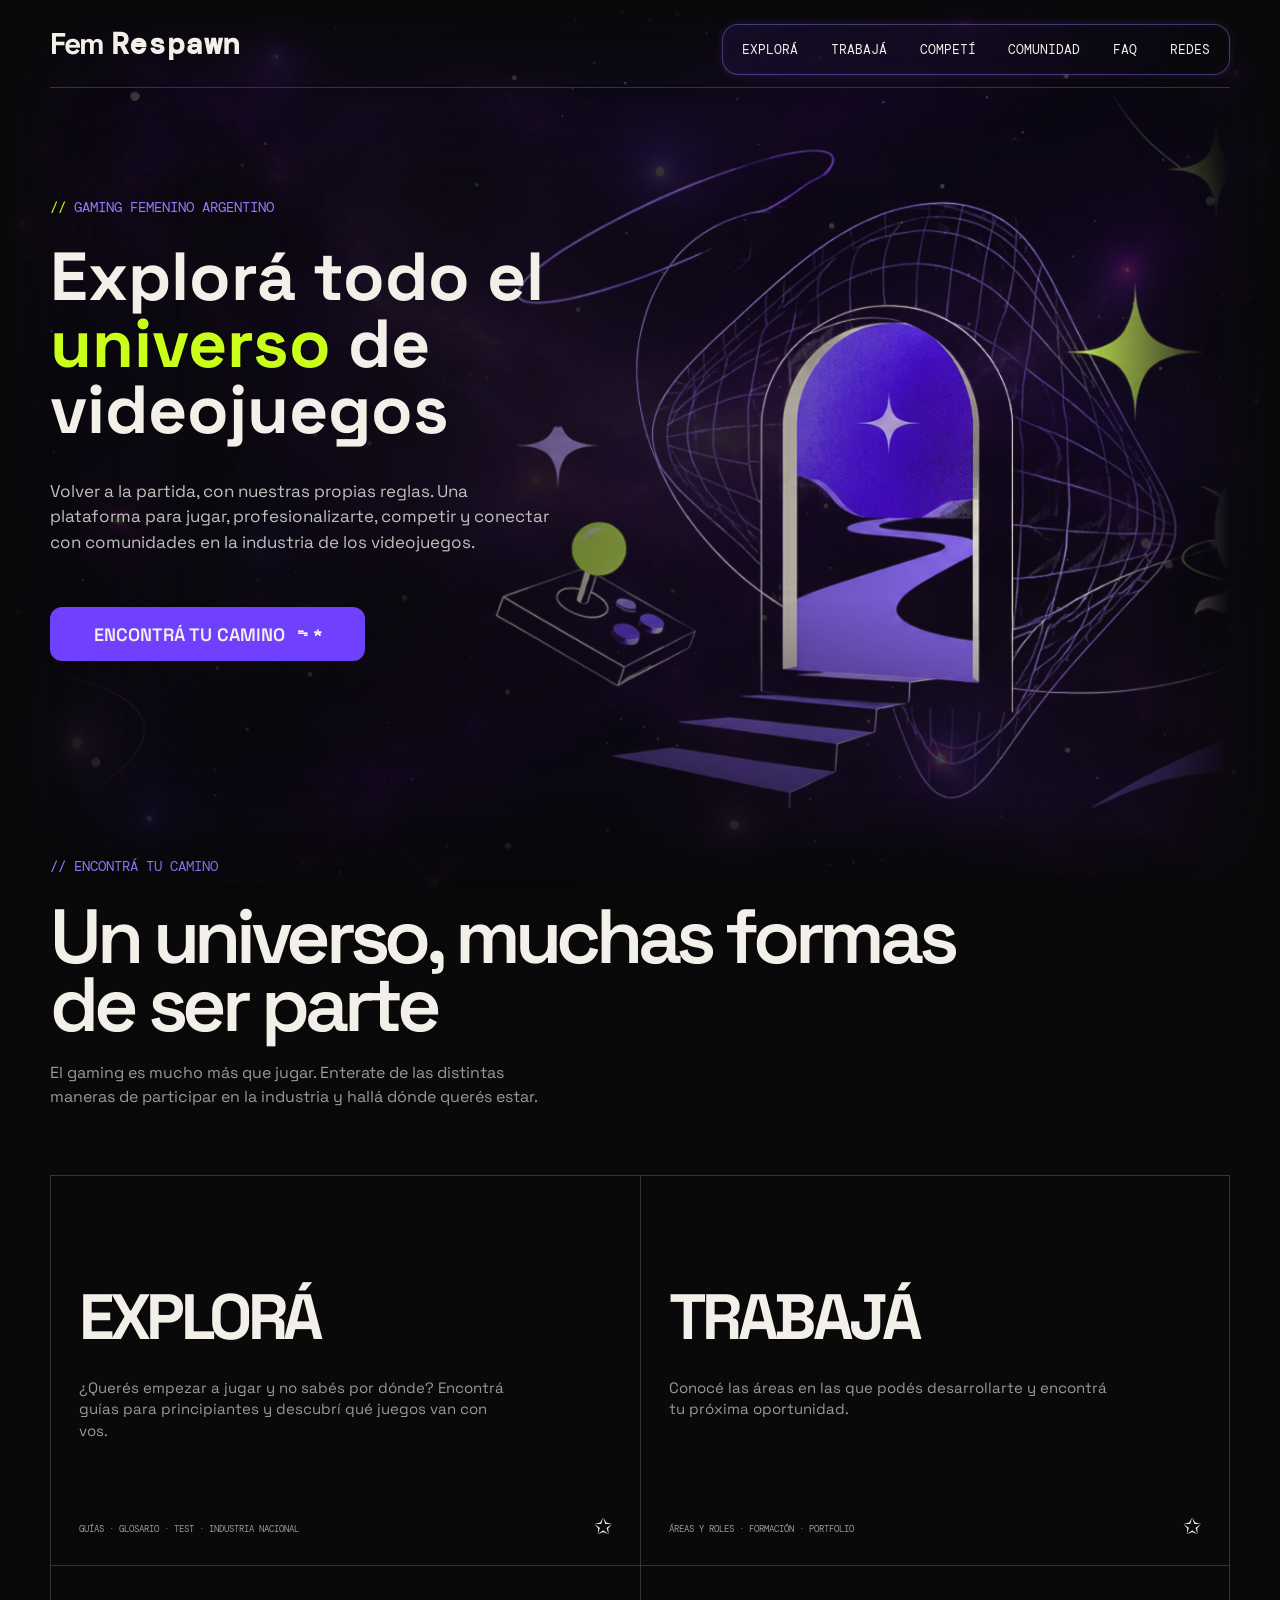
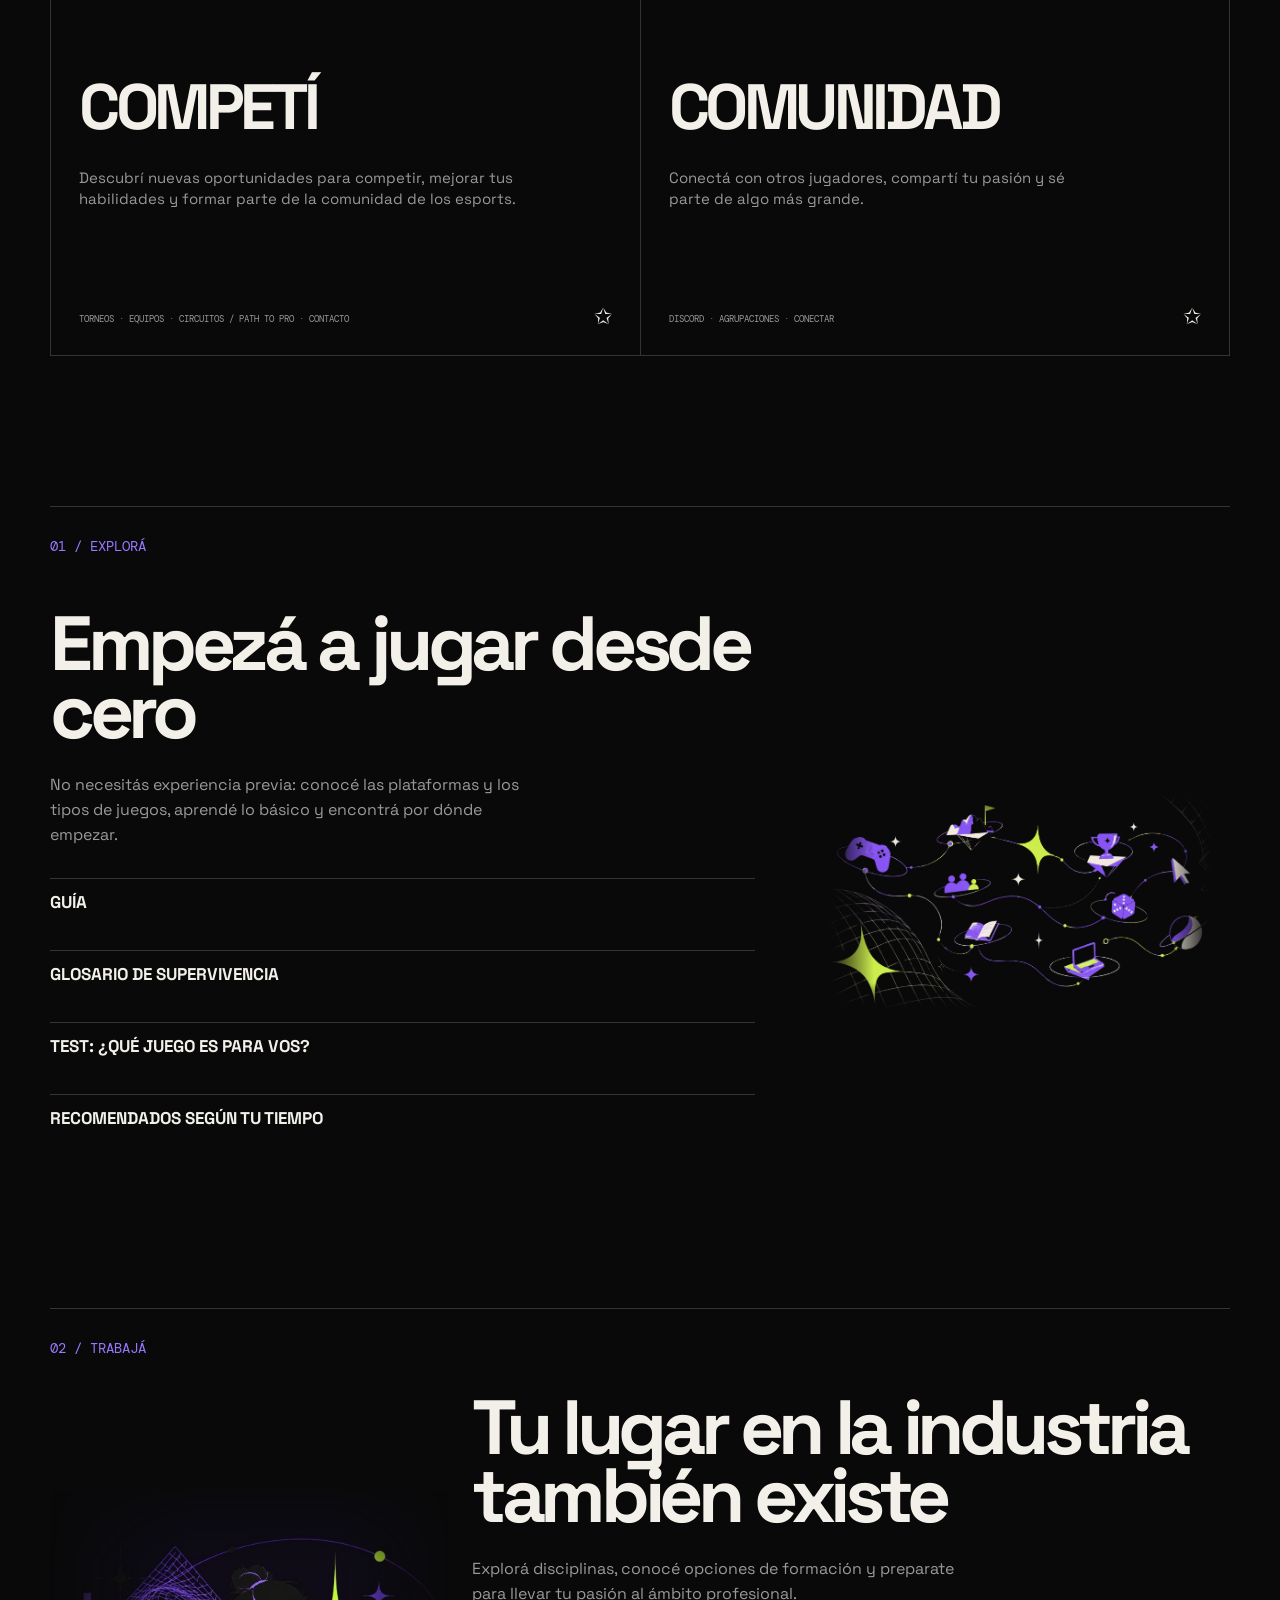
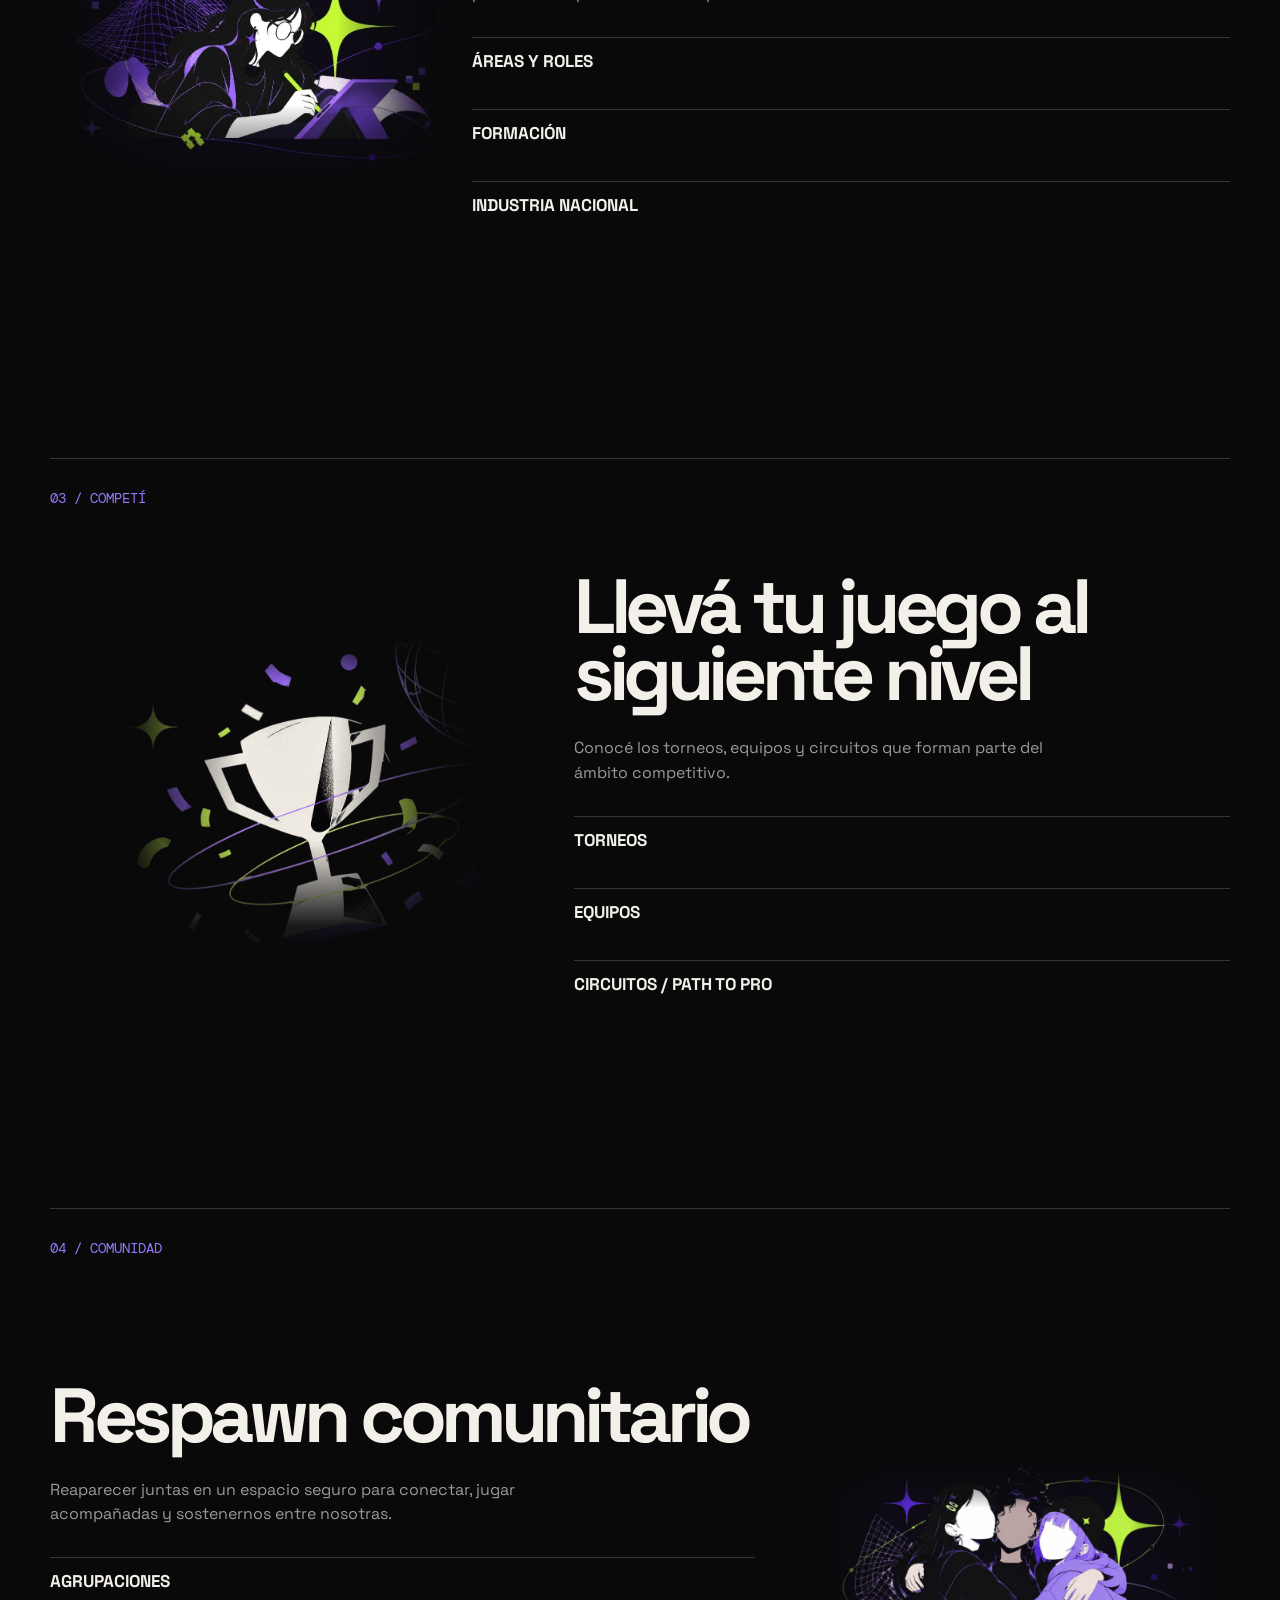
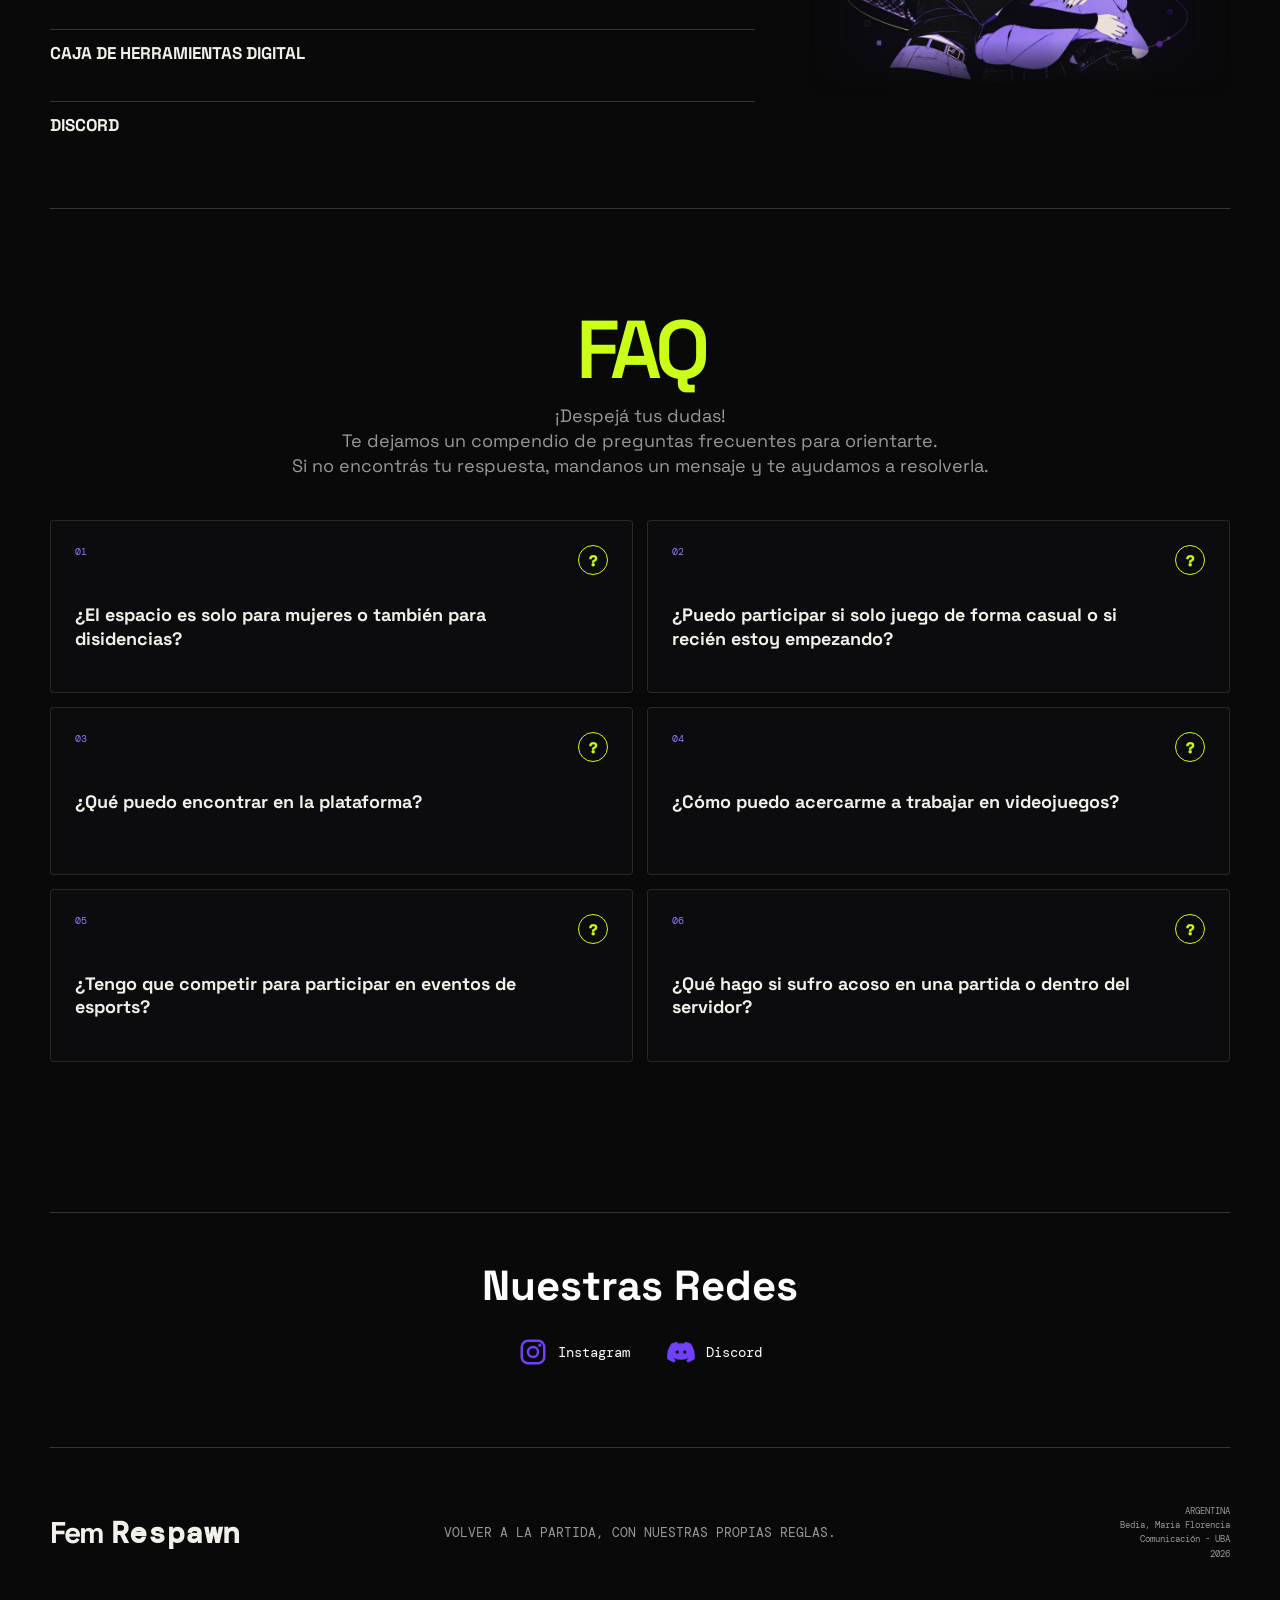
==== index.html @ d5bbef54 "Add files via upload" ====
<link href="https://fonts.googleapis.com/css2?family=Pixelify+Sans:wght@400..700&display=swap" rel="stylesheet">
<!DOCTYPE html>
<html lang="es">
<head>
    <meta charset="UTF-8">
    <meta name="viewport" content="width=device-width, initial-scale=1.0">

    <title>Fem Respawn</title>

    <!-- Tipografías -->
    <link rel="preconnect" href="https://fonts.googleapis.com">
    <link rel="preconnect" href="https://fonts.gstatic.com" crossorigin>

    <link href="https://fonts.googleapis.com/css2?family=DM+Mono:wght@400;500&family=Space+Grotesk:wght@400;500;600;700&display=swap" rel="stylesheet">
    <link href="https://fonts.googleapis.com/css2?family=Pixelify+Sans:wght@400..700&display=swap" rel="stylesheet">

    <!-- CSS -->
    <link rel="stylesheet" href="styles.css">
</head>

<body class="home-page">

    <!-- ================= HEADER ================= -->

    <header class="header">

        <a href="#" class="logo">
            <span class="logo-main">Fem</span>
            <span class="logo-sub">Respawn</span>
        </a>

        <nav class="navigation">
            <a href="#explora">EXPLORÁ</a>
            <a href="#trabaja">TRABAJÁ</a>
            <a href="#competi">COMPETÍ</a>
            <a href="#comunidad">COMUNIDAD</a>
            <a href="#faq">FAQ</a>
            <a href="#redes">REDES</a>
        </nav>

    </header>


    <main>

        <!-- ================= HERO ================= -->

        <section class="hero">

            <div class="hero-content">

                <div class="eyebrow">
                    <span>//</span> GAMING FEMENINO ARGENTINO
                </div>

                <h1>
                    Explorá todo el
                    <span class="guide-highlight">universo</span> 
                    de videojuegos
                </h1>

                <p class="hero-description">
                    Volver a la partida, con nuestras propias reglas. Una plataforma para jugar, profesionalizarte, competir y conectar con comunidades
                    en la industria de los videojuegos.
                </p>

                <a href="#categorias" class="main-button">
                    ENCONTRÁ TU CAMINO
                    <span>ᯓ★</span>
                </a>

            </div>


            <!-- GRÁFICA -->

            <div class="hero-visual">
            </div>

        </section>


        <!-- ================= INTRO ================= -->

        <section class="intro" id="encontra-tu-camino">

            <div class="section-label">
                // ENCONTRÁ TU CAMINO
            </div>

            <div class="intro-content">

                <h2>
                    Un universo, muchas formas
                    <br>
                    de ser parte
                </h2>

                <p>
                    El gaming es mucho más que jugar.
                    Enterate de las distintas maneras de participar
                    en la industria y hallá dónde querés estar.
                </p>

            </div>

        </section>


        <!-- ================= CATEGORÍAS ================= -->

        <section class="categories" id="categorias">


            <!-- EXPLORÁ -->

            <a href="#explora" class="category purple">

                <h3>
                    EXPLORÁ
                </h3>

                <p>
                    ¿Querés empezar a jugar y no sabés por dónde? Encontrá guías para principiantes y descubrí qué juegos van con vos.
                </p>

                <div class="category-tags">
                    GUÍAS · GLOSARIO · TEST · INDUSTRIA NACIONAL
                </div>

                <span class="category-arrow">
                    <b class="star-off">✩</b><b class="star-on">✭</b>
                </span>

            </a>


            <!-- TRABAJÁ -->

            <a href="#trabaja" class="category green">

                <h3>
                    TRABAJÁ
                </h3>

                <p>
                    Conocé las áreas en las que podés desarrollarte y 
                    encontrá tu próxima oportunidad.
                </p>

                <div class="category-tags">
                    ÁREAS Y ROLES · FORMACIÓN · PORTFOLIO
                </div>

                <span class="category-arrow">
                    <b class="star-off">✩</b><b class="star-on">✭</b>
                </span>

            </a>

            <!-- COMPETÍ -->

            <a href="#competi" class="category purple">

                <h3>
                    COMPETÍ
                </h3>

                <p>
                    Descubrí nuevas oportunidades para competir, mejorar tus habilidades y formar parte de la comunidad de los esports.
                </p>

                <div class="category-tags">
                    TORNEOS · EQUIPOS · CIRCUITOS / PATH TO PRO · CONTACTO
                </div>

                <span class="category-arrow">
                    <b class="star-off">✩</b><b class="star-on">✭</b>
                </span>

            </a>


            <!-- COMUNIDAD -->

            <a href="#comunidad" class="category green">

                <h3>
                    COMUNIDAD
                </h3>

                <p>
                    Conectá con otros jugadores, compartí tu pasión y sé parte de algo más grande.
                </p>

                <div class="category-tags">
                    DISCORD ·  AGRUPACIONES · CONECTAR 
                </div>

                <span class="category-arrow">
                    <b class="star-off">✩</b><b class="star-on">✭</b>
                </span>

            </a>


        </section>


        <!-- ================= EXPLORÁ ================= -->

        <section class="content-section" id="explora">

            <div class="content-number">
                01 / EXPLORÁ
            </div>

            <div class="content-text">

                <h2>
                    Empezá a jugar desde cero
                </h2>

                <p>
                   No necesitás experiencia previa: conocé las plataformas y los tipos de juegos, aprendé lo básico y encontrá por dónde empezar.
                </p>

                <div class="explore-options">

                    <a class="explore-option" href="guia.html">
                        <h3>GUÍA</h3>
                        <p>Perderle el miedo al control: guías básicas sobre plataformas (PC, consola, mobile), tipos de videojuegos y formas de jugar.</p>
                    </a>

                    <a class="explore-option" href="glosario.html">
                        <h3>GLOSARIO DE SUPERVIVENCIA</h3>
                        <p>Las palabras que vas a escuchar por todos lados.</p>
                    </a>

                    <a class="explore-option" id="test-juego" href="test.html">
                        <h3>TEST: ¿QUÉ JUEGO ES PARA VOS?</h3>
                        <p>Animate a hacer el test y descubrí qué juego es para vos.</p>
                    </a>

                    <a class="explore-option" href="recomendados.html">
                        <h3>RECOMENDADOS SEGÚN TU TIEMPO</h3>
                        <p>Encontrá una partida que se adapte al rato que tenés.</p>
                    </a>

                </div>

            </div>

            <div class="content-visual purple-visual">

                <img class="explore-map" src="Mapa futurista de conexiones neón-Photoroom.png" alt="Mapa futurista de conexiones del ecosistema gamer">

            </div>

        </section>


        <!-- ================= TRABAJÁ ================= -->

        <section class="content-section reverse trabaja-pattern" id="trabaja">

            <div class="content-number">
                02 / TRABAJÁ
            </div>

            <div class="content-text">

                <h2>
                    Tu lugar en la industria
                    <br>
                    también existe
                </h2>

                <p>
                   Explorá disciplinas, conocé opciones de formación 
                   y preparate para llevar tu pasión al ámbito profesional.
                </p>

                <div class="explore-options">

                    <a class="explore-option" href="areas.html">
                        <h3>ÁREAS Y ROLES</h3>
                        <p>Un recorrido por los distintos roles y disciplinas para que descubras dónde encaja tu talento.</p>
                    </a>

                    <a class="explore-option" href="formacion.html">
                        <h3>FORMACIÓN</h3>
                        <p>¿Dónde me formo y qué puedo hacer? Universidades, cursos y talleres para seguir aprendiendo.</p>
                    </a>

                    <a class="explore-option" href="industria.html">
                        <h3>INDUSTRIA NACIONAL</h3>
                        <p>Estudios y producciones argentinas para conocer y apoyar.</p>
                    </a>

                </div>

            </div>

            <div class="content-visual trabaja-visual">

                <img class="trabajadora-image" src="a ver foto mujer.jpg" alt="Ilustradora digital trabajando con una tablet, rodeada de órbitas y estrellas.">

            </div>

        </section>

        <!-- ================= COMPETÍ ================= -->

        <section class="content-section compiti-pattern" id="competi">

            <div class="content-number">
                03 / COMPETÍ
            </div>

            <div class="content-visual trophy-visual compiti-visual">

                <img class="trophy-image" src="trofeo cosmicoo-Photoroom.png" alt="Trofeo plateado centrado, rodeado de órbitas y confeti violeta y verde.">

            </div>

            <div class="content-text">

                <h2>
                    Llevá tu juego al siguiente nivel
                </h2>

                <p>
                   Conocé los torneos, equipos y 
                   circuitos que forman parte del ámbito competitivo.
                </p>

                <div class="competi-tags">

                    <a class="competi-item" href="torneos.html">
                        <h3>TORNEOS</h3>
                        <p>Calendario, tipos de torneos, reglas y protocolos de convivencia.</p>
                    </a>

                    <a class="competi-item" href="equipos.html">
                        <h3>EQUIPOS</h3>
                        <p>Armado de rosters, búsqueda de equipos o de personas para jugar, y fichas de equipos.</p>
                    </a>

                    <a class="competi-item" href="circuitos.html">
                        <h3>CIRCUITOS / PATH TO PRO</h3>
                        <p>Cómo funcionan las ligas y clasificatorios regionales. Consejos para dar el salto sin abrumarse.</p>
                    </a>

                </div>

            </div>

        </section>

             <!-- ================= COMUNIDAD ================= -->

        <section class="content-section comunidad-pattern" id="comunidad">

            <div class="content-number">
                04 / COMUNIDAD
            </div>

            <div class="content-text">

                <h2>
                    Respawn comunitario
                </h2>

                <p>
                    Reaparecer juntas en un espacio seguro para conectar, jugar acompañadas y sostenernos entre nosotras.
                </p>

                <div class="explore-options">

                    <a class="explore-option" href="agrupaciones.html">
                        <h3>AGRUPACIONES</h3>
                        <p>Conocé colectivos y grupos de mujeres y disidencias que impulsan el gaming.</p>
                    </a>

                    <a class="explore-option" href="herramientas.html">
                        <h3>CAJA DE HERRAMIENTAS DIGITAL</h3>
                        <p>Recursos y herramientas prácticas sobre privacidad, configuración de chats de voz, silenciamiento de canales y protocolos para jugar de manera segura y responsable.</p>
                    </a>

                    <a class="explore-option" tabindex="0">
                        <h3>DISCORD</h3>
                        <p>Hacete parte de nuestro Discord!</p>
                    </a>

                </div>

            </div>

            <div class="content-visual comunidad-visual">

                <img class="comunidad-image" src="abrazo.jpg" alt="Tres amigas abrazadas, compartiendo un momento de amistad y comunidad.">

            </div>

        </section>


        <!-- ================= FAQ / PREGUNTAS FRECUENTES ================= -->

        <section class="resources faq-section" id="faq">

            <div class="faq-header">

                <h2>FAQ</h2>
                <p>¡Despejá tus dudas!</p>
                <p>Te dejamos un compendio de preguntas frecuentes para orientarte. 
                <br>
                Si no encontrás tu respuesta, mandanos un mensaje y te ayudamos a resolverla.</p>

            </div>


            <div class="resource-list">

                <details class="faq-question">
                    <summary>
                        <span>01</span>
                        <strong>¿El espacio es solo para mujeres o también para disidencias?</strong>
                        <b aria-hidden="true">?</b>
                    </summary>
                    <p>Fem Respawn es un espacio abierto a mujeres y disidencias. La plataforma fue concebida para construir una red colectiva y un entorno seguro donde todas las identidades históricamente invisibilizadas o discriminadas dentro de la cultura gamer puedan jugar, crear, competir, trabajar y habitar los espacios en confianza y comunidad.</p>
                </details>

                <details class="faq-question">
                    <summary>
                        <span>02</span>
                        <strong>¿Puedo participar si solo juego de forma casual o si recién estoy empezando?</strong>
                        <b aria-hidden="true">?</b>
                    </summary>
                    <p>Ya sea que juegues de forma casual, quieras aprender a desarrollar, te interese la industria desde el arte, la comunicación o la gestión, o simplemente busques un espacio seguro para conectar con otras pibas y disidencias, la plataforma está pensada para acompañarte en cualquier etapa.</p>
                </details>

                <details class="faq-question">
                    <summary>
                        <span>03</span>
                        <strong>¿Qué puedo encontrar en la plataforma?</strong>
                        <b aria-hidden="true">?</b>
                    </summary>
                    <p>Fem Respawn es una plataforma integral organizada en cuatro pilares esenciales: Explorá (recursos para conocer la industria argentina, glosarios y primeros pasos), Trabajá (guías de áreas laborales, consejos para armar tu portfolio, tarifarios de referencia y bolsa de empleo inclusiva), Comunidad (nuestro punto de respawn seguro con servidor de Discord, directorio de agrupaciones y salas para jugar en red sin acoso) y Competí (información sobre la escena de esports, torneos e iniciativas del sector).</p>
                </details>

                <details class="faq-question">
                    <summary>
                        <span>04</span>
                        <strong>¿Cómo puedo acercarme a trabajar en videojuegos?</strong>
                        <b aria-hidden="true">?</b>
                    </summary>
                    <p>No hace falta saber programar ni tener años de experiencia previa para dar el primer paso. Podés ingresar desde disciplinas creativas, narrativas, técnicas o de gestión (como arte, guion, producción, QA testing o sonido); explorar las opciones de estudio y los roles de nuestra sección Trabajá; participar en eventos de iniciación, como las Game Jams, para crear tu primer prototipo; armar tu carta de presentación con nuestras guías de portfolio; y conectar con la red de mentorías para postularte a búsquedas del sector.</p>
                </details>

                <details class="faq-question">
                    <summary>
                        <span>05</span>
                        <strong>¿Tengo que competir para participar en eventos de esports?</strong>
                        <b aria-hidden="true">?</b>
                    </summary>
                    <p>¡Para nada! Los eventos de esports son mucho más que los torneos en el escenario: podés participar como espectadora y alentar a tus equipos favoritos, sumarte como castera o analista, crear contenido o integrarte a la industria desde roles de producción, comunicación, diseño y gestión de eventos. No hace falta competir para habitar la escena, aprender sobre el sector y disfrutar de la comunidad en un espacio seguro e inclusivo.</p>
                </details>

                <details class="faq-question">
                    <summary>
                        <span>06</span>
                        <strong>¿Qué hago si sufro acoso en una partida o dentro del servidor?</strong>
                        <b aria-hidden="true">?</b>
                    </summary>
                    <p>Si sufrís acoso o discriminación en una partida o dentro del servidor, recordá que no estás sola y no tenés por qué tolerarlo. Muteá y bloqueá a quien te agrede para cortar el contacto directo. Guardá evidencia con capturas de pantalla o clips en los que se vea claramente su nombre de usuario o ID. Denunciá la conducta dentro del juego o en la red social correspondiente. Si ocurrió en el entorno de Fem Respawn, abrí un ticket privado con el equipo de moderación para abordar la situación de forma confidencial, de acuerdo con nuestro protocolo de tolerancia cero. Buscá apoyo en la comunidad y desconectate sin culpa para cuidar tu bienestar digital.</p>
                </details>

            </div>

        </section>

        <section class="social-section" id="redes" aria-labelledby="social-heading">
            <h2 id="social-heading">Nuestras Redes</h2>

            <div class="social-icons">
                <div class="social-icon">
                    <svg viewBox="0 0 24 24" aria-hidden="true" focusable="false">
                        <rect x="3" y="3" width="18" height="18" rx="5" fill="none" stroke="currentColor" stroke-width="2" />
                        <circle cx="12" cy="12" r="4" fill="none" stroke="currentColor" stroke-width="2" />
                        <circle cx="17.5" cy="6.5" r="1.25" fill="currentColor" />
                    </svg>
                    <span>Instagram</span>
                </div>

                <div class="social-icon">
                    <svg viewBox="0 0 24 24" aria-hidden="true" focusable="false">
                        <path d="M19.7 5.2a18.4 18.4 0 0 0-4.6-1.4l-.6 1.3a16 16 0 0 0-5 0l-.6-1.3a18.4 18.4 0 0 0-4.6 1.4C1.4 9.1.6 13.3 1 17.5a18 18 0 0 0 5.6 2.8l1.2-2a12 12 0 0 1-1.9-.9l.5-.4a13.7 13.7 0 0 0 11.2 0l.5.4a12 12 0 0 1-1.9.9l1.2 2a18 18 0 0 0 5.6-2.8c.5-4.9-.8-9.1-3.3-12.3z" fill="currentColor" />
                        <circle cx="9" cy="12" r="1.3" fill="var(--black)" />
                        <circle cx="15" cy="12" r="1.3" fill="var(--black)" />
                    </svg>
                    <span>Discord</span>
                </div>
            </div>
        </section>

    </main>


    <!-- ================= FOOTER ================= -->

    <footer>

        <div class="logo">
            <span class="logo-main">Fem</span>
            <span class="logo-sub">Respawn</span>
        </div>

        <p>
            VOLVER A LA PARTIDA, CON NUESTRAS PROPIAS REGLAS.
        </p>

        <div class="footer-data">
            ARGENTINA
            <br>
            Bedia, Maria Florencia
            <br>
            Comunicación - UBA
            <br>
            2026
        </div>

    </footer>

    <script>
        const navigationTabs = document.querySelectorAll('.header .navigation a');
        navigationTabs.forEach((tab) => {
            tab.addEventListener('click', () => {
                navigationTabs.forEach((option) => {
                    option.classList.toggle('is-active', option === tab);
                });
            });
        });
    </script>
    <script src="sparkles.js"></script>
</body>
</html>
---- styles.css ----
/* ==================================================
    GREMIO FEM RESPAWN — ESTILOS
   ================================================== */


/* ---------- VARIABLES ---------- */

:root {

    --black: #09090a;

    --off-white: #f2f0e9;

    --gray: #9a9996;

    --dark-gray: #343438;

    --purple: #7040ff;

    --purple-light: #9878ff;

    --green: #caff19;

    --pink: #FF3CAC;

}


/* ---------- RESET ---------- */

* {
    box-sizing: border-box;
}

html {
    scroll-behavior: smooth;
}

body {
    margin: 0;
    background:
        radial-gradient(ellipse at 50% 20%, rgba(112, 64, 255, 0.07), transparent 55%),
        var(--black);
    background-attachment: fixed;
    color: var(--off-white);
    font-family: "Space Grotesk", sans-serif;
    -webkit-font-smoothing: antialiased;
}

body.home-page {
    position: relative;
    isolation: isolate;
    background: var(--black);
}

body.home-page::before {
    content: "";
    position: fixed;
    z-index: -1;
    inset: 0;
    background-image:
        linear-gradient(180deg, rgba(9, 9, 10, .62), rgba(9, 9, 10, .76)),
        url("nebulosa.png");
    background-position: center;
    background-size: cover;
    background-repeat: no-repeat;
    opacity: .72;
    -webkit-mask-image:
        linear-gradient(90deg, transparent 0%, #000 12%, #000 88%, transparent 100%),
        linear-gradient(180deg, transparent 0%, #000 12%, #000 88%, transparent 100%);
    -webkit-mask-composite: source-in;
    mask-image:
        linear-gradient(90deg, transparent 0%, #000 12%, #000 88%, transparent 100%),
        linear-gradient(180deg, transparent 0%, #000 12%, #000 88%, transparent 100%);
    mask-composite: intersect;
    pointer-events: none;
}

body.guide-page {
    background: var(--black);
    transition: opacity .32s ease, transform .32s ease;
}

body.guide-page.guide-start-page,
body.guide-page.glossary-page,
body.guide-page.quiz-page,
body.guide-page.industry-page,
body.guide-page.tournament-page,
body.guide-page.teams-page,
body.guide-page.circuitos-page {
    position: relative;
    isolation: isolate;
    background: var(--black);
}

body.guide-page.guide-start-page::before,
body.guide-page.glossary-page::before,
body.guide-page.quiz-page::before,
body.guide-page.industry-page::before,
body.guide-page.tournament-page::before,
body.guide-page.teams-page::before,
body.guide-page.circuitos-page::before {
    content: "";
    position: fixed;
    z-index: -1;
    inset: 0;
    background-image:
        linear-gradient(180deg, rgba(9, 9, 10, .62), rgba(9, 9, 10, .76)),
        url("cosmos.jpg");
    background-position: center;
    background-size: cover;
    background-repeat: no-repeat;
    opacity: .74;
    -webkit-mask-image:
        linear-gradient(90deg, transparent 0%, #000 12%, #000 88%, transparent 100%),
        linear-gradient(180deg, transparent 0%, #000 12%, #000 88%, transparent 100%);
    -webkit-mask-composite: source-in;
    mask-image:
        linear-gradient(90deg, transparent 0%, #000 12%, #000 88%, transparent 100%),
        linear-gradient(180deg, transparent 0%, #000 12%, #000 88%, transparent 100%);
    mask-composite: intersect;
    pointer-events: none;
}

.guide-start-page .guide-cover-background {
    display: none;
}

body.guide-page.is-leaving {
    opacity: 0;
    transform: translateY(-4px);
}

body.quiz-page {
    animation: quiz-page-enter .32s ease-out both;
}

@keyframes quiz-page-enter {
    from { opacity: 0; transform: translateY(4px); }
    to { opacity: 1; transform: translateY(0); }
}

@media (prefers-reduced-motion: reduce) {
    body.guide-page { transition: none; }
    body.quiz-page { animation: none; }
}

body.glossary-page {
    background: var(--black);
}

body.industry-page {
    background: var(--black);
}

.glossary-page .guide-sections {
    position: relative;
    isolation: isolate;
}

.glossary-page .guide-sections::before {
    display: none;
}

a {
    color: inherit;
}


/* ---------- HEADER ---------- */

.header {
    width: calc(100% - 100px);
    height: 88px;
    margin: auto;
    display: flex;
    align-items: center;
    justify-content: space-between;
    border-bottom: 1px solid var(--dark-gray);
}

.logo {
    text-decoration: none;
    font-size: 30px;
    font-weight: 700;
    letter-spacing: -.07em;
    line-height: .85;
    display: flex;
    flex-direction: row;
    align-items: baseline;
    gap: 8px;
}

.logo-main { color: var(--off-white); }

.logo-sub {
    margin: 0;
    color: var(--off-white);
    font-family: "DM Mono";
    font-size: 30px;
    letter-spacing: .02em;
}

.navigation { display: flex; gap: 55px; }
.header .navigation {
    position: fixed;
    top: 24px;
    right: 50px;
    z-index: 1000;
    display: flex;
    align-items: center;
    gap: clamp(6px, 1vw, 14px);
    padding: 7px 9px;
    border: 1px solid rgba(152, 120, 255, .42);
    border-radius: 16px;
    background: linear-gradient(135deg, rgba(33, 22, 65, .4), rgba(9, 9, 10, .52));
    backdrop-filter: blur(4px);
    box-shadow: 0 0 10px rgba(152, 120, 255, .14), inset 0 0 8px rgba(152, 120, 255, .06);
}

.navigation a {
    display: block;
    padding: 9px 10px;
    border-radius: 10px;
    text-decoration: none;
    font-family: "DM Mono";
    font-size: 13px;
    white-space: nowrap;
    transition: color .2s, background-color .2s, box-shadow .2s;
}

.navigation a:hover,
.navigation a:focus,
.navigation a:focus-visible,
.navigation a:active,
.navigation a.is-active {
    color: var(--green);
    font-weight: 700;
    background: rgba(152, 120, 255, .1);
    box-shadow: inset 0 0 6px rgba(152, 120, 255, .1);
    outline: none;
}

/* ---------- HERO ---------- */
.hero {
    width: calc(100% - 100px);
    max-width: 1440px;
    min-height: 650px;
    margin: auto;
    display: grid;
    grid-template-columns: 1fr 1fr;
    border-bottom: 1px solid var(--dark-gray);
    position: relative;
    isolation: isolate;
}

.home-page .hero { border-bottom-color: transparent; }

.hero::before {
    content: "";
    position: absolute;
    inset: 0 0 -160px;
    z-index: -1;
    background-image:
        linear-gradient(90deg, rgba(9, 9, 10, .76) 0%, rgba(9, 9, 10, .52) 38%, rgba(9, 9, 10, .08) 78%),
        url("cute banner-Photoroom.png");
    background-position: center;
    background-size: cover;
    background-repeat: no-repeat;
    -webkit-mask-image:
        linear-gradient(90deg, transparent 0%, #000 12%, #000 88%, transparent 100%),
        linear-gradient(180deg, transparent 0%, #000 12%, #000 62%, transparent 100%);
    -webkit-mask-composite: source-in;
    mask-image:
        linear-gradient(90deg, transparent 0%, #000 12%, #000 88%, transparent 100%),
        linear-gradient(180deg, transparent 0%, #000 12%, #000 62%, transparent 100%);
    mask-composite: intersect;
}

.hero-content { padding: 110px 0 90px; }

.eyebrow {
    font-family: "DM Mono";
    font-size: 14px;
    color: var(--purple-light);
}

.eyebrow span { color: var(--green); }

.hero h1 {
    margin: 28px 0 35px;
    font-size: 68px;
    line-height: .98;
}


.hero-description {

    max-width: 510px;

    color: #c1c0bc;

    font-size: 17px;

    line-height: 1.5;

}


.main-button {

    display: inline-flex;

    align-items: center;

    gap: 35px;

    margin-top: 35px;

    padding: 17px 20px;

    background: var(--purple);

    color: var(--off-white);

    text-decoration: none;

    font-family: "Space Grotesk", sans-serif;

    font-size: 14px;

    font-weight: 600;

    transition: .25s;

}


.main-button:hover {

    background: var(--green);

    color: var(--off-white);

}


.main-button span {

    font-size: 18px;

}


.hero .main-button:hover,
.hero .main-button:hover span {

    color: var(--black);

}

.hero .main-button {
    width: min(100%, 315px);
    min-height: 54px;
    padding: 15px 32px;
    justify-content: center;
    gap: 12px;
    border-radius: 12px;
    font-size: 18px;
    font-weight: 600;
    transition: background-color .22s ease, color .22s ease, transform .22s ease, box-shadow .22s ease;
}

.hero .main-button span {
    font-size: 16px;
    line-height: 1;
}

.hero .main-button:hover {
    transform: translateY(-2px);
    box-shadow: 0 6px 18px rgba(202, 255, 25, .15);
}

.hero .main-button:active {
    transform: translateY(0) scale(.98);
}

.hero .main-button:focus-visible {
    outline: 2px solid var(--green);
    outline-offset: 4px;
}


.hero-info {

    position: absolute;

    z-index: 4;

    display: flex;

    flex-direction: column;

    gap: 4px;

    font-family: "DM Mono";

    font-size: 10px;

}


.hero-info small {

    color: var(--pink);

    font-size: 8px;

}


.hero-info strong {

    color: var(--pink);

    font-weight: 400;

}


.level {

    top: 100px;

    right: 50px;

}


.location {

    bottom: 75px;

    left: 45px;

    font-family: "Pixelify Sans", "DM Mono", monospace;

}


/* ---------- INTRO ---------- */

.intro {

    width: calc(100% - 100px);

    max-width: 1440px;

    margin: auto;

    padding: 105px 0 65px;

    display: grid;

    grid-template-columns: 1fr;

    gap: 28px;

}


.section-label {

    font-family: "DM Mono";

    font-size: 14px;

    color: var(--purple-light);

}


.intro h2,
.agenda h2,
.resources h2 {

    margin: 0 0 22px;

    font-size: clamp(48px, 6vw, 82px);

    line-height: .88;

    letter-spacing: -.07em;

    font-weight: 600;

}


.intro p,
.agenda-header p {

    max-width: 520px;

    margin: 0;

    color: var(--gray);

    font-size: 16px;

    line-height: 1.55;

}


/* ---------- CATEGORY CARDS ---------- */

.categories {

    width: calc(100% - 100px);

    max-width: 1440px;

    margin: auto;

    display: grid;

    grid-template-columns: 1fr 1fr;

    border-top: 1px solid var(--dark-gray);

    border-left: 1px solid var(--dark-gray);

}


.category {

    min-height: 390px;

    padding: 28px;

    border-right: 1px solid var(--dark-gray);

    border-bottom: 1px solid var(--dark-gray);

    position: relative;

    display: flex;

    flex-direction: column;

    text-decoration: none;

    overflow: hidden;

    transition: .3s;

}


.category:hover {

    color: var(--off-white);

}


.category.purple:hover {

    background: var(--purple-light);

}


.category.green:hover {

    background: var(--green);

}


.category.green:hover h3,
.category.green:hover p,
.category.green:hover .category-number,
.category.green:hover .category-tags,
.category.green:hover .category-arrow {

    color: var(--black);

}


.category-number {

    font-family: "DM Mono";

    font-size: 11px;

    color: var(--gray);

}


.category h3 {

    margin-top: 85px;

    margin-bottom: 15px;

    font-size: clamp(45px, 5vw, 70px);

    line-height: .9;

    letter-spacing: -.07em;

}


.category p {

    max-width: 440px;

    color: var(--gray);

    font-size: 15px;

    line-height: 1.45;

}


.category:hover p {

    color: #242326;

}


a.category[href="#explora"]:hover p,
a.category[href="#explora"]:hover .category-tags,
a.category[href="#explora"]:focus-visible p,
a.category[href="#explora"]:focus-visible .category-tags {

    color: var(--off-white);

}


a.category[href="#competi"]:hover p,
a.category[href="#competi"]:hover .category-tags,
a.category[href="#competi"]:focus-visible p,
a.category[href="#competi"]:focus-visible .category-tags {

    color: var(--off-white);

}


.category-tags {

    margin-top: auto;

    max-width: 500px;

    color: var(--gray);

    font-family: "DM Mono";

    font-size: 9px;

    line-height: 1.7;

}


.category-arrow {

    position: absolute;

    right: 28px;

    bottom: 25px;

    font-size: 22px;

}


/* ---------- CONTENT SECTIONS ---------- */

.content-section {

    width: calc(100% - 100px);

    max-width: 1440px;

    min-height: 600px;

    margin: 150px auto 0;

    padding-top: 30px;

    border-top: 1px solid var(--dark-gray);

    display: grid;

    grid-template-columns: .55fr 1fr 1fr;

    gap: 55px;

    align-items: center;

}


.content-section.reverse .content-visual {

    order: 1;

}


.content-section.reverse .content-text {

    order: 2;

}


.compiti-pattern {

    grid-template-columns: .75fr 1fr;
    gap: 32px;
    align-items: start;

}


.compiti-pattern .content-number {

    grid-column: 1;
    grid-row: 1;
    font-size: 14px;

}


.compiti-pattern .content-visual {

    grid-column: 1;
    grid-row: 2;
    align-self: center;
    margin-top: -4px;
    width: 100%;
    max-width: 620px;
    height: 400px;

}


.compiti-pattern .content-text {

    grid-column: 2;
    grid-row: 2;
    align-self: start;
    margin-top: 0;
    margin-left: 0;

}


.trabaja-pattern {

    grid-template-columns: .55fr 1fr;
    gap: 55px;
    align-items: start;

}


.trabaja-pattern .content-number {

    grid-column: 1;
    grid-row: 1;

}


.trabaja-pattern .content-visual {

    grid-column: 1;
    grid-row: 2;
    margin-top: 0;
    width: 100%;
    max-width: 520px;
    height: 320px;

}


.trabaja-pattern .content-text {

    grid-column: 2;
    grid-row: 2;
    align-self: start;
    margin-top: -80px;
    margin-left: -32px;

}


.comunidad-pattern .content-number {

    grid-column: 1 / -1;
    font-size: 14px;

}


.comunidad-pattern .content-text {

    grid-column: 1 / 3;

}


.comunidad-pattern .content-visual {

    grid-column: 3;
    grid-row: 2;

}


.content-number {

    align-self: start;

    font-family: "DM Mono";

    font-size: 14px;

    color: var(--purple-light);

}


.content-text h2 {

    margin: 0 0 28px;

    font-size: clamp(48px, 6vw, 82px);

    line-height: .88;

    letter-spacing: -.07em;

}


.trabaja-pattern .content-text h2 {

    text-align: left;

}


.content-text p {

    max-width: 500px;

    color: var(--gray);

    font-size: 16px;

    line-height: 1.55;

}


.tags {

    display: flex;

    flex-wrap: wrap;

    gap: 7px;

    margin-top: 30px;

}


.tags span {

    padding: 8px 9px;

    border: 1px solid var(--dark-gray);

    font-family: "DM Mono";

    font-size: 9px;

}


.competi-tags {

    display: grid;
    gap: 8px;
    margin-top: 30px;

}


.competi-item {

    display: block;
    min-height: 64px;
    padding: 14px 0;
    border-top: 1px solid var(--dark-gray);
    color: inherit;
    text-decoration: none;
    cursor: pointer;
    transition: .25s;

}


.competi-item h3 {

    margin: 0;
    color: var(--off-white);
    font-size: 17px;
    line-height: 1.1;

}


.competi-item p {

    max-height: 0;
    margin: 0;
    overflow: hidden;
    color: var(--gray);
    font-size: 13px;
    line-height: 1.35;
    opacity: 0;
    transition: .25s;

}


.competi-item:hover,
.competi-item:focus-visible {

    padding-right: 14px;
    padding-left: 14px;
    background: var(--green);
    color: var(--black);
    outline: none;

}


.competi-item:hover h3,
.competi-item:focus-visible h3,
.competi-item:hover p,
.competi-item:focus-visible p {

    color: var(--black);

}


.competi-item:hover p,
.competi-item:focus-visible p {

    max-height: 90px;
    margin-top: 10px;
    opacity: 1;

}

.content-visual {

    height: 440px;

    position: relative;

    overflow: hidden;

    padding: 22px;

}


.content-visual > span {

    position: relative;

    z-index: 2;

    font-family: "DM Mono";

    font-size: 10px;

    color: var(--off-white);

}


.purple-visual {

    background: linear-gradient(
        135deg,
        #130c27,
        var(--purple)
    );

}


.green-visual {

    background: linear-gradient(
        135deg,
        #0d1003,
        var(--green)
    );

    color: #0b0b0c;

}


.trabaja-visual {

    display: grid;
    place-items: center;
    padding: 0;
    background: transparent;

}


.trabajadora-image {

    width: 100%;
    height: 100%;
    min-width: 0;
    min-height: 0;
    object-fit: contain;
    object-position: center;
    -webkit-mask-image:
        linear-gradient(90deg, transparent 0%, #000 36%, #000 72%, transparent 100%),
        linear-gradient(0deg, transparent 0%, #000 28%, #000 72%, transparent 100%);
    -webkit-mask-composite: source-in;
    mask-image:
        linear-gradient(90deg, transparent 0%, #000 36%, #000 72%, transparent 100%),
        linear-gradient(0deg, transparent 0%, #000 28%, #000 72%, transparent 100%);
    mask-composite: intersect;

}


.comunidad-image {

    position: absolute;
    top: 50%;
    left: 50%;
    width: 100%;
    height: auto;
    max-height: 100%;
    transform: translate(-50%, -50%);
    object-fit: contain;
    object-position: center;
    -webkit-mask-image:
        linear-gradient(90deg, transparent 0%, #000 24%, #000 76%, transparent 100%),
        linear-gradient(0deg, transparent 0%, #000 22%, #000 78%, transparent 100%);
    -webkit-mask-composite: source-in;
    mask-image:
        linear-gradient(90deg, transparent 0%, #000 24%, #000 76%, transparent 100%),
        linear-gradient(0deg, transparent 0%, #000 22%, #000 78%, transparent 100%);
    mask-composite: intersect;

}


.comunidad-visual {

    padding: 0;
    background: transparent;

}


.trophy-visual {

    background:
        radial-gradient(circle at 30% 20%, rgba(120, 95, 175, 0.22), transparent 35%),
        radial-gradient(circle at 70% 80%, rgba(146, 255, 181, 0.08), transparent 30%),
        #09090a;
    border: none;
    box-shadow: inset 0 0 0 1px rgba(255, 255, 255, 0.02);
    color: var(--green);

}


.compiti-visual {

    background: transparent;
    box-shadow: none;

}

.visual-shape {

    position: absolute;

    width: 230px;

    height: 230px;

    left: 50%;

    top: 50%;

    transform: translate(-50%, -50%) rotate(13deg);

    border: 35px solid currentColor;

    box-shadow:
        0 0 0 35px rgba(255,255,255,.08),
        0 0 0 70px rgba(255,255,255,.04);

}


.circle-shape {

    position: absolute;

    width: 230px;

    height: 230px;

    left: 50%;

    top: 50%;

    transform: translate(-50%, -50%);

    border: 35px solid currentColor;

    border-radius: 50%;

}


.cross-shape {

    position: absolute;

    width: 230px;

    height: 230px;

    left: 50%;

    top: 50%;

    transform: translate(-50%, -50%);

    border: 25px solid currentColor;

}


.trophy-image {

    position: absolute;

    left: 50%;

    top: 50%;

    transform: translate(-45%, -50%);

    width: 88%;

    max-width: none;

    z-index: 2;

    object-fit: contain;

    height: auto;

    -webkit-mask-image:
        linear-gradient(90deg, transparent 0%, rgba(0, 0, 0, 0.08) 8%, rgba(0, 0, 0, 0.55) 20%, #000 32%, #000 54%, rgba(0, 0, 0, 0.55) 68%, rgba(0, 0, 0, 0.08) 80%, transparent 90%),
        linear-gradient(180deg, transparent 0%, #000 14%, #000 58%, rgba(0, 0, 0, 0.55) 70%, rgba(0, 0, 0, 0.08) 82%, transparent 90%);

    -webkit-mask-composite: source-in;

    mask-image:
        linear-gradient(90deg, transparent 0%, rgba(0, 0, 0, 0.08) 8%, rgba(0, 0, 0, 0.55) 20%, #000 32%, #000 54%, rgba(0, 0, 0, 0.55) 68%, rgba(0, 0, 0, 0.08) 80%, transparent 90%),
        linear-gradient(180deg, transparent 0%, #000 14%, #000 58%, rgba(0, 0, 0, 0.55) 70%, rgba(0, 0, 0, 0.08) 82%, transparent 90%);

    mask-composite: intersect;
}


/* ---------- AGENDA ---------- */

.agenda {

    width: calc(100% - 100px);

    max-width: 1440px;

    margin: 150px auto 0;

    padding: 75px 0 120px;

    border-top: 1px solid var(--dark-gray);

}


.agenda-header {

    display: grid;

    grid-template-columns: 1fr 1fr;

    gap: 60px;

    margin: 35px 0 65px;

}


.events {

    border-top: 1px solid var(--dark-gray);

}


.event {

    display: grid;

    grid-template-columns: 180px 1fr 40px;

    align-items: center;

    min-height: 130px;

    border-bottom: 1px solid var(--dark-gray);

    transition: .2s;

}


.event:hover {

    padding: 0 15px;

    background: #111114;

}


.event-date {

    display: flex;

    align-items: center;

    gap: 12px;

}


.event-date strong {

    font-size: 42px;

}


.event-date span {

    color: var(--purple);

    font-family: "DM Mono";

    font-size: 9px;

}


.event-information small {

    color: var(--green);

    font-family: "DM Mono";

    font-size: 9px;

}


.event-information h3 {

    margin: 7px 0 5px;

    font-size: 21px;

}


.event-information p {

    margin: 0;

    color: var(--gray);

    font-size: 13px;

}


.event-arrow {

    font-size: 22px;

}


/* ---------- RECURSOS ---------- */

.resources {

    width: calc(100% - 100px);

    max-width: 1440px;

    margin: auto;

    padding: 100px 0 150px;

    border-top: 1px solid var(--dark-gray);

    display: grid;

    grid-template-columns: .8fr 1.2fr;

    gap: 80px;

}


.faq-section {

    grid-template-columns: 1fr;
    gap: 42px;

}


.faq-header {

    text-align: center;

}


.faq-header h2 {

    margin: 0 0 12px;
    color: var(--green);
    font-size: 82px;
    line-height: 1;

}


.faq-header p {

    margin: 0;
    color: var(--gray);
    font-size: 18px;
    line-height: 1.4;

}


.resource-list {

    display: grid;

    grid-template-columns: 1fr 1fr;

    background: var(--dark-gray);

    gap: 1px;

}

.faq-section .resource-list {
    grid-template-columns: repeat(2, minmax(0, 1fr));
    align-items: start;
    gap: 14px;
    background: transparent;
}


.resource-list a {

    min-height: 180px;

    padding: 24px;

    position: relative;

    background: var(--black);

    color: var(--off-white);

    text-decoration: none;

}


.faq-question {

    grid-column: auto;
    min-height: 168px;
    padding: 24px;
    position: relative;
    border: 1px solid rgba(154, 153, 150, .2);
    border-radius: 4px;
    background: rgba(16, 16, 20, .54);
    color: var(--off-white);
    transition: background .2s;

}


.faq-question:hover,
.faq-question[open] {

    background: rgba(20, 20, 24, .68);

}


.faq-question summary {

    min-height: 118px;
    padding: 0 52px 18px 0;
    cursor: pointer;
    list-style: none;

}


.faq-question summary::-webkit-details-marker {

    display: none;

}


.faq-question summary:focus-visible {

    outline: 2px solid var(--green);
    outline-offset: 4px;

}


.faq-question p {

    margin: 18px 0 30px;
    color: #b8b4ab;
    font-size: 14px;
    line-height: 1.5;

}


.faq-question summary b {

    top: 24px;
    right: 24px;
    bottom: auto;
    width: 30px;
    height: 30px;
    display: grid;
    place-items: center;
    border: 1px solid var(--green);
    border-radius: 50%;
    color: var(--green);
    font-size: 15px;
    font-weight: 700;
    line-height: 1;
    -webkit-text-stroke: .5px currentColor;

}


.resource-list a:last-child {

    grid-column: 1 / -1;

}


.resource-list a:hover {

    background: var(--purple);

}


.resource-list span {

    color: var(--purple-light);

    font-family: "DM Mono";

    font-size: 10px;

}


.resource-list strong {

    display: block;

    margin-top: 45px;

    font-size: 24px;

}


.faq-section .faq-question summary strong {

    font-size: 18px;
    line-height: 1.3;

}


.social-section {

    width: calc(100% - 100px);
    max-width: 1440px;
    margin: auto;
    padding: 50px 0 80px;
    border-top: 1px solid var(--dark-gray);
    text-align: center;

}


.social-section h2 {

    margin: 0 0 28px;
    color: #ffffff;
    font-size: clamp(28px, 4vw, 42px);
    line-height: 1.1;

}


.social-icons {

    display: flex;
    justify-content: center;
    flex-wrap: wrap;
    gap: 36px;

}


.social-icon {

    display: flex;
    align-items: center;
    gap: 10px;
    color: #7040FF;
    font-family: "DM Mono";
    font-size: 14px;

}


.social-icon span {

    color: #ffffff;

}


.social-icon svg {

    width: 30px;
    height: 30px;
    flex: none;

}


.resource-list em {

    color: var(--gray);

    font-size: 12px;

    font-style: normal;

}


.resource-list b {

    position: absolute;

    right: 24px;

    bottom: 24px;

}


/* ---------- FOOTER ---------- */

footer {

    width: calc(100% - 100px);

    max-width: 1440px;

    min-height: 170px;

    margin: auto;

    border-top: 1px solid var(--dark-gray);

    display: grid;

    grid-template-columns: 1fr 2fr 1fr;

    align-items: center;

}


footer .logo-main,
footer .logo-sub {

    color: var(--off-white);

}


footer p,
.footer-data {

    color: var(--gray);

    font-family: "DM Mono";

    font-size: 9px;

}


footer p {

    font-size: 13px;
    text-align: center;

}


.footer-data {

    text-align: right;

    line-height: 1.6;

}


/* ---------- RESPONSIVE ---------- */

@media (max-width: 850px) {

    #explora .content-number,
    #explora .content-text,
    #explora .content-visual {

        grid-column: auto;

        grid-row: auto;

    }

    .header,
    .hero,
    .intro,
    .categories,
    .content-section,
    .agenda,
    .resources,
    .social-section,
    footer {

        width: calc(100% - 36px);

    }


    .header .navigation {
        top: 8px;
        right: 10px;
        left: 10px;
        justify-content: flex-start;
        gap: clamp(4px, 1.5vw, 8px);
        padding: 6px 7px;
        overflow-x: auto;
        white-space: nowrap;
        border-radius: 14px;
        background: linear-gradient(135deg, rgba(33, 22, 65, .44), rgba(9, 9, 10, .58));
        scrollbar-width: none;
    }

    .header .navigation::-webkit-scrollbar { display: none; }

    .header .navigation a {
        flex: none;
        padding: 9px 8px;
        font-size: 10px;
    }

    .header {
        height: 112px;
        align-items: flex-end;
        padding-bottom: 12px;
    }


    .hero {

        grid-template-columns: 1fr;

        min-height: 760px;

    }

    .hero::before {

        inset: 0 0 -120px;

        background-image:
            linear-gradient(180deg, rgba(9, 9, 10, 0.08), rgba(9, 9, 10, 0.18)),
            url("cute banner-Photoroom.png");

        background-position: center, center bottom;

        background-size: 100% 100%, 100% auto;

        -webkit-mask-image:
            linear-gradient(90deg, transparent 0%, #000 10%, #000 90%, transparent 100%),
            linear-gradient(180deg, transparent 0%, #000 12%, #000 64%, transparent 100%);
        -webkit-mask-composite: source-in;
        mask-image:
            linear-gradient(90deg, transparent 0%, #000 10%, #000 90%, transparent 100%),
            linear-gradient(180deg, transparent 0%, #000 12%, #000 64%, transparent 100%);
        mask-composite: intersect;

    }


    .hero-content {

        padding: 75px 0;

    }


    .intro,
    .resources,
    .agenda-header {

        grid-template-columns: 1fr;

    }


    .categories {

        grid-template-columns: 1fr;

    }


    .content-section {

        grid-template-columns: 1fr;

        gap: 30px;

    }


    .trabaja-pattern .content-number,
    .trabaja-pattern .content-visual,
    .trabaja-pattern .content-text {

        grid-column: 1;
        grid-row: auto;
        margin-top: 0;
        margin-left: 0;

    }


    .comunidad-pattern .content-number,
    .comunidad-pattern .content-text,
    .comunidad-pattern .content-visual {

        grid-column: auto;
        grid-row: auto;

    }


    .content-section.reverse .content-visual,
    .content-section.reverse .content-text {

        order: initial;

    }


    .content-visual {

        height: 350px;

    }


    .event {

        grid-template-columns: 100px 1fr 25px;

    }


    footer {

        grid-template-columns: 1fr;

        gap: 20px;

        padding: 40px 0;

    }


    .footer-data {

        text-align: left;

    }

}


@media (max-width: 500px) {

    .explore-options {

        grid-template-columns: 1fr;

    }


    .explore-option:last-child {

        grid-column: auto;

    }


    .explore-option p {

        max-height: none;

        margin-top: 10px;

        opacity: 1;

    }

    .hero h1 {

        font-size: 46px;

    }


    .hero-description {

        font-size: 15px;

    }


    .category {

        min-height: 350px;

    }


    .category h3 {

        font-size: 50px;

    }


    .event {

        grid-template-columns: 1fr 25px;

        padding: 20px 0;

    }


    .event-date {

        grid-column: 1 / -1;

        margin-bottom: 8px;

    }


    .resource-list {

        grid-template-columns: 1fr;

    }

    .faq-section .resource-list {
        grid-template-columns: 1fr;
    }


    .resource-list a:last-child {

        grid-column: auto;

    }

}


.explore-options {

    display: grid;

    grid-template-columns: 1fr;

    gap: 8px;

    margin-top: 30px;

}


#explora .content-number {

    grid-column: 1 / -1;

    font-size: 14px;

}


#explora .content-text {

    grid-column: 1 / 3;

}


#explora .content-visual {

    grid-column: 3;

    grid-row: 2;

}


.explore-option {

    display: block;
    min-height: 64px;

    padding: 14px 0;

    border-top: 1px solid var(--dark-gray);

    color: inherit;
    text-decoration: none;
    cursor: pointer;

    transition: .25s;

}


.explore-option h3 {

    margin: 0;

    color: var(--off-white);

    font-size: 17px;

    line-height: 1.1;

}


.explore-option p {

    max-height: 0;

    margin: 0;

    overflow: hidden;

    color: var(--gray);

    font-size: 13px;

    line-height: 1.35;

    opacity: 0;

    transition: .25s;

}


.explore-option:hover,
.explore-option:focus-visible {

    background: var(--green);

    color: var(--black);

    padding-left: 14px;

    padding-right: 14px;

    outline: none;

}


.explore-option:hover h3,
.explore-option:focus-visible h3 {

    color: var(--black);

}


.explore-option:hover p,
.explore-option:focus-visible p {

    max-height: 90px;

    margin-top: 10px;

    color: var(--black);

    opacity: 1;

}


@media (max-width: 500px) {

    .explore-option p,
    .competi-item p {

        max-height: none;

        margin-top: 10px;

        opacity: 1;

    }

}


.explore-map {

    position: absolute;

    top: calc(50% + 17px);

    left: 18px;

    width: calc(100% - 36px);

    height: auto;

    max-height: calc(100% - 70px);

    object-fit: contain;

    object-position: center;

    transform: translateY(-50%);

    mix-blend-mode: screen;

    -webkit-mask-image:
        linear-gradient(90deg, transparent 0%, #000 12%, #000 88%, transparent 100%),
        linear-gradient(0deg, transparent 0%, #000 12%, #000 88%, transparent 100%);

    -webkit-mask-composite: source-in;

    mask-image:
        linear-gradient(90deg, transparent 0%, #000 12%, #000 88%, transparent 100%),
        linear-gradient(0deg, transparent 0%, #000 12%, #000 88%, transparent 100%);

    mask-composite: intersect;

}


#explora .content-visual {

    background: transparent;

}


.guide-page {

    min-height: 100vh;

}


.guide-header,
.guide-main {

    width: calc(100% - 100px);
    max-width: 1440px;
    margin: auto;

}


.guide-header {

    min-height: 88px;
    display: flex;
    align-items: center;
    justify-content: space-between;
    border-bottom: 1px solid var(--dark-gray);

}


.guide-back {

    color: var(--off-white);
    font-family: "DM Mono";
    font-size: 14px;
    text-decoration: none;

}

.guide-page .guide-back[href="index.html#explora"],
.guide-page .guide-back[href="index.html#trabaja"],
    .guide-page .guide-back[href="index.html#comunidad"],
    .guide-page .guide-back[href="index.html#competi"] {
    display: inline-flex;
    align-items: center;
    justify-content: center;
    padding: 9px 10px;
    border: 1px solid rgba(152, 120, 255, .42);
    border-radius: 10px;
    background: linear-gradient(135deg, rgba(33, 22, 65, .4), rgba(9, 9, 10, .52));
    box-shadow: 0 0 10px rgba(152, 120, 255, .14), inset 0 0 8px rgba(152, 120, 255, .06);
    font-size: 16px;
    white-space: nowrap;
    transition: color .2s, background-color .2s, box-shadow .2s, border-color .2s;
}

.guide-page .guide-back[href="index.html#explora"]:hover,
.guide-page .guide-back[href="index.html#explora"]:focus-visible,
.guide-page .guide-back[href="index.html#explora"]:active,
.guide-page .guide-back[href="index.html#trabaja"]:hover,
.guide-page .guide-back[href="index.html#trabaja"]:focus-visible,
.guide-page .guide-back[href="index.html#trabaja"]:active,
.guide-page .guide-back[href="index.html#comunidad"]:hover,
.guide-page .guide-back[href="index.html#comunidad"]:focus-visible,
.guide-page .guide-back[href="index.html#comunidad"]:active,
.guide-page .guide-back[href="index.html#competi"]:hover,
.guide-page .guide-back[href="index.html#competi"]:focus-visible,
.guide-page .guide-back[href="index.html#competi"]:active {
    border-color: rgba(182, 157, 255, .72);
    background: rgba(152, 120, 255, .1);
    box-shadow: inset 0 0 6px rgba(152, 120, 255, .1);
    color: var(--green);
    font-weight: 700;
    outline: none;
}

@media (max-width: 600px) {
    .guide-page .guide-header .logo {
        gap: 4px;
        font-size: 24px;
    }

    .guide-page .guide-header .logo-sub {
        font-size: 22px;
    }

    .guide-page .guide-back[href="index.html#explora"],
    .guide-page .guide-back[href="index.html#trabaja"],
    .guide-page .guide-back[href="index.html#comunidad"],
    .guide-page .guide-back[href="index.html#competi"] {
        padding: 8px;
        font-size: 14px;
    }
}


.guide-back:hover,
.guide-back:focus-visible {

    color: var(--green);

}


.guide-main {

    padding: 100px 0 120px;

}


.guide-cover {

    position: relative;

    isolation: isolate;

    margin: 0 -24px 52px;

    padding: 0 24px 48px;

}

.guide-cover::before {

    content: "";

    position: absolute;

    inset: -42px -26px 0;

    z-index: -1;

    background-image:
        linear-gradient(90deg, rgba(9, 9, 10, 0.9) 0%, rgba(9, 9, 10, 0.68) 42%, rgba(9, 9, 10, 0.24) 100%),
        linear-gradient(180deg, rgba(9, 9, 10, 0.14) 0%, transparent 42%, rgba(9, 9, 10, 0.7) 100%);

    background-position: center;

    background-size: cover;

    background-repeat: no-repeat;

}

.guide-start-page .guide-cover::before {
    bottom: -120px;
    background: none;
    -webkit-mask-image: none;
    mask-image: none;
}


.guide-cover-background {

    position: absolute;

    inset: -42px -26px 0;

    z-index: -2;

    width: calc(100% + 52px);

    height: calc(100% + 42px);

    object-fit: cover;

    object-position: center;

    filter: brightness(0.4) saturate(0.45);

    -webkit-mask-image:
        linear-gradient(90deg, transparent 0%, #000 30%, #000 70%, transparent 100%),
        linear-gradient(180deg, transparent 0%, #000 40%, #000 60%, transparent 100%);

    -webkit-mask-composite: source-in;

    mask-image:
        linear-gradient(90deg, transparent 0%, #000 30%, #000 70%, transparent 100%),
        linear-gradient(180deg, transparent 0%, #000 40%, #000 60%, transparent 100%);

    mask-composite: intersect;

}


.guide-main h1 {

    max-width: 900px;
    margin: 25px 0;
    font-size: clamp(48px, 7vw, 88px);
    line-height: .9;
    letter-spacing: -.07em;

}


.guide-hero-heading {

    display: grid;
    grid-template-columns: 1fr;
    align-items: center;
    gap: 28px;

}

.guide-main h1 span {

    color: var(--green);

}


.guide-highlight {

    color: var(--green);

}


.guide-purple {

    color: var(--purple-light);

}
.guide-platform .guide-ideal {

    margin-top: 18px;
    padding-top: 14px;
    display: flex;
    flex-direction: column;
    gap: 10px;

}


.guide-ideal-label {

    color: var(--off-white);
    font-family: "DM Mono";
    font-size: 14px;
    font-weight: 500;

}


.guide-tags {

    display: flex;
    flex-wrap: wrap;
    gap: 6px;

}


.guide-tags span {

    padding: 5px 10px;
    border: 1px solid var(--green);
    border-radius: 999px;
    color: var(--off-white);
    font-family: "DM Mono";
    font-size: 13px;
    font-weight: 500;
    line-height: 1.2;

}


.guide-intro {

    max-width: 650px;
    margin: 0;
    color: var(--gray);
    font-size: 20px;
    line-height: 1.55;

}


.guide-step-number {

    color: var(--purple-light);
    font-family: "DM Mono";
    font-size: 14px;

}


.guide-sections {

    margin-top: 80px;

}


.guide-section {

    display: grid;
    grid-template-columns: minmax(240px, .75fr) minmax(0, 1.25fr);
    gap: 48px;
    padding: 32px 0 38px;
    border-top: 1px solid var(--dark-gray);

}


.guide-section#recomendados {

    grid-template-columns: 1fr;

}


.guide-section-heading h2 {

    margin: 24px 0 8px;
    max-width: 460px;
    font-size: 36px;
    line-height: 1;

}


.guide-section-heading p,
.guide-section-content p,
.guide-glossary dd {

    color: var(--gray);
    font-size: 17px;
    line-height: 1.55;

}


.guide-section-heading p {

    margin: 0;

}


.guide-section-content > p {

    max-width: 700px;
    margin: 0 0 14px;

}


.guide-platforms,
.guide-recommendations {

    display: grid;
    grid-template-columns: repeat(3, minmax(0, 1fr));
    gap: 24px;

}


.guide-section-content article,
.guide-platform {

    padding-top: 14px;
    border-top: 1px solid var(--dark-gray);

}


.guide-platform summary {

    display: flex;
    align-items: center;
    justify-content: space-between;
    gap: 12px;
    color: var(--off-white);
    font-family: "DM Mono";
    font-size: 18px;
    font-weight: 500;
    cursor: pointer;
    list-style: none;

}


.guide-platform summary::-webkit-details-marker {

    display: none;

}


.guide-platform summary::after {

    content: "+";
    color: var(--green);
    font-size: 20px;

}


.guide-platform[open] summary::after {

    content: "−";

}


.guide-platforms .guide-platform {

    grid-column: 1 / -1;

}


.guide-console-links {

    display: grid;
    grid-template-columns: repeat(auto-fit, minmax(140px, 1fr));
    gap: 10px;
    margin-top: 14px;

}


.guide-console-links a {

    min-height: 58px;
    padding: 10px 14px;
    display: flex;
    align-items: center;
    justify-content: center;
    gap: 10px;
    border: 1px solid rgba(152, 120, 255, .48);
    background: linear-gradient(135deg, rgba(152, 120, 255, .055), rgba(112, 64, 255, .025));
    color: var(--off-white);
    font-family: "DM Mono";
    font-size: 14px;
    font-weight: 600;
    text-align: center;
    text-decoration: none;
    transition: background .22s ease, border-color .22s ease, box-shadow .22s ease, transform .22s ease;

}

.guide-platform-icon {
    width: 20px;
    height: 20px;
    flex: 0 0 20px;
    fill: none;
    stroke: currentColor;
    stroke-width: 1.65;
    stroke-linecap: round;
    stroke-linejoin: round;
}

.guide-console-links a span {
    min-width: 0;
}


.guide-console-links a:hover,
.guide-console-links a:focus-visible {

    background: linear-gradient(135deg, rgba(152, 120, 255, .18), rgba(112, 64, 255, .08));
    border-color: rgba(182, 157, 255, .9);
    box-shadow: 0 0 14px rgba(152, 120, 255, .2), inset 0 0 12px rgba(152, 120, 255, .06);
    color: var(--off-white);
    transform: translateY(-1px);
    outline: none;

}

.guide-console-links a:focus-visible {
    outline: 2px solid var(--green);
    outline-offset: 3px;

}


.guide-section-content h3,
.guide-glossary dt {

    margin: 0;
    color: var(--off-white);
    font-family: "DM Mono";
    font-size: 14px;
    font-weight: 500;

}


.guide-section-content article p,
.guide-platform p {

    margin: 12px 0 0;

}


.guide-glossary {

    display: grid;
    grid-template-columns: repeat(2, minmax(0, 1fr));
    gap: 0 24px;
    margin: 0;

}


.guide-glossary div {

    padding: 14px 0;
    border-top: 1px solid var(--dark-gray);

}


.guide-glossary dd {

    margin: 8px 0 0;

}


.guide-catalog-note {

    grid-column: 1 / -1;
    margin: 0;

}


.guide-section-content .main-button {

    grid-column: 1 / -1;
    width: 100%;
    min-height: 44px;
    padding: 8px 18px;
    flex-wrap: wrap;
    justify-content: center;
    gap: 16px;

}


.guide-section-content .main-button:hover,
.guide-section-content .main-button:hover span {

    color: var(--black);

}


.guide-back-bottom {

    display: inline-block;
    margin-top: 75px;
    padding: 14px 0;
    border-top: 1px solid var(--dark-gray);

}


.tournament-page .guide-back-bottom[href="index.html#competi"],
.teams-page .guide-back-bottom[href="index.html#competi"],
.circuitos-page .guide-back-bottom[href="index.html#competi"] {

    border-top-color: rgba(152, 120, 255, .42);

}


@media (max-width: 850px) {

    .guide-header,
    .guide-main {

        width: calc(100% - 36px);

    }

    .guide-section {

        grid-template-columns: 1fr;
        gap: 24px;

    }

    .guide-hero-heading {

        grid-template-columns: 1fr;
        gap: 8px;

    }

    .guide-cover {

        margin: 0 -12px 40px;

        padding: 0 12px 34px;

    }

    .guide-cover::before {

        inset: -34px -8px 0;

        background-image:
            linear-gradient(180deg, rgba(9, 9, 10, 0.7) 0%, rgba(9, 9, 10, 0.36) 58%, rgba(9, 9, 10, 0.82) 100%);

        background-size: cover;

    }

    .guide-cover-background {

        inset: -34px -8px 0;

        width: calc(100% + 16px);

        height: calc(100% + 34px);

        object-position: 70% center;

    }

    .guide-platforms,
    .guide-recommendations,
    .guide-glossary {

        grid-template-columns: 1fr;

    }

    .guide-console-links {

        grid-template-columns: 1fr;

    }

}



.category-arrow b {
    font-weight: inherit;
}

.category-arrow .star-on,
.category:hover .category-arrow .star-off {
    display: none;
}

.category:hover .category-arrow .star-on {
    display: inline;
}

.genre-browser {
    display: grid;
    grid-template-columns: minmax(160px, .68fr) minmax(0, 1.32fr);
    align-items: stretch;
    gap: 30px;
    min-width: 0;
}

.genre-list {
    display: flex;
    flex-direction: column;
}

.genre-option {
    width: 100%;
    min-height: 54px;
    padding: 10px 8px 10px 0;
    display: flex;
    align-items: center;
    justify-content: space-between;
    gap: 8px;
    border: 0;
    border-bottom: 1px solid var(--dark-gray);
    background: transparent;
    color: var(--off-white);
    font-family: "Space Grotesk", sans-serif;
    font-size: 17px;
    font-weight: 600;
    text-align: left;
    cursor: pointer;
    transition: color .2s, padding .2s, border-color .2s;
}

.genre-option:hover,
.genre-option.is-active {
    padding-left: 8px;
    border-color: var(--purple-light);
    color: var(--green);
}

.genre-option:focus-visible {
    outline: 2px solid var(--green);
    outline-offset: 3px;
}

.genre-option-number {
    flex: 0 0 auto;
    color: var(--gray);
    font-family: "DM Mono", monospace;
    font-size: 10px;
    font-weight: 400;
}

.genre-showcase {
    min-width: 0;
}

.genre-showcase-copy {
    min-height: 116px;
    padding: 4px 0 16px;
}

.genre-showcase-copy p {
    max-width: 620px;
    margin: 9px 0 0;
    color: var(--gray);
    font-size: 15px;
    line-height: 1.5;
}

.genre-gallery {
    display: grid;
    grid-template-columns: repeat(3, minmax(0, 1fr));
    gap: 12px;
    transition: opacity .18s ease, transform .18s ease;
}

.genre-gallery.is-changing {
    opacity: 0;
    transform: translateY(6px);
}

.genre-game {
    min-width: 0;
    margin: 0;
    overflow: hidden;
    border: 1px solid var(--dark-gray);
    border-radius: 6px;
    background: #111114;
    transition: border-color .2s, transform .2s;
}

.genre-game:hover {
    transform: translateY(-4px);
    border-color: var(--green);
}

.genre-game img {
    width: 100%;
    aspect-ratio: 4 / 5;
    display: block;
    object-fit: cover;
    background: linear-gradient(145deg, var(--purple), #141217);
}

.genre-game figcaption {
    min-height: 38px;
    padding: 8px 7px;
    color: var(--off-white);
    font-family: "DM Mono", monospace;
    font-size: 10px;
    line-height: 1.35;
}

@media (max-width: 600px) {
    .genre-browser {
        grid-template-columns: 1fr;
        gap: 24px;
    }

    .genre-list {
        display: grid;
        grid-template-columns: repeat(2, minmax(0, 1fr));
    }

    .genre-option:nth-child(odd) {
        padding-right: 10px;
        border-right: 1px solid var(--dark-gray);
    }

    .genre-option:nth-child(even) {
        padding-left: 10px;
    }

    .genre-option:hover,
    .genre-option.is-active {
        padding-left: 8px;
    }

    .genre-showcase-copy {
        min-height: 0;
        padding-bottom: 14px;
    }
}

.guide-genres {
    gap: 28px;
    padding: 20px 0 10px;
    perspective: 900px;
}

.guide-section-content.guide-genres article {
    position: relative;
    aspect-ratio: 5 / 7;
    padding: 22px 20px;
    display: flex;
    flex-direction: column;
    border: 2px solid var(--purple-light);
    border-radius: 14px;
    background: linear-gradient(160deg, #1a1820, #0d0c10);
    box-shadow: 0 8px 20px rgba(0, 0, 0, .45);
    transform: rotate(var(--tilt, 0deg));
    transition: transform .3s ease, box-shadow .3s ease, border-color .3s ease;
}

.guide-genres article:nth-child(1) { --tilt: -3deg; }
.guide-genres article:nth-child(3) { --tilt: 3deg; }

.guide-genres article::before,
.guide-genres article::after {
    content: "?";
    position: absolute;
    color: var(--green);
    font-size: 16px;
}

.guide-genres article::before { top: 10px; left: 12px; }
.guide-genres article::after { bottom: 10px; right: 12px; transform: rotate(180deg); }

.guide-genres article:hover {
    transform: translateY(-22px) rotate(0deg) scale(1.04);
    border-color: var(--green);
    box-shadow: 0 24px 36px rgba(0, 0, 0, .6);
}

.guide-genres article h3 {
    margin-top: 30px;
    font-size: 22px;
    letter-spacing: -.03em;
}

@media (max-width: 900px) {
    .guide-section-content.guide-genres article {
        aspect-ratio: auto;
        min-height: 200px;
    }
}

.guide-genres article:nth-child(4) { --tilt: -2deg; }
.guide-genres article:nth-child(5) { --tilt: 1deg; }
.guide-genres article:nth-child(6) { --tilt: 3deg; }

.guide-section-content.guide-genres article.genre-card {
    padding: 0;
    border: 0;
    background: none;
    box-shadow: none;
    display: block;
    cursor: pointer;
}

.genre-card::before,
.genre-card::after { display: none; }

.genre-card .card-inner {
    position: relative;
    width: 100%;
    height: 100%;
    transform-style: preserve-3d;
    transition: transform .7s cubic-bezier(.4, .2, .2, 1);
}

.genre-card.flipped .card-inner { transform: rotateY(180deg); }

.genre-card:focus-visible { outline: 2px solid var(--green); outline-offset: 4px; }

.card-face {
    position: absolute;
    inset: 0;
    padding: 22px 20px;
    display: flex;
    flex-direction: column;
    border: 2px solid var(--purple-light);
    border-radius: 14px;
    background: linear-gradient(160deg, #1a1820, #0d0c10);
    box-shadow: 0 8px 20px rgba(0, 0, 0, .45);
    backface-visibility: hidden;
    -webkit-backface-visibility: hidden;
    overflow: hidden;
}

.genre-card:hover .card-face { border-color: var(--green); }

.card-front::before,
.card-front::after {
    content: "✩";
    position: absolute;
    color: var(--green);
    font-size: 16px;
}

.card-front::before { top: 10px; left: 12px; }
.card-front::after { bottom: 10px; right: 12px; transform: rotate(180deg); }

.card-back { transform: rotateY(180deg); padding: 12px; }

.mini-cards {
    height: 100%;
    display: grid;
    grid-template-rows: repeat(3, 1fr);
    gap: 8px;
}

.mini-card {
    margin: 0;
    min-height: 0;
    display: flex;
    flex-direction: column;
    border: 1px solid var(--purple-light);
    border-radius: 8px;
    overflow: hidden;
    background: #15131a;
}

.mini-photo {
    flex: 1;
    min-height: 0;
    background: var(--img) center / cover no-repeat, linear-gradient(135deg, var(--purple), #0d0c10);
}

.mini-card figcaption {
    padding: 4px 8px;
    color: var(--off-white);
    font-family: "DM Mono";
    font-size: 10px;
    text-align: center;
}

.guide-section-content .card-front p.card-tags {
    color: var(--green);
}


.guide-section-content .card-front p.card-tags {
    margin: 14px 0 0;
    max-width: none;
    text-align: center;
}

.guide-section-content .card-front p.card-tags {
    transition: color .2s;
}

.genre-card:hover .card-front p.card-tags {
    color: var(--purple-light);
    font-weight: 700;
}

.flip-hint {
    margin-top: 40px;
    display: flex;
    align-items: center;
    gap: 12px;
    color: var(--green);
    font-family: "DM Mono";
    font-size: 15px;
    letter-spacing: .12em;
}

.flip-hint::before,
.flip-hint::after {
    content: "";
    flex: 0 0 24px;
    height: 1px;
    background: var(--green);
    opacity: .6;
}

.flip-hint-icon {
    display: inline-block;
}

.flip-hint-icon.spin {
    animation: flip-hint-spin .6s ease;
}

@keyframes flip-hint-spin {
    to { transform: rotate(360deg); }
}

.guide-section#estilos-de-juego {
    grid-template-columns: 1fr;
    gap: 36px;
}

.guide-section#estilos-de-juego .guide-section-heading {
    max-width: none;
    margin: 0;
    text-align: left;
}

.guide-section#estilos-de-juego .guide-section-heading h2 {
    max-width: none;
}

@media (max-width: 850px) {
    .guide-section#estilos-de-juego {
        grid-template-columns: 1fr;
    }
}

.genre-browser {
    position: relative;
    display: flex;
    flex-direction: column;
    align-items: center;
    gap: 56px;
    min-height: 0;
    min-width: 0;
    overflow: visible;
}

.genre-list {
    position: relative;
    z-index: 2;
    width: min(760px, 100%);
    margin: 20px auto 0;
    display: flex;
    flex-direction: column;
    align-items: center;
    gap: 8px;
}

.genre-option {
    max-width: 100%;
    min-height: 48px;
    padding: 4px 12px;
    display: block;
    border: 0;
    background: transparent;
    color: var(--off-white);
    font-family: "Space Grotesk", sans-serif;
    font-size: 38px;
    font-weight: 700;
    line-height: 1.12;
    text-align: center;
    text-shadow: 0 2px 16px rgba(9, 9, 10, .8);
    cursor: pointer;
    transition: color .22s, font-size .22s, transform .3s;
}

.genre-option:hover,
.genre-option.is-active {
    color: var(--green);
    font-size: 42px;
    transform: scale(1.025);
}

.genre-option:focus-visible {
    outline: 2px solid var(--green);
    outline-offset: 3px;
}

.genre-showcase {
    position: relative;
    width: 100%;
    display: flex;
    flex-direction: column;
    gap: 20px;
}

.genre-showcase-copy {
    position: relative;
    width: min(760px, 100%);
    margin: 0 auto;
    padding: 0;
    text-align: left;
}

.genre-showcase-copy p {
    max-width: 620px;
    margin: 0;
    color: var(--gray);
    font-size: 16px;
    line-height: 1.45;
    text-shadow: 0 2px 12px rgba(9, 9, 10, .9);
}

.genre-gallery {
    position: relative;
    width: min(900px, 100%);
    margin: 0 auto;
    display: grid;
    grid-template-columns: repeat(3, minmax(0, 1fr));
    gap: 14px;
    transition: opacity .2s ease;
}

.genre-game {
    position: relative;
    width: 100%;
    height: auto;
    aspect-ratio: 3 / 4;
    margin: 0;
    overflow: hidden;
    border: 1px solid var(--dark-gray);
    border-radius: 6px;
    background: #111114;
    box-shadow: 0 14px 38px rgba(0, 0, 0, .42);
    opacity: 0;
    transform: translateY(12px);
    transition: opacity .42s ease, transform .55s cubic-bezier(.2, .8, .2, 1), border-color .2s;
}

.genre-game:nth-child(1) {
    transition-delay: 0ms;
}

.genre-game:nth-child(2) {
    transition-delay: 70ms;
}

.genre-game:nth-child(3) {
    transition-delay: 130ms;
}

.genre-gallery.is-visible .genre-game {
    opacity: 1;
    transform: translateY(0);
}

.genre-game:hover {
    z-index: 1;
    border-color: var(--green);
    transform: translateY(-5px) scale(1.03);
}

.genre-game img {
    width: 100%;
    height: calc(100% - 38px);
    display: block;
    object-fit: cover;
    background: linear-gradient(145deg, var(--purple), #141217);
}

.genre-game figcaption {
    height: 38px;
    padding: 8px 7px;
    color: var(--off-white);
    font-family: "DM Mono", monospace;
    font-size: 10px;
    line-height: 1.25;
    text-align: center;
}

@media (max-width: 900px) {
    .genre-option { font-size: 34px; }

    .genre-option:hover,
    .genre-option.is-active { font-size: 38px; }
}

@media (max-width: 600px) {
    .genre-browser {
        min-height: 0;
        display: flex;
        flex-direction: column;
        gap: 22px;
        overflow: visible;
    }

    .genre-list { gap: 0; }

    .genre-option {
        min-height: 42px;
        font-size: 29px;
    }

    .genre-option:hover,
    .genre-option.is-active { font-size: 33px; }

    .genre-showcase {
        position: relative;
        inset: auto;
        width: 100%;
        display: flex;
        flex-direction: column-reverse;
        gap: 14px;
    }

    .genre-showcase-copy {
        position: static;
        width: 100%;
        padding: 0;
        transform: none;
    }

    .genre-gallery {
        position: relative;
        inset: auto;
        min-height: 0;
        display: grid;
        grid-template-columns: repeat(2, minmax(0, 1fr));
        align-items: start;
        gap: 8px;
    }

    .genre-game,
    .genre-game:nth-child(1),
    .genre-game:nth-child(2),
    .genre-game:nth-child(3) {
        position: relative;
        inset: auto;
        width: 100%;
        height: auto;
        aspect-ratio: 3 / 4;
        --enter-x: 0px;
        --tilt: 0deg;
    }

    .genre-game img {
        height: calc(100% - 34px);
        min-height: 120px;
    }

    .genre-game figcaption {
        height: 34px;
        padding: 6px 4px;
        font-size: 10px;
    }
}

.guide-access {
    display: grid;
    gap: 0;
}

.guide-access > div {
    padding: 18px 0;
    border-top: 1px solid var(--dark-gray);
}

.guide-access > div:first-child {
    border-top: 0;
    padding-top: 0;
}

.guide-access h3 {
    letter-spacing: .06em;
}

.guide-access p {
    margin: 8px 0 0;
}

.guide-section-content.guide-access h3 {
    font-size: 20px;
}

.guide-section-content.guide-access p {
    font-size: 17px;
    line-height: 1.5;
}

.guide-section-content.guide-access h3 {
    font-family: "DM Mono";
    font-size: 18px;
    font-weight: 500;
    letter-spacing: normal;
}

.guide-section#glosario {
    grid-template-columns: 1fr;
}

.glossary-book {
    display: flex;
    flex-direction: column;
    align-items: center;
    gap: 28px;
    padding: 20px 0 10px;
    overflow: hidden;
}

.book {
    --page-w: min(360px, 42vw);
    position: relative;
    width: var(--page-w);
    height: calc(var(--page-w) * 1.4);
    perspective: 1800px;
    transition: transform .6s ease;
}

.book[data-page="0"] { transform: translateX(0); }
.book:not([data-page="0"]) { transform: translateX(calc(var(--page-w) / 2)); }
.book[data-page="3"] { transform: translateX(var(--page-w)); }

.book-leaf {
    position: absolute;
    inset: 0;
    transform-origin: left center;
    transform-style: preserve-3d;
    transition: transform .8s cubic-bezier(.4, .1, .2, 1);
    cursor: pointer;
}

.book-leaf.turned { transform: rotateY(-180deg); }

.book-face {
    position: absolute;
    inset: 0;
    padding: 28px 26px;
    border: 1px solid var(--purple-light);
    background: linear-gradient(160deg, #1a1820, #0d0c10);
    backface-visibility: hidden;
    -webkit-backface-visibility: hidden;
    overflow: hidden;
}

.book-front { border-radius: 2px 12px 12px 2px; box-shadow: inset 12px 0 18px -12px rgba(0, 0, 0, .7); }
.book-back { transform: rotateY(180deg); border-radius: 12px 2px 2px 12px; box-shadow: inset -12px 0 18px -12px rgba(0, 0, 0, .7); }

.book-cover,
.book-end {
    display: flex;
    flex-direction: column;
    align-items: center;
    justify-content: center;
    gap: 18px;
    text-align: center;
    background: linear-gradient(160deg, var(--purple), #0d0c10);
    border: 2px solid var(--green);
}

.book-cover-label {
    color: var(--green);
    font-family: "DM Mono";
    font-size: 12px;
    letter-spacing: .12em;
}

.book-cover strong {
    color: var(--off-white);
    font-size: 28px;
    line-height: 1.05;
}

.book-cover-star {
    color: var(--green);
    font-size: 28px;
}

.book-page h3 {
    margin: 0 0 18px;
    color: var(--green);
    font-family: "DM Mono";
    font-size: 16px;
    font-weight: 500;
    letter-spacing: .1em;
}

.book-page ul {
    margin: 0;
    padding: 0;
    list-style: none;
    display: grid;
    gap: 10px;
}

.book-page li {
    color: var(--gray);
    font-size: 13px;
    line-height: 1.4;
}

.book-page li strong {
    color: var(--off-white);
    font-family: "DM Mono";
    font-weight: 500;
}

.book-num {
    position: absolute;
    bottom: 12px;
    left: 0;
    right: 0;
    text-align: center;
    color: var(--gray);
    font-family: "DM Mono";
    font-size: 11px;
}

.book-controls {
    display: flex;
    gap: 24px;
}

.book-btn {
    padding: 6px 2px;
    border: 0;
    background: none;
    color: var(--green);
    font-family: "DM Mono";
    font-size: 13px;
    letter-spacing: .1em;
    cursor: pointer;
}

.book-btn:hover,
.book-btn:focus-visible { color: var(--purple-light); }

@media (max-width: 900px) {
    .book { --page-w: min(300px, 44vw); }
    .book-face { padding: 18px 14px; }
    .book-page li { font-size: 11px; }
}

/* ---------- GLOSSARY BOOK: toy-like cover, clean pages ---------- */
.book { --page-w: min(420px, 42vw); height: calc(var(--page-w) * 1.38); }

.book-face { padding: 0; border: 0; }

.book-front { border-radius: 4px 22px 22px 4px; }
.book-back { border-radius: 22px 4px 4px 22px; }

.book-cover,
.book-end {
    padding: 26px;
    gap: 20px;
    background:
        radial-gradient(circle at 85% 12%, rgba(202, 255, 25, .22), transparent 40%),
        linear-gradient(145deg, var(--purple-light), var(--purple) 55%, #4a22c4);
    border: 0;
    box-shadow:
        inset 14px 0 0 rgba(0, 0, 0, .22),
        inset 0 -8px 0 rgba(0, 0, 0, .18),
        6px 0 0 #e8e4d6,
        9px 0 0 #bfb9a4,
        14px 8px 28px rgba(0, 0, 0, .55);
}

.book-end {
    border-radius: 22px 4px 4px 22px;
    box-shadow:
        inset -14px 0 0 rgba(0, 0, 0, .22),
        inset 0 -8px 0 rgba(0, 0, 0, .18),
        -14px 8px 28px rgba(0, 0, 0, .55);
}

.book-cover::before,
.book-cover::after {
    content: "";
    position: absolute;
    width: 54px;
    height: 54px;
    border: 7px solid var(--green);
    border-radius: 6px;
}
.book-cover::before { top: 14px; right: 14px; border-left: 0; border-bottom: 0; border-radius: 0 18px 0 0; }
.book-cover::after { bottom: 14px; right: 14px; border-left: 0; border-top: 0; border-radius: 0 0 18px 0; }

.cover-label {
    color: var(--green);
    font-family: "DM Mono";
    font-size: 12px;
    letter-spacing: .14em;
}

.cover-seal {
    width: 110px;
    height: 110px;
    display: grid;
    place-items: center;
    border: 9px solid var(--green);
    border-radius: 50%;
    box-shadow: inset 0 4px 0 rgba(255, 255, 255, .35), 0 6px 0 rgba(0, 0, 0, .25);
}

.cover-seal span {
    color: var(--pink);
    font-size: 54px;
    line-height: 1;
    text-shadow: 0 3px 0 rgba(0, 0, 0, .25);
}

.book-cover strong {
    max-width: 280px;
    color: var(--off-white);
    font-size: clamp(26px, 3vw, 36px);
    line-height: .98;
    letter-spacing: -.04em;
    text-shadow: 0 4px 0 rgba(0, 0, 0, .25);
}

.cover-icons {
    display: flex;
    align-items: center;
    gap: 14px;
    color: var(--green);
    font-size: 22px;
}

.cover-pixel {
    width: 14px;
    height: 14px;
    background: var(--pink);
    box-shadow: 14px 0 0 var(--green), 0 14px 0 var(--green);
    margin-right: 14px;
}

.book-face:not(.book-cover):not(.book-end) {
    padding: 34px 30px 26px;
    background: var(--off-white);
    color: var(--black);
}

.book-face:not(.book-cover):not(.book-end)::before,
.book-face:not(.book-cover):not(.book-end)::after {
    content: "";
    position: absolute;
    z-index: 0;
    pointer-events: none;
}

.book-face:not(.book-cover):not(.book-end)::before {
    top: -50px;
    right: -60px;
    width: 220px;
    height: 200px;
    border-radius: 58% 42% 55% 45% / 48% 60% 40% 52%;
    background: var(--green);
    opacity: .5;
}

.book-face:not(.book-cover):not(.book-end)::after {
    bottom: -60px;
    left: -50px;
    width: 200px;
    height: 180px;
    border-radius: 45% 55% 40% 60% / 55% 45% 55% 45%;
    background: var(--purple-light);
    opacity: .28;
}

.book-page { position: relative; z-index: 1; height: 100%; }

.book-page h3 {
    margin: 0 0 20px;
    color: var(--purple);
    font-size: 20px;
    letter-spacing: .08em;
}

.book-page ul { gap: 12px; }

.book-page li {
    display: flex;
    align-items: flex-start;
    gap: 12px;
    color: #3a373d;
    font-size: 13px;
}

.entry-icon {
    flex: 0 0 38px;
    height: 38px;
    display: grid;
    place-items: center;
    border-radius: 12px;
    background: #fff;
    box-shadow: 0 2px 0 rgba(112, 64, 255, .35);
    font-size: 19px;
}

.book-page li strong {
    color: var(--black);
    font-size: 14px;
}

.book-page li p {
    margin: 2px 0 0;
    color: #4a474d;
    font-size: 12.5px;
    line-height: 1.35;
}

.book-num {
    bottom: 14px;
    color: var(--purple);
    font-size: 34px;
    font-weight: 500;
    opacity: .85;
}

@media (max-width: 900px) {
    .book { --page-w: min(300px, 44vw); }
    .book-face:not(.book-cover):not(.book-end) { padding: 22px 16px 20px; }
    .book-page li p { font-size: 10.5px; }
    .entry-icon { flex-basis: 28px; height: 28px; font-size: 14px; }
}

.book { height: calc(var(--page-w) * 1.5); }

.book-cover,
.book-end {
    background:
        radial-gradient(circle at 85% 12%, rgba(202, 255, 25, .16), transparent 40%),
        linear-gradient(145deg, #5a35d0, #3c1aa6 55%, #25106e);
}

.cover-icons { font-size: 30px; }

.book-num { font-size: 20px; }

.book-page h3 { font-size: 22px; }

.book-page li strong { font-size: 17px; }

.book-page li p {
    font-size: 15px;
    line-height: 1.35;
}

.entry-icon {
    flex-basis: 42px;
    height: 42px;
    font-size: 21px;
}

@media (max-width: 900px) {
    .book-page li strong { font-size: 13px; }
    .book-page li p { font-size: 11.5px; }
    .entry-icon { flex-basis: 30px; height: 30px; font-size: 15px; }
}

.guide-section.guide-cta {
    grid-template-columns: 1fr;
    padding: 56px 0 24px;
}

.guide-cta .main-button {
    width: auto;
    margin-top: 0;
    padding: 22px 32px;
    border-radius: 7px;
    justify-content: center;
    gap: 12px;
    font-size: clamp(16px, 1.8vw, 22px);
    letter-spacing: -.02em;
}

.guide-cta .main-button span { font-size: 1.2em; }

.guide-cta .main-button:hover,
.guide-cta .main-button:hover span { color: var(--black); }

/* ---------- TEST PAGE ---------- */
.quiz { max-width: 820px; margin: 0 auto; padding-top: 60px; }

.quiz-cover { min-height: 0; padding-bottom: 20px; }

.quiz-cover h1 { font-size: clamp(42px, 6.1vw, 77px); }

.quiz-btn { border: 0; cursor: pointer; margin-top: 0; }

.quiz-result #quiz-retry { border-radius: 12px; }

.quiz-start:not([hidden]) { display: flex; justify-content: center; }

.quiz-progress { display: flex; align-items: center; gap: 16px; margin-bottom: 44px; color: var(--green); font-family: "DM Mono"; font-size: 13px; }

.quiz-bar { flex: 1; height: 4px; background: var(--dark-gray); border-radius: 2px; overflow: hidden; }
.quiz-bar > div { height: 100%; background: var(--green); transition: width .3s ease; }

.quiz-question h2 { margin: 0 0 28px; font-size: clamp(26px, 3.4vw, 40px); line-height: 1.05; letter-spacing: -.04em; }

.quiz-options { display: grid; gap: 12px; }

.quiz-previous {
    margin-top: 20px;
    padding: 8px 0;
    border: 0;
    background: transparent;
    color: var(--purple-light);
    font-family: "DM Mono", monospace;
    font-size: 13px;
    cursor: pointer;
}

.quiz-previous:hover { color: var(--off-white); }
.quiz-previous:focus-visible { outline: 2px solid var(--purple-light); outline-offset: 4px; }

.quiz-option {
    padding: 18px 22px;
    border: 1px solid var(--dark-gray);
    border-radius: 12px;
    background: none;
    color: var(--off-white);
    font-family: "Space Grotesk", sans-serif;
    font-size: 17px;
    text-align: left;
    cursor: pointer;
    transition: border-color .2s, background-color .2s, transform .2s;
}

.quiz-option:focus-visible {
    border-color: var(--purple);
    background: rgba(112, 64, 255, .12);
    transform: translateX(6px);
    outline: none;
}

@media (hover: hover) and (pointer: fine) {
    .quiz-option:hover {
        border-color: var(--purple);
        background: rgba(112, 64, 255, .12);
        transform: translateX(6px);
    }
}

.quiz-result > .guide-step-number {
    color: #d7c5ff;
    font-weight: 700;
    text-shadow: 0 0 5px rgba(182, 157, 255, .85), 0 0 14px rgba(152, 120, 255, .6);
}

.quiz-card {
    position: relative;
    margin: 24px 0 32px;
    padding: 40px 32px;
    border: 2px solid rgba(182, 157, 255, .96);
    outline: 2px solid rgba(152, 120, 255, .64);
    outline-offset: 3px;
    border-radius: 18px;
    background: linear-gradient(160deg, rgba(26, 24, 32, .6), rgba(13, 12, 16, .6));
    text-align: center;
}

.quiz-card-icon {
    display: block;
    width: 120px;
    height: 120px;
    margin: 0 auto;
    object-fit: contain;
}

.quiz-card-icon[data-genre="accion"],
.quiz-card-icon[data-genre="puzzle"],
.quiz-card-icon[data-genre="roguelike"] {
    width: 100px;
    height: 100px;
    object-fit: contain;
}

.quiz-card h2 { margin: 10px 0 14px; font-size: clamp(30px, 4.4vw, 49px); letter-spacing: -.05em; }

.quiz-card p { max-width: 520px; margin: 0 auto 14px; color: var(--gray); font-size: 17px; line-height: 1.5; }

.quiz-card p.card-tags { color: var(--green); font-family: "DM Mono"; font-size: 13px; }

.quiz-games { display: flex; flex-wrap: wrap; justify-content: center; gap: 18px; margin-top: 18px; }

.quiz-games span {
    padding: 8px 14px;
    border: 2px solid rgba(255, 135, 204, .96);
    border-radius: 999px;
    color: var(--off-white);
    font-family: "DM Mono";
    font-size: 13px;
}

.quiz-actions { display: flex; flex-wrap: wrap; align-items: center; justify-content: center; gap: 28px; }

.quiz-btn:hover,
.quiz-btn:hover span,
.quiz-btn:focus-visible,
.quiz-btn:focus-visible span {
    color: var(--black);
}

.sparkle {
    position: fixed;
    z-index: 9999;
    pointer-events: none;
    font-size: 16px;
    transform: translate(-50%, -50%);
    animation: sparkle-pop .7s ease-out forwards;
}

.sparkle.guide-cta-sparkle {
    font-size: 22px;
    text-shadow: 0 0 8px currentColor;
    animation-duration: .32s;
}

@keyframes sparkle-pop {
    to {
        transform: translate(calc(-50% + var(--dx)), calc(-50% + var(--dy))) scale(.3) rotate(180deg);
        opacity: 0;
    }
}

.quiz-cover {
    margin-bottom: 0;
    padding-bottom: 0;
}

.quiz-cover::before {
    inset: -42px -26px -24px;
    background-image:
        linear-gradient(90deg, rgba(9, 9, 10, .72) 0%, rgba(9, 9, 10, .38) 50%, rgba(9, 9, 10, .72) 100%),
        linear-gradient(180deg, rgba(9, 9, 10, .2) 0%, transparent 42%, rgba(9, 9, 10, .72) 100%),
        url("cuestionario.png");
    background-position: center;
    background-size: cover;
    -webkit-mask-image:
        linear-gradient(90deg, transparent 0%, #000 15%, #000 85%, transparent 100%),
        linear-gradient(180deg, transparent 0%, #000 12%, #000 70%, transparent 100%);
    -webkit-mask-composite: source-in;
    mask-image:
        linear-gradient(90deg, transparent 0%, #000 15%, #000 85%, transparent 100%),
        linear-gradient(180deg, transparent 0%, #000 12%, #000 70%, transparent 100%);
    mask-composite: intersect;
}

.quiz-page .quiz-cover::before {
    background-image:
        linear-gradient(90deg, rgba(9, 9, 10, .34) 0%, rgba(9, 9, 10, .14) 50%, rgba(9, 9, 10, .34) 100%),
        linear-gradient(180deg, rgba(9, 9, 10, .14) 0%, transparent 42%, rgba(9, 9, 10, .34) 78%, transparent 100%);
}

@media (max-width: 850px) {
    .quiz-page .quiz-cover::before {
        inset: -34px 0 -24px;
    }
}

.quiz {
    padding-top: 28px;
}

.quiz-start .quiz-btn {
    width: min(100%, 315px);
    min-height: 54px;
    padding: 15px 32px;
    gap: 12px;
    justify-content: center;
    border-radius: 12px;
    font-size: 18px;
    font-weight: 600;
    transition: background-color .22s ease, color .22s ease, transform .22s ease, box-shadow .22s ease;
}

.quiz-start .quiz-btn span {
    font-size: 16px;
    line-height: 1;
}

.quiz-start .quiz-btn:hover {
    transform: translateY(-2px);
    box-shadow: 0 6px 18px rgba(202, 255, 25, .15);
}

.quiz-start .quiz-btn:active {
    transform: translateY(0) scale(.98);
}

.quiz-start .quiz-btn:focus-visible {
    outline: 2px solid var(--green);
    outline-offset: 4px;
}

/* ---------- TIME-BASED RECOMMENDATIONS ---------- */
.time-page {
    position: relative;
    isolation: isolate;
    background: var(--black);
}

.time-page::before {
    content: "";
    position: fixed;
    z-index: -1;
    inset: 0;
    background-image:
        linear-gradient(180deg, rgba(9, 9, 10, .48), rgba(9, 9, 10, .62)),
        url("cosmos.jpg");
    background-position: center;
    background-size: cover;
    background-repeat: no-repeat;
    opacity: .72;
    -webkit-mask-image:
        linear-gradient(90deg, transparent 0%, #000 12%, #000 88%, transparent 100%),
        linear-gradient(180deg, transparent 0%, #000 12%, #000 88%, transparent 100%);
    -webkit-mask-composite: source-in;
    mask-image:
        linear-gradient(90deg, transparent 0%, #000 12%, #000 88%, transparent 100%),
        linear-gradient(180deg, transparent 0%, #000 12%, #000 88%, transparent 100%);
    mask-composite: intersect;
    pointer-events: none;
}

.time-page .guide-main {
    padding-top: 76px;
}

.time-cover {
    position: relative;
    isolation: isolate;
    display: grid;
    grid-template-columns: minmax(0, 1fr) minmax(260px, .72fr);
    align-items: center;
    gap: 48px;
    min-height: 350px;
    margin-bottom: 54px;
}

.time-cover::before {
    content: "";
    position: absolute;
    z-index: -1;
    inset: -36px -54px 0;
    background: none;
    opacity: 0;
    -webkit-mask-image: none;
    mask-image: none;
    -webkit-mask-image:
        linear-gradient(90deg, transparent 0%, #000 16%, #000 84%, transparent 100%),
        linear-gradient(180deg, transparent 0%, #000 14%, #000 72%, transparent 100%);
    -webkit-mask-composite: source-in;
    mask-image:
        linear-gradient(90deg, transparent 0%, #000 16%, #000 84%, transparent 100%),
        linear-gradient(180deg, transparent 0%, #000 14%, #000 72%, transparent 100%);
    mask-composite: intersect;
    pointer-events: none;
}

.time-cover-copy {
    position: relative;
    z-index: 1;
}

.time-cover .guide-hero-heading h1 {
    max-width: 720px;
}

.time-intro {
    max-width: 540px;
    color: #b8b4ab;
    font-size: 18px;
    line-height: 1.5;
}

.time-picker {
    margin: 0 0 44px;
    padding: 0;
    border: 0;
}

.time-picker legend {
    margin-bottom: 24px;
    color: rgba(242, 240, 233, .9);
    font-family: "DM Mono", monospace;
    font-size: 16px;
}

.time-picker .time-flip-hint {
    margin: 0 0 22px;
}

.time-card-grid {
    display: grid;
    grid-template-columns: repeat(4, minmax(0, 1fr));
    gap: 22px;
    padding: 10px 2px 20px;
    perspective: 900px;
}

.time-choice {
    position: relative;
    min-width: 0;
    aspect-ratio: 5 / 7;
    display: block;
    cursor: pointer;
    transform: rotate(var(--tilt, 0deg));
    transition: transform .3s ease;
}

.time-choice:nth-child(1) { --tilt: -2deg; }
.time-choice:nth-child(4) { --tilt: 2deg; }

.time-choice:hover,
.time-choice:focus-visible {
    transform: translateY(-12px) rotate(0deg);
}

.time-choice:focus-visible {
    outline: 2px solid var(--green);
    outline-offset: 4px;
}

.time-card-inner {
    position: relative;
    width: 100%;
    height: 100%;
    transform-style: preserve-3d;
    transition: transform .7s cubic-bezier(.4, .2, .2, 1);
}

.time-choice.flipped .time-card-inner {
    transform: rotateY(180deg);
}

.time-card-face {
    position: absolute;
    inset: 0;
    padding: 26px 22px;
    display: flex;
    flex-direction: column;
    justify-content: center;
    gap: 18px;
    border: 2px solid var(--purple-light);
    border-radius: 14px;
    background: linear-gradient(160deg, #1a1820, #0d0c10);
    box-shadow: 0 8px 20px rgba(0, 0, 0, .45);
    backface-visibility: hidden;
    -webkit-backface-visibility: hidden;
    overflow: hidden;
    transition: border-color .2s;
}

.time-choice:hover .time-card-face {
    border-color: var(--green);
}

.time-card-front::before,
.time-card-front::after {
    content: "✩";
    position: absolute;
    color: var(--green);
    font-size: 16px;
}

.time-card-front::before { top: 12px; left: 14px; }
.time-card-front::after { bottom: 12px; right: 14px; transform: rotate(180deg); }

.time-card-front {
    align-items: center;
    justify-content: center;
    padding-top: 34px;
    text-align: center;
}

.time-card-heading {
    position: relative;
    z-index: 1;
    width: 100%;
    display: flex;
    flex-direction: column;
    align-items: center;
    gap: 12px;
}

.time-card-icon {
    width: 32px;
    height: 32px;
    margin-inline: auto;
    display: grid;
    place-items: center;
    font-size: 22px;
    line-height: 1;
    opacity: .76;
}

.time-card-duration {
    display: flex;
    flex-wrap: wrap;
    align-items: baseline;
    justify-content: center;
    width: 100%;
    gap: 7px;
    line-height: 1;
}

.time-card-value {
    color: var(--green);
    font-size: 42px;
    font-weight: 700;
    line-height: .98;
}

.time-card-unit {
    color: var(--off-white);
    font-size: 15px;
    font-weight: 600;
    line-height: 1.2;
}

.time-card-duration--label .time-card-value {
    font-size: 32px;
}

.time-card-orbit {
    position: absolute;
    z-index: 0;
    top: 28%;
    right: -18%;
    width: 88%;
    height: 28%;
    border: 1px solid rgba(152, 120, 255, .13);
    border-radius: 50%;
    transform: rotate(-22deg);
    pointer-events: none;
}

.time-card-front p {
    position: relative;
    z-index: 1;
    max-width: 250px;
    margin: 0;
    color: #b8b4ab;
    font-size: 15px;
    line-height: 1.5;
}

.time-card-back {
    transform: rotateY(180deg);
    padding: 18px;
    gap: 8px;
}

.time-game-option {
    flex: 1 1 0;
    min-height: 0;
    margin: 0;
    display: grid;
    grid-template-rows: minmax(0, 1fr) auto;
    overflow: hidden;
    border: 1px solid var(--purple-light);
    border-radius: 8px;
    background: #15131a;
}

.time-game-option img {
    width: 100%;
    height: 100%;
    min-height: 0;
    object-fit: cover;
    background: #201d26;
}

.time-game-option figcaption {
    padding: 4px 5px;
    color: var(--off-white);
    font-family: "DM Mono", monospace;
    font-size: 10px;
    line-height: 1.15;
    text-align: center;
}

.time-note {
    margin: 20px 0 0;
    color: var(--gray);
    font-size: 15px;
    line-height: 1.5;
}

@media (max-width: 850px) {
    .time-cover {
        grid-template-columns: minmax(0, 1fr) minmax(180px, .55fr);
        gap: 24px;
    }

    .time-card-grid {
        grid-template-columns: repeat(2, minmax(0, 1fr));
    }

    .time-choice {
        aspect-ratio: auto;
        min-height: 320px;
    }
}

@media (max-width: 600px) {
    .time-page .guide-main {
        padding-top: 56px;
    }

    .time-cover {
        grid-template-columns: 1fr;
        gap: 8px;
        min-height: 0;
    }

    .time-cover::before {
        inset: -28px -16px 0;
        background-position: center;
        opacity: .5;
    }

    .time-intro {
        font-size: 16px;
    }

    .time-card-grid {
        grid-template-columns: 1fr;
    }

    .time-choice {
        min-height: 320px;
    }

}

/* ---------- GLOSSARY: 3D tamagotchi ---------- */
.tama { display: flex; flex-direction: column; align-items: center; gap: 18px; padding: 10px 0; }

.tama3d { position: relative; width: min(560px, 100%); height: 660px; }

.tama3d canvas { width: 100%; height: 100%; display: block; touch-action: none; }

.tama-buttons { display: flex; align-items: center; gap: 14px; }

.tama-btn {
    --tama-control-color: var(--pink);
    min-width: 64px;
    padding: 10px 18px;
    border: 1px solid var(--tama-control-color);
    border-radius: 999px;
    background: rgba(255, 60, 172, .12);
    color: var(--off-white);
    font-family: "Press Start 2P", "DM Mono", monospace;
    font-size: 12px;
    cursor: pointer;
    transition: background-color .2s, color .2s, transform .1s;
}

.tama-btn:hover,
.tama-btn:focus-visible { background: var(--tama-control-color); color: var(--black); border-color: var(--tama-control-color); outline: none; }

.tama-btn:active { transform: translateY(2px); }

.tama-btn-mid { --tama-control-color: #b69aff; background: rgba(182, 154, 255, .12); }

.tama-hint { margin: 0; color: var(--gray); font-family: "DM Mono"; font-size: 13px; text-align: center; }
.tama-hint-side { color: var(--pink); }
.tama-hint-center { color: #b69aff; }

.sr-only { position: absolute; width: 1px; height: 1px; overflow: hidden; clip: rect(0 0 0 0); white-space: nowrap; }

@media (max-width: 600px) {
    .glossary-page .guide-sections::before {
        inset: -8px -12px -140px;
        background-position: center, center, 68% center;
        background-size: cover, cover, auto 70vh;
    }

    .industry-page .guide-main::before {
        inset: -8px -12px 190px;
        background-position: center;
        background-size: auto 78%;
        opacity: .28;
    }
}

/* Genre cards flank the centered list on wide screens. */
/* ---------- AREAS AND ROLES DIRECTORY ---------- */
.areas-page .guide-main {
    position: relative;
    isolation: isolate;
    padding-top: 64px;
}

.areas-page .guide-main::before {
    content: "";
    position: fixed;
    z-index: -1;
    inset: 0 auto 0 50%;
    width: calc(100% + 100px);
    transform: translateX(-50%);
    background: linear-gradient(180deg, rgba(9, 9, 10, .48), rgba(9, 9, 10, .7)), url("cosmos.jpg") center top / cover no-repeat;
    -webkit-mask-image: linear-gradient(90deg, transparent 0%, #000 17%, #000 83%, transparent 100%), linear-gradient(180deg, transparent 0%, #000 13%, #000 87%, transparent 100%);
    -webkit-mask-composite: source-in;
    mask-image: linear-gradient(90deg, transparent 0%, #000 17%, #000 83%, transparent 100%), linear-gradient(180deg, transparent 0%, #000 13%, #000 87%, transparent 100%);
    mask-composite: intersect;
    opacity: .68;
    pointer-events: none;
}

.areas-hero {
    position: relative;
    isolation: isolate;
    display: grid;
    grid-template-columns: minmax(0, 1fr) minmax(280px, .82fr);
    align-items: center;
    gap: 40px;
    min-height: 440px;
    padding-bottom: 24px;
}

.areas-page .areas-hero { min-height: 380px; }

.areas-hero-space {
    position: absolute;
    z-index: 0;
    inset: 0;
    overflow: hidden;
    pointer-events: none;
}

.areas-hero-copy { position: relative; z-index: 1; }
.areas-hero-space .areas-space-float--rocket { top: 18%; right: 22%; left: auto; width: clamp(88px, 8vw, 116px); --float-duration: 7.5s; --float-drift: -10px; --float-angle: 12deg; }
.areas-hero-space .areas-space-float--hero-planet { top: 42%; right: 23%; bottom: auto; left: auto; width: clamp(240px, 20vw, 280px); --float-duration: 8s; --float-delay: -2s; --float-drift: -13px; --float-angle: -8deg; }
.areas-hero-space .areas-space-float--meteor { top: 51%; right: 2%; bottom: auto; width: clamp(96px, 9vw, 130px); --float-duration: 9.5s; --float-drift: -12px; --float-angle: 8deg; }

@media (max-width: 850px) {
    .areas-hero-space { display: none; }
}

.areas-page .areas-hero::before {
    background-image:
        linear-gradient(90deg, rgba(9, 9, 10, .7) 0%, rgba(9, 9, 10, .42) 48%, rgba(9, 9, 10, .24) 76%, rgba(9, 9, 10, .5) 100%),
        linear-gradient(180deg, rgba(9, 9, 10, .1) 0%, rgba(9, 9, 10, .2) 55%, rgba(9, 9, 10, .5) 100%);
}

.areas-hero::before {
    content: "";
    position: absolute;
    inset: -32px -26px 0;
    z-index: -1;
    background-image:
        linear-gradient(90deg, rgba(9, 9, 10, .94) 0%, rgba(9, 9, 10, .76) 48%, rgba(9, 9, 10, .4) 76%, rgba(9, 9, 10, .68) 100%),
        linear-gradient(180deg, rgba(9, 9, 10, .22) 0%, rgba(9, 9, 10, .32) 55%, var(--black) 100%),
        url("mapita.png");
    background-position: center, center, center 46%;
    background-size: cover;
    background-repeat: no-repeat;
    -webkit-mask-image:
        linear-gradient(90deg, transparent 0%, #000 8%, #000 92%, transparent 100%),
        linear-gradient(180deg, transparent 0%, #000 18%, #000 60%, transparent 100%);
    -webkit-mask-composite: source-in;
    mask-image:
        linear-gradient(90deg, transparent 0%, #000 8%, #000 92%, transparent 100%),
        linear-gradient(180deg, transparent 0%, #000 18%, #000 60%, transparent 100%);
    mask-composite: intersect;
}

.areas-hero h1 {
    max-width: 740px;
    margin: 18px 0 20px;
    font-size: clamp(42px, 5.7vw, 72px);
    line-height: 1;
    letter-spacing: 0;
}

.areas-hero h1 span {
    display: block;
    color: var(--green);
}

.areas-hero .guide-intro {
    max-width: 620px;
    font-size: 18px;
}

.areas-hero-copy > p:last-child {
    margin: 10px 0 0;
    padding-bottom: 8px;
    border-bottom: 1px solid var(--dark-gray);
    color: var(--gray);
    font-size: 13px;
    line-height: 1.5;
}

.areas-index {
    display: flex;
    flex-wrap: wrap;
    gap: 12px 24px;
    margin: 0 0 64px;
    padding: 18px 0;
    border-bottom: 1px solid var(--dark-gray);
}

.areas-index a {
    color: var(--purple-light);
    font-family: "DM Mono", monospace;
    font-size: 12px;
    text-decoration: none;
    transition: color .2s;
}

.areas-index a:hover,
.areas-index a:focus-visible {
    color: var(--green);
}

.areas-directory-heading {
    max-width: 720px;
    margin-bottom: 32px;
}

.areas-directory-heading h2 {
    margin: 14px 0 10px;
    font-size: clamp(28px, 4vw, 40px);
    line-height: 1.05;
}

.areas-directory-heading p,
.area-content > p {
    color: var(--gray);
    font-size: 16px;
    line-height: 1.55;
}

.areas-directory-heading p {
    margin: 0;
}

.area-row {
    display: grid;
    grid-template-columns: minmax(230px, .72fr) minmax(0, 1.28fr);
    gap: 48px;
    padding: 28px 0 32px;
    border-top: 1px solid var(--dark-gray);
    scroll-margin-top: 32px;
}

.area-heading h3 {
    margin: 14px 0 0;
    font-size: clamp(24px, 3vw, 34px);
    line-height: 1.05;
}

.area-content > p {
    max-width: 740px;
    margin: 0 0 18px;
}

.area-role-list {
    display: grid;
    grid-template-columns: repeat(2, minmax(0, 1fr));
    gap: 16px 24px;
    margin: 0;
    padding: 0;
    list-style: none;
}

.area-role-list li {
    padding-left: 12px;
    border-left: 1px solid var(--purple-light);
}

.area-role-list strong,
.area-role-list span {
    display: block;
}

.area-role-list strong {
    margin-bottom: 4px;
    color: var(--off-white);
    font-size: 15px;
    font-weight: 600;
}

.area-role-list span {
    color: var(--gray);
    font-size: 14px;
    line-height: 1.45;
}

.areas-note {
    max-width: 800px;
    margin: 40px auto 0;
    padding: 24px 0;
    border-top: 1px solid var(--dark-gray);
    border-bottom: 1px solid var(--dark-gray);
}

.areas-note h2 {
    margin: 0 0 10px;
    font-size: 24px;
}

.areas-note p {
    margin: 0;
    color: var(--gray);
    font-size: 16px;
    line-height: 1.55;
}

@media (max-width: 850px) {
    .areas-hero {
        grid-template-columns: 1fr;
        gap: 12px;
        min-height: 420px;
    }

    .areas-hero::before {
        inset: -28px -12px 0;
        background-position: center, center, 58% center;
    }

    .area-row {
        grid-template-columns: 1fr;
        gap: 18px;
    }
}

@media (max-width: 600px) {
    .areas-page .guide-main {
        padding-top: 48px;
    }

    .areas-hero h1 {
        font-size: 42px;
    }

    .areas-hero {
        min-height: 0;
        padding-bottom: 12px;
    }

    .areas-page .areas-hero { min-height: 0; }

    .areas-hero::before {
        inset: -24px -12px 0;
        background-position: center, center, 56% center;
        background-size: auto 100%;
    }

    .areas-index {
        gap: 10px 16px;
        margin-bottom: 44px;
    }

    .area-role-list {
        grid-template-columns: 1fr;
        gap: 14px;
    }
}

/* Genre cards flank the centered list on wide screens. */
.guide-section#estilos-de-juego .genre-browser {
    position: relative;
    display: grid;
    grid-template-columns: minmax(200px, .9fr) minmax(440px, 1.7fr) minmax(200px, .9fr);
    grid-template-rows: minmax(680px, auto);
    align-items: center;
    gap: 40px;
    min-height: 680px;
    overflow: visible;
}

.guide-section#estilos-de-juego .genre-list {
    grid-column: 2;
    grid-row: 1;
    width: min(480px, 100%);
    margin: 0;
    justify-self: center;
}

.guide-section#estilos-de-juego .genre-showcase {
    position: absolute;
    inset: 0;
    z-index: 1;
    display: block;
    pointer-events: none;
}

.guide-section#estilos-de-juego .genre-showcase-copy {
    position: absolute;
    left: 50%;
    bottom: 0;
    width: min(480px, 90%);
    min-height: 0;
    margin: 0;
    padding: 8px 0 0;
    text-align: center;
    transform: translateX(-50%);
}

.guide-section#estilos-de-juego .genre-gallery {
    position: absolute;
    inset: 0 0 64px;
    display: grid;
    grid-template-columns: minmax(200px, .9fr) minmax(440px, 1.7fr) minmax(200px, .9fr);
    grid-template-rows: repeat(2, minmax(0, 1fr));
    gap: 40px;
}

.guide-section#estilos-de-juego .genre-gallery .genre-game {
    position: relative;
    inset: auto;
    width: min(100%, 190px);
    height: auto;
    aspect-ratio: 3 / 4;
    align-self: center;
    justify-self: center;
}

.guide-section#estilos-de-juego .genre-gallery[data-layout="pair-left"] .genre-game:nth-child(1) {
    grid-column: 1;
    grid-row: 1;
}

.guide-section#estilos-de-juego .genre-gallery[data-layout="pair-left"] .genre-game:nth-child(2) {
    grid-column: 1;
    grid-row: 2;
}

.guide-section#estilos-de-juego .genre-gallery[data-layout="pair-left"] .genre-game:nth-child(3) {
    grid-column: 3;
    grid-row: 1 / span 2;
}

.guide-section#estilos-de-juego .genre-gallery[data-layout="pair-right"] .genre-game:nth-child(1) {
    grid-column: 1;
    grid-row: 1 / span 2;
}

.guide-section#estilos-de-juego .genre-gallery[data-layout="pair-right"] .genre-game:nth-child(2) {
    grid-column: 3;
    grid-row: 1;
}

.guide-section#estilos-de-juego .genre-gallery[data-layout="pair-right"] .genre-game:nth-child(3) {
    grid-column: 3;
    grid-row: 2;
}

@media (max-width: 900px) and (min-width: 601px) {
    .guide-section#estilos-de-juego .genre-browser,
    .guide-section#estilos-de-juego .genre-gallery {
        grid-template-columns: minmax(110px, 1fr) minmax(260px, 2fr) minmax(110px, 1fr);
    }

    .guide-section#estilos-de-juego .genre-gallery .genre-game {
        width: min(100%, 150px);
    }
}

@media (max-width: 600px) {
    .guide-section#estilos-de-juego .genre-browser {
        display: flex;
        flex-direction: column;
        gap: 22px;
        min-height: 0;
    }

    .guide-section#estilos-de-juego .genre-list {
        margin: 20px auto 0;
    }

    .guide-section#estilos-de-juego .genre-showcase {
        position: relative;
        inset: auto;
        display: flex;
        flex-direction: column-reverse;
        gap: 14px;
        pointer-events: auto;
    }

    .guide-section#estilos-de-juego .genre-showcase-copy {
        position: static;
        width: 100%;
        padding: 0;
        text-align: left;
        transform: none;
    }

    .guide-section#estilos-de-juego .genre-gallery {
        position: relative;
        inset: auto;
        height: auto;
        grid-template-columns: repeat(2, minmax(0, 1fr));
        grid-template-rows: auto;
        gap: 8px;
    }

    .guide-section#estilos-de-juego .genre-gallery[data-layout] .genre-game:nth-child(1),
    .guide-section#estilos-de-juego .genre-gallery[data-layout] .genre-game:nth-child(2),
    .guide-section#estilos-de-juego .genre-gallery[data-layout] .genre-game:nth-child(3) {
        grid-column: auto;
        grid-row: auto;
    }

    .guide-section#estilos-de-juego .genre-gallery .genre-game {
        width: 100%;
        height: auto;
        aspect-ratio: 3 / 4;
    }
}

/* ---------- INTERACTIVE AREAS MAP ---------- */
.areas-explore-link {
    display: inline-flex;
    align-items: center;
    gap: 10px;
    margin-top: 24px;
    color: var(--green);
    font-family: "DM Mono", monospace;
    font-size: 13px;
    text-decoration: none;
}

.areas-map,
.areas-explorer,
.areas-advisor {
    padding: 52px 0;
    border-bottom: 1px solid var(--dark-gray);
}

.areas-map-heading,
.areas-directory-heading,
.areas-advisor-heading {
    display: flex;
    align-items: end;
    justify-content: space-between;
    gap: 24px;
    margin-bottom: 28px;
}

.areas-directory-heading > div { max-width: 740px; }

.areas-map-heading h2,
.areas-directory-heading h2,
.areas-advisor-heading h2 {
    margin: 12px 0 8px;
    font-size: clamp(28px, 4vw, 42px);
    line-height: 1.05;
}

.areas-map-heading p,
.areas-directory-heading p,
.areas-advisor-heading p {
    margin: 0;
    color: var(--gray);
    font-size: 16px;
    line-height: 1.5;
}

.areas-map-groups {
    display: grid;
    grid-template-columns: repeat(4, minmax(0, 1fr));
    gap: 0 20px;
}

.areas-map-group {
    --area-tone: var(--green);
    min-width: 0;
    min-height: 176px;
    padding: 18px 12px 18px 16px;
    display: flex;
    flex-direction: column;
    align-items: flex-start;
    gap: 10px;
    border: 0;
    border-top: 1px solid var(--area-tone);
    background: transparent;
    color: var(--off-white);
    text-align: left;
    cursor: pointer;
    transition: background-color .2s, transform .2s;
}

.areas-map-group:nth-child(2) { --area-tone: var(--purple-light); }
.areas-map-group:nth-child(3) { --area-tone: var(--pink); }
.areas-map-group:nth-child(4) { --area-tone: #9edcf0; }

.areas-map-group:hover,
.areas-map-group:focus-visible,
.areas-map-group[aria-pressed="true"] {
    background: rgba(255, 255, 255, .04);
    transform: translateY(-2px);
    outline: none;
}

.areas-map-icon { color: var(--area-tone); font-size: 26px; line-height: 1; }
.areas-map-label { font-family: "DM Mono", monospace; font-size: 12px; font-weight: 500; }
.areas-map-areas { color: var(--gray); font-size: 14px; line-height: 1.45; }
.areas-map-count { margin-top: auto; color: var(--area-tone); font-family: "DM Mono", monospace; font-size: 10px; }
.areas-map-note { margin: 16px 0 0; color: var(--gray); font-size: 13px; line-height: 1.5; }
.areas-directory-heading { margin-bottom: 20px; }
.areas-count { flex: 0 0 auto; color: var(--green); font-family: "DM Mono", monospace; font-size: 12px; }

.areas-filters {
    display: flex;
    flex-wrap: wrap;
    align-items: center;
    gap: 8px 16px;
    margin-bottom: 22px;
}

.areas-filter-label { margin-right: 4px; color: var(--gray); font-family: "DM Mono", monospace; font-size: 10px; }

.areas-filters button {
    padding: 7px 0;
    border: 0;
    border-bottom: 1px solid transparent;
    background: none;
    color: var(--gray);
    font-family: "DM Mono", monospace;
    font-size: 12px;
    cursor: pointer;
}

.areas-filters button[aria-pressed="true"],
.areas-filters button:hover,
.areas-filters button:focus-visible { border-bottom-color: var(--green); color: var(--green); outline: none; }

.areas-grid { display: grid; grid-template-columns: repeat(3, minmax(0, 1fr)); gap: 0 18px; }

.areas-card {
    --area-tone: var(--green);
    position: relative;
    min-width: 0;
    min-height: 220px;
    padding: 18px 16px;
    display: flex;
    flex-direction: column;
    align-items: flex-start;
    border: 0;
    border-top: 1px solid var(--dark-gray);
    border-radius: 5px;
    background: transparent;
    color: var(--off-white);
    text-align: left;
    cursor: pointer;
    transition: background-color .2s, border-color .2s, transform .2s;
}

.areas-card[data-group="construir"] { --area-tone: var(--purple-light); }
.areas-card[data-group="conectar"] { --area-tone: var(--pink); }
.areas-card[data-group="jugar"] { --area-tone: #9edcf0; }
.areas-card:hover,
.areas-card:focus-visible { border-top-color: var(--area-tone); background: rgba(255, 255, 255, .025); transform: translateY(-3px); outline: none; }
.areas-card-symbol { color: var(--area-tone); font-size: 25px; line-height: 1; }
.areas-card-meta { margin-top: 12px; color: var(--area-tone); font-family: "DM Mono", monospace; font-size: 10px; }
.areas-card h3 { margin: 8px 0; font-size: 21px; line-height: 1.12; }
.areas-card p { margin: 0 0 18px; color: var(--gray); font-size: 14px; line-height: 1.45; }
.areas-card-link { display: flex; align-items: center; gap: 8px; margin-top: auto; color: var(--off-white); font-family: "DM Mono", monospace; font-size: 10px; }
.areas-empty { color: var(--gray); }

.areas-advisor { border-bottom: 0; }
.areas-advisor-form { display: grid; grid-template-columns: repeat(3, minmax(0, 1fr)); gap: 22px; }
.areas-question { min-width: 0; margin: 0; padding: 0; border: 0; }
.areas-question legend { margin-bottom: 12px; color: var(--off-white); font-size: 15px; font-weight: 600; }
.areas-question label { display: flex; align-items: flex-start; gap: 9px; padding: 9px 0; border-bottom: 1px solid var(--dark-gray); color: var(--gray); font-size: 13px; line-height: 1.4; cursor: pointer; }
.areas-question label:has(input:checked) { color: var(--green); }
.areas-question input { flex: 0 0 auto; margin: 3px 0 0; accent-color: var(--green); }
.areas-advisor-submit { grid-column: 1 / -1; justify-self: start; padding: 13px 18px; border: 1px solid var(--purple-light); border-radius: 5px; background: rgba(112, 64, 255, .12); color: var(--off-white); font-family: "DM Mono", monospace; font-size: 12px; cursor: pointer; transition: background-color .2s, color .2s; }
.areas-advisor-submit:hover,
.areas-advisor-submit:focus-visible { background: var(--purple); color: white; outline: none; }
.areas-advisor-submit span { margin-left: 12px; }
.areas-advisor-results { margin-top: 32px; padding-top: 20px; border-top: 1px solid var(--dark-gray); }
.areas-advisor-results h3 { margin: 0 0 14px; font-size: 19px; }
#areas-advisor-recommendations { display: flex; flex-wrap: wrap; gap: 10px; }
.areas-recommendation { display: inline-flex; align-items: center; gap: 12px; padding: 12px 14px; border: 1px solid var(--dark-gray); border-radius: 5px; background: transparent; color: var(--off-white); cursor: pointer; }
.areas-recommendation:hover,
.areas-recommendation:focus-visible { border-color: var(--green); color: var(--green); outline: none; }

.areas-dialog { position: fixed; width: min(760px, calc(100% - 32px)); max-width: none; max-height: min(780px, calc(100dvh - 32px)); padding: 30px; overflow: auto; border: 1px solid var(--purple-light); border-radius: 6px; background: #101014; color: var(--off-white); }
.areas-dialog::backdrop { background: rgba(5, 5, 8, .78); backdrop-filter: blur(5px); }
.areas-dialog-close { position: sticky; top: 0; float: right; width: 38px; height: 38px; border: 1px solid var(--dark-gray); border-radius: 5px; background: #101014; color: var(--off-white); font-size: 23px; cursor: pointer; }
.areas-dialog h2 { margin: 14px 50px 10px 0; font-size: clamp(28px, 5vw, 42px); line-height: 1.05; }
.areas-dialog-intro { max-width: 640px; margin: 0 0 24px; color: var(--gray); font-size: 16px; line-height: 1.55; }
.areas-dialog-grid { display: grid; grid-template-columns: repeat(2, minmax(0, 1fr)); gap: 0 28px; }
.areas-dialog-grid section { padding: 18px 0; border-top: 1px solid var(--dark-gray); }
.areas-dialog-grid h3 { margin: 0 0 10px; font-size: 16px; }
.areas-dialog-grid p,
.areas-dialog-grid li { color: var(--gray); font-size: 14px; line-height: 1.5; }
.areas-dialog-grid p { margin: 0; }
.areas-dialog-grid ul { margin: 0; padding-left: 18px; }

.areas-page .areas-dialog {
    border-width: 2px;
    border-color: color-mix(in srgb, var(--dialog-tone, var(--purple-light)) 72%, white 28%);
    outline: 2px solid color-mix(in srgb, var(--dialog-tone, var(--purple-light)) 64%, transparent);
    outline-offset: 3px;
    background: linear-gradient(145deg, color-mix(in srgb, var(--dialog-tone, var(--purple-light)) 9%, #101014), #101014 62%);
    box-shadow: 0 20px 70px color-mix(in srgb, var(--dialog-tone, var(--purple-light)) 18%, transparent);
}

.areas-page .areas-dialog-close {
    border-color: color-mix(in srgb, var(--dialog-tone, var(--purple-light)) 52%, var(--dark-gray));
    color: var(--dialog-tone, var(--purple-light));
}

.areas-page .areas-dialog h2,
.areas-page .areas-dialog .guide-step-number,
.areas-page .areas-dialog-grid h3 {
    color: var(--dialog-tone, var(--purple-light));
}

.areas-page .areas-dialog-grid section {
    border-top-color: color-mix(in srgb, var(--dialog-tone, var(--purple-light)) 38%, var(--dark-gray));
}

@media (max-width: 900px) {
    .areas-map-groups { grid-template-columns: repeat(2, minmax(0, 1fr)); }
    .areas-grid { grid-template-columns: repeat(2, minmax(0, 1fr)); }
    .areas-advisor-form { grid-template-columns: 1fr; gap: 24px; }
}

@media (max-width: 600px) {
    .areas-hero .guide-intro { font-size: 16px; }
    .areas-map,
    .areas-explorer,
    .areas-advisor { padding: 38px 0; }
    .areas-map-groups,
    .areas-grid,
    .areas-dialog-grid { grid-template-columns: 1fr; }
    .areas-map-group { min-height: 140px; }
    .areas-map-heading,
    .areas-directory-heading,
    .areas-advisor-heading { align-items: flex-start; flex-direction: column; gap: 12px; }
    .areas-filters { gap: 5px 12px; }
    .areas-filter-label { flex-basis: 100%; }
    .areas-card { min-height: 190px; }
    .areas-dialog { padding: 22px 18px; }
}

.areas-page .areas-explorer { padding-top: 12px; }

@media (max-width: 600px) {
    .areas-page .areas-explorer { padding-top: 8px; }
}

@media (max-width: 600px) {
    .areas-page .areas-map .areas-map-groups { grid-template-columns: repeat(2, minmax(0, 1fr)); }
    .areas-page .areas-map .areas-map-group { grid-template-rows: 205px auto; min-height: 0; padding: 0 4px 16px; }
    .areas-page .areas-map-art--play::before { width: 136px; height: 66px; }
    .areas-page .areas-map-art--play::after { width: 148px; height: 76px; }
}

.areas-page .areas-map-groups { display: grid; grid-template-columns: repeat(4, minmax(0, 1fr)); gap: 20px; }
.areas-page .areas-map-group {
    display: grid;
    grid-template-rows: clamp(240px, 24vw, 300px) auto;
    justify-items: center;
    gap: 4px;
    min-height: 0;
    padding: 0 8px 16px;
    overflow: visible;
    border: 0;
    background: transparent;
    box-shadow: none;
    text-align: center;
}
.areas-page .areas-map-group:hover,
.areas-page .areas-map-group:focus-visible,
.areas-page .areas-map-group[aria-pressed="true"] { background: transparent; box-shadow: none; outline: none; }
.areas-page .areas-map-group:focus-visible .areas-map-art-center { outline: 2px solid white; outline-offset: 7px; }
.areas-page .areas-map-group::after { inset: 10px 4px 0; border-radius: 50%; }
.areas-page .areas-map-group[aria-pressed="true"] .areas-map-label { color: var(--area-tone); text-shadow: 0 0 14px color-mix(in srgb, var(--area-tone) 55%, transparent); }
.areas-page .areas-map-group:nth-child(4) { --area-tone: #5321d5; }
.areas-page .areas-card-group[data-group="jugar"] { --group-tone: #5321d5; }
.areas-page .areas-explorer .areas-card-group[data-group="jugar"] { --group-tone: #5321d5; }
.areas-page .areas-card[data-group="jugar"] { --area-tone: #5321d5; }
.areas-page .areas-card-group[data-group="jugar"] .areas-card-group-count,
.areas-page .areas-card[data-group="jugar"] .areas-card-meta { color: var(--green); }
.areas-page #areas-explorer[data-group="jugar"] #areas-count,
.areas-page .areas-selected-group[data-group="jugar"] .areas-selected-count { color: var(--green); }
.areas-page .areas-card[data-group="jugar"]:hover,
.areas-page .areas-card[data-group="jugar"]:focus-visible {
    border-color: #5321d5;
    border-top-color: #5321d5;
    background: rgba(83, 33, 213, .14);
}
.areas-page .areas-card[data-group="jugar"]:focus-visible { box-shadow: 0 0 0 2px #5321d5; }

@media (max-width: 900px) {
    .areas-page .areas-map-groups { grid-template-columns: repeat(2, minmax(0, 1fr)); }
    .areas-page .areas-map-group { grid-template-rows: 270px auto; }
}

@media (max-width: 850px) {
    .areas-page .guide-main::before { width: calc(100% + 36px); }
}

@media (max-width: 600px) {
    .areas-page .areas-map-groups { grid-template-columns: repeat(2, minmax(0, 1fr)); gap: 8px 12px; }
    .areas-page .areas-map-group { grid-template-rows: 205px auto; padding: 0 4px 16px; }
    .areas-page .areas-map-art--play::before { width: 136px; height: 66px; }
    .areas-page .areas-map-art--play::after { width: 148px; height: 76px; }
}

.areas-page .areas-map-group:hover,
.areas-page .areas-map-group:focus-visible,
.areas-page .areas-map-group[aria-pressed="true"] { transform: none; transition: none; }
.areas-page .areas-map-group:hover .areas-map-label { color: var(--area-tone); text-shadow: none; transition: none; }
.areas-page .areas-map-group:hover .areas-map-art::before,
.areas-page .areas-map-group:focus-visible .areas-map-art::before,
.areas-page .areas-map-group[aria-pressed="true"] .areas-map-art::before { opacity: .65; transform: rotateX(66deg) rotateZ(-24deg); transition: none; }
.areas-page .areas-map-group:hover .areas-map-art::after,
.areas-page .areas-map-group:focus-visible .areas-map-art::after,
.areas-page .areas-map-group[aria-pressed="true"] .areas-map-art::after { opacity: .24; transform: rotateY(68deg) rotateZ(18deg); transition: none; }
.areas-page .areas-map-group:hover .areas-map-art--play::before,
.areas-page .areas-map-group:focus-visible .areas-map-art--play::before,
.areas-page .areas-map-group[aria-pressed="true"] .areas-map-art--play::before { transform: rotate(-20deg); }
.areas-page .areas-map-group:hover .areas-map-art--play::after,
.areas-page .areas-map-group:focus-visible .areas-map-art--play::after,
.areas-page .areas-map-group[aria-pressed="true"] .areas-map-art--play::after { transform: rotate(24deg); }
.areas-page .areas-map-group:hover .areas-map-art-center,
.areas-page .areas-map-group:focus-visible .areas-map-art-center,
.areas-page .areas-map-group[aria-pressed="true"] .areas-map-art-center,
.areas-page .areas-map-group:hover .areas-map-art--build .areas-map-art-center,
.areas-page .areas-map-group:focus-visible .areas-map-art--build .areas-map-art-center,
.areas-page .areas-map-group[aria-pressed="true"] .areas-map-art--build .areas-map-art-center,
.areas-page .areas-map-group:hover .areas-map-art--play .areas-map-art-center,
.areas-page .areas-map-group:focus-visible .areas-map-art--play .areas-map-art-center,
.areas-page .areas-map-group[aria-pressed="true"] .areas-map-art--play .areas-map-art-center {
    transform: translateZ(0);
    box-shadow: 0 0 24px color-mix(in srgb, var(--art-glow) 58%, transparent), inset -15px -18px 28px rgba(0,0,0,.48), inset 8px 6px 18px rgba(255,255,255,.24);
    transition: none;
}

.areas-page .areas-map-art i:nth-of-type(1) { --star-delay: 0ms; }
.areas-page .areas-map-art i:nth-of-type(2) { --star-delay: 70ms; }
.areas-page .areas-map-art i:nth-of-type(3) { --star-delay: 140ms; }
.areas-page .areas-map-art i:nth-of-type(4) { --star-delay: 210ms; }
.areas-page .areas-map-art i:nth-of-type(5) { --star-delay: 280ms; }
.areas-page .areas-map-group.is-activating .areas-map-art i { animation: areas-star-burst .72s ease var(--star-delay, 0ms); }

@media (prefers-reduced-motion: reduce) {
    .areas-page .areas-map-group.is-activating .areas-map-art i { animation: none; }
}

.areas-orb-stage {
    position: relative;
    width: 100%;
    height: clamp(280px, 28vw, 360px);
    margin: 8px 0 0;
}

.areas-orb-stage canvas {
    display: block;
    width: 100%;
    height: 100%;
    touch-action: pan-y;
}

.areas-orb-fallback-art {
    position: absolute;
    inset: 0;
    display: grid;
    grid-template-columns: repeat(4, minmax(0, 1fr));
    align-items: center;
    justify-items: center;
    pointer-events: auto;
}

.areas-orb-fallback-art button {
    display: block;
    width: clamp(88px, 10vw, 132px);
    aspect-ratio: 1;
    padding: 0;
    border: 0;
    border-radius: 50%;
    cursor: pointer;
    background: radial-gradient(circle at 32% 27%, rgba(255, 255, 255, .95), transparent 12%), radial-gradient(circle at 35% 30%, #f4ffb0 0, #caff19 22%, #6e8911 67%, #1d2507 100%);
    box-shadow: inset -10px -14px 24px rgba(0, 0, 0, .35), 0 0 22px rgba(202, 255, 25, .2);
}

.areas-orb-fallback-art button:focus-visible { outline: 3px solid #fff; outline-offset: 5px; }

.areas-orb-fallback-art button:nth-child(2) {
    background: radial-gradient(circle at 32% 27%, rgba(255, 255, 255, .95), transparent 12%), radial-gradient(circle at 35% 30%, #eee7ff 0, #9878ff 24%, #5439a9 70%, #1a123a 100%);
    box-shadow: inset -10px -14px 24px rgba(0, 0, 0, .35), 0 0 22px rgba(152, 120, 255, .2);
}

.areas-orb-fallback-art button:nth-child(3) {
    background: radial-gradient(circle at 32% 27%, rgba(255, 255, 255, .95), transparent 12%), radial-gradient(circle at 35% 30%, #ffe1f1 0, #ff3cac 24%, #9b1b66 70%, #310a25 100%);
    box-shadow: inset -10px -14px 24px rgba(0, 0, 0, .35), 0 0 22px rgba(255, 60, 172, .2);
}

.areas-orb-fallback-art button:nth-child(4) {
    background: radial-gradient(circle at 32% 27%, rgba(255, 255, 255, .95), transparent 12%), radial-gradient(circle at 35% 30%, #f1fbff 0, #9edcf0 24%, #477d91 70%, #122d39 100%);
    box-shadow: inset -10px -14px 24px rgba(0, 0, 0, .35), 0 0 22px rgba(158, 220, 240, .2);
}

.areas-orb-stage.areas-orbs-ready .areas-orb-fallback-art { display: none; }
.areas-orb-stage.areas-orb-fallback canvas { display: none; }

.areas-map-groups {
    grid-template-columns: repeat(4, minmax(0, 1fr));
    gap: 8px 16px;
}

.areas-map-group {
    min-height: 0;
    padding: 10px 8px 14px;
    align-items: center;
    gap: 6px;
    border: 0;
    border-top: 1px solid var(--area-tone);
    border-radius: 0;
    background: transparent;
    text-align: center;
}

.areas-map-label { font-size: 11px; }
.areas-map-areas { font-size: 12px; }
.areas-map-count { margin-top: 2px; }

@media (max-width: 900px) {
    .areas-orb-stage { height: 340px; }
    .areas-map-groups { grid-template-columns: repeat(2, minmax(0, 1fr)); }
}

@media (max-width: 600px) {
    .areas-orb-stage { height: 400px; margin-top: 12px; }
    .areas-map-groups { grid-template-columns: repeat(2, minmax(0, 1fr)); }
    .areas-map-group { min-height: 82px; }

    .areas-orb-fallback-art {
        grid-template-columns: repeat(2, minmax(0, 1fr));
        grid-template-rows: repeat(2, minmax(0, 1fr));
        padding: 18px 8%;
    }

    .areas-orb-fallback-art button { width: clamp(88px, 28vw, 118px); }
}

.areas-page .areas-map {
    position: relative;
    isolation: isolate;
    overflow: hidden;
    padding-top: 20px;
    padding-bottom: 12px;
    border-bottom: 0;
}

.areas-page .areas-map-heading {
    align-items: flex-start;
    flex-direction: column;
    justify-content: flex-start;
    gap: 0;
    margin-bottom: 36px;
}

.areas-page .areas-map-heading .guide-step-number {
    font-size: 16px;
}

.areas-page .areas-map-heading h2 {
    margin-top: 14px;
    font-size: clamp(36px, 5vw, 52px);
}

.areas-page .areas-map-heading p {
    max-width: 680px;
    font-size: 18px;
}

@media (max-width: 600px) {
    .areas-page .areas-map {
        padding-top: 10px;
        padding-bottom: 8px;
    }

    .areas-page .guide-main::before {
        width: calc(100% + 36px);
    }

    .areas-page .areas-map-heading {
        margin-bottom: 24px;
    }

    .areas-page .areas-map-heading h2 {
        font-size: 36px;
    }

    .areas-page .areas-map-heading p {
        font-size: 16px;
    }
}

/* Final grouped-card overrides: keep the outer explorer full-width. */
.areas-explorer .areas-grid {
    display: flex;
    flex-direction: column;
    gap: 38px;
}

.areas-explorer .areas-card-group { width: 100%; }

.areas-explorer .areas-card-group-heading {
    display: flex;
    align-items: baseline;
    justify-content: space-between;
    gap: 16px;
    margin-bottom: 14px;
    padding: 12px 0;
    border-top: 1px solid var(--group-tone, var(--dark-gray));
}

.areas-explorer .areas-card-group[data-group="crear"] { --group-tone: var(--green); }
.areas-explorer .areas-card-group[data-group="construir"] { --group-tone: var(--purple-light); }
.areas-explorer .areas-card-group[data-group="conectar"] { --group-tone: var(--pink); }
.areas-explorer .areas-card-group[data-group="jugar"] { --group-tone: #9edcf0; }
.areas-explorer .areas-card-group-heading .guide-step-number { color: var(--group-tone); }
.areas-explorer .areas-card-group-count { color: var(--gray); font-family: "DM Mono", monospace; font-size: 11px; }

.areas-explorer .areas-card-grid {
    display: grid;
    grid-template-columns: repeat(3, minmax(0, 1fr));
    gap: 16px;
}

.areas-explorer .areas-card {
    width: 100%;
    min-height: 390px;
    padding: 16px;
    align-items: stretch;
    border: 1px solid rgba(152, 120, 255, .18);
    border-top-color: var(--area-tone);
    border-radius: 8px;
    background: linear-gradient(155deg, rgba(112, 64, 255, .09), rgba(20, 16, 27, .68) 58%);
}

.areas-explorer .areas-card:hover,
.areas-explorer .areas-card:focus-visible {
    border-color: var(--purple-light);
    background-color: rgba(112, 64, 255, .18);
    transform: translateY(-3px);
}

.areas-explorer .areas-card:focus-visible { box-shadow: 0 0 0 2px var(--purple-light); }
.areas-explorer .areas-card-icon { width: 76px; height: 72px; margin: 18px auto 12px; }
.areas-explorer .areas-card-icon img { display: block; width: 64px; height: 64px; object-fit: contain; }
.areas-explorer .areas-card[data-role-id="coach"] .areas-card-icon img { transform: translate(-1.5px, 9px); }
.areas-explorer .areas-card-title { margin: 0 0 8px; color: var(--off-white); font-size: 21px; font-weight: 600; line-height: 1.15; }
.areas-explorer .areas-card-summary { min-height: 42px; color: var(--gray); font-size: 14px; line-height: 1.45; }
.areas-explorer .areas-card-divider { height: 1px; margin: 14px 0 12px; background: var(--dark-gray); }
.areas-explorer .areas-card-fit-label { color: var(--area-tone); font-size: 12px; font-weight: 600; }
.areas-explorer .areas-card-tools-label { margin-top: 16px; }
.areas-explorer .areas-card-tags { min-height: 30px; margin-top: 10px; display: flex; flex-wrap: wrap; gap: 6px; }
.areas-explorer .areas-card-tags > span { padding: 4px 7px; border-radius: 4px; background: rgba(152, 120, 255, .12); color: var(--off-white); font-size: 11px; line-height: 1.2; }
.areas-explorer .areas-card-link { margin-top: auto; display: flex; align-items: center; justify-content: space-between; gap: 8px; padding-top: 16px; color: var(--area-tone); font-family: "DM Mono", monospace; font-size: 11px; }
.areas-explorer .areas-card-arrow { transition: transform .2s ease; }
.areas-explorer .areas-card:hover .areas-card-arrow,
.areas-explorer .areas-card:focus-visible .areas-card-arrow { transform: translateX(4px); }
.areas-explorer .areas-card:hover .areas-card-icon,
.areas-explorer .areas-card:focus-visible .areas-card-icon { border-color: var(--area-tone); transform: translateY(-3px) rotate(-3deg); }

.areas-explorer .areas-card.areas-card-reveal {
    opacity: 0;
    transform: translateY(18px);
    transition: opacity .42s ease var(--reveal-delay, 0ms), transform .42s cubic-bezier(.2, .8, .2, 1) var(--reveal-delay, 0ms), border-color .2s ease, background-color .2s ease;
}

.areas-explorer .areas-card.areas-card-reveal.is-visible {
    opacity: 1;
    transform: translateY(0);
}

.areas-explorer .areas-card.areas-card-reveal.is-visible:hover,
.areas-explorer .areas-card.areas-card-reveal.is-visible:focus-visible {
    transform: translateY(-3px);
}

@media (prefers-reduced-motion: reduce) {
    .areas-explorer .areas-card.areas-card-reveal {
        opacity: 1;
        transform: none;
        transition: none;
    }
}

.areas-advisor-result-copy { max-width: 760px; margin: 0 0 16px; color: var(--gray); font-size: 16px; line-height: 1.5; }
.areas-recommendation-copy { display: grid; gap: 4px; text-align: left; }
.areas-recommendation-copy small { color: var(--gray); font-size: 12px; line-height: 1.4; }
.areas-recommendation-symbol { color: var(--purple-light); }
.areas-recommendation-arrow { margin-left: auto; color: var(--green); }

.areas-note-link { display: inline-flex; align-items: center; gap: 10px; margin-top: 16px; color: var(--green); font-family: "DM Mono", monospace; font-size: 12px; text-decoration: none; }
.areas-note-link:hover,
.areas-note-link:focus-visible { color: var(--purple-light); }

@media (max-width: 900px) {
    .areas-explorer .areas-card-grid { grid-template-columns: repeat(2, minmax(0, 1fr)); }
}

@media (max-width: 600px) {
    .areas-explorer .areas-card-grid { grid-template-columns: 1fr; }
    .areas-explorer .areas-card { min-height: 350px; }
}

/* Current grouped area-card layout overrides older directory rules. */
.areas-advisor-shortcut {
    display: inline-flex;
    align-items: center;
    gap: 8px;
    margin: 24px 0 0 20px;
    color: var(--purple-light);
    font-family: "DM Mono", monospace;
    font-size: 12px;
    text-decoration: none;
}

.areas-advisor-shortcut:hover,
.areas-advisor-shortcut:focus-visible { color: var(--green); }

.areas-grid {
    display: flex;
    flex-direction: column;
    gap: 38px;
}

.areas-card-group { --group-tone: var(--green); }
.areas-card-group[data-group="construir"] { --group-tone: var(--purple-light); }
.areas-card-group[data-group="conectar"] { --group-tone: var(--pink); }
.areas-card-group[data-group="jugar"] { --group-tone: #9edcf0; }

.areas-card-group-heading {
    display: flex;
    align-items: baseline;
    justify-content: space-between;
    gap: 16px;
    margin-bottom: 14px;
    padding: 12px 0;
    border-top: 1px solid var(--group-tone);
}

.areas-card-group-heading .guide-step-number { color: var(--group-tone); }
.areas-card-group-count { color: var(--gray); font-family: "DM Mono", monospace; font-size: 11px; }

.areas-card-grid {
    display: grid;
    grid-template-columns: repeat(3, minmax(0, 1fr));
    gap: 16px;
}

.areas-card {
    --area-tone: var(--green);
    width: 100%;
    min-height: 390px;
    padding: 16px;
    display: flex;
    flex-direction: column;
    align-items: stretch;
    border: 1px solid rgba(152, 120, 255, .18);
    border-top-color: var(--area-tone);
    border-radius: 8px;
    background: linear-gradient(155deg, rgba(112, 64, 255, .15), rgba(20, 16, 27, .92) 58%);
    color: var(--off-white);
    text-align: left;
    transition: border-color .2s ease, background-color .2s ease, transform .2s ease;
}

.areas-card[data-group="construir"] { --area-tone: var(--purple-light); }
.areas-card[data-group="conectar"] { --area-tone: var(--pink); }
.areas-card[data-group="jugar"] { --area-tone: #9edcf0; }

.areas-card:hover,
.areas-card:focus-visible {
    border-color: var(--purple-light);
    background-color: rgba(112, 64, 255, .18);
    transform: translateY(-3px);
    outline: none;
}

.areas-card:focus-visible { box-shadow: 0 0 0 2px var(--purple-light); }

.areas-card-meta {
    display: flex;
    align-items: center;
    justify-content: space-between;
    margin: 0;
    color: var(--area-tone);
    font-family: "DM Mono", monospace;
    font-size: 10px;
}

.areas-card-icon {
    width: 76px;
    height: 72px;
    margin: 18px auto 12px;
    display: grid;
    place-items: center;
    border: 1px solid rgba(152, 120, 255, .3);
    border-radius: 6px;
    background: rgba(9, 9, 10, .7);
    color: var(--area-tone);
    font-size: 42px;
    line-height: 1;
    transition: transform .22s ease, border-color .22s ease;
}

.areas-card:hover .areas-card-icon,
.areas-card:focus-visible .areas-card-icon {
    border-color: var(--area-tone);
    transform: translateY(-3px) rotate(-3deg);
}

.areas-card-title {
    margin: 0 0 8px;
    color: var(--off-white);
    font-size: 21px;
    font-weight: 600;
    line-height: 1.15;
}

.areas-card-summary {
    min-height: 42px;
    color: var(--gray);
    font-size: 14px;
    line-height: 1.45;
}

.areas-card-divider { height: 1px; margin: 14px 0 12px; background: var(--dark-gray); }
.areas-card-fit-label { color: var(--purple-light); font-size: 12px; font-weight: 600; }
.areas-card-tags { min-height: 30px; margin-top: 10px; display: flex; flex-wrap: wrap; align-content: flex-start; gap: 6px; }
.areas-card-tags > span { padding: 4px 7px; border-radius: 4px; background: rgba(152, 120, 255, .12); color: var(--off-white); font-size: 11px; line-height: 1.2; }

.areas-card-link {
    margin-top: auto;
    display: flex;
    align-items: center;
    justify-content: space-between;
    gap: 8px;
    padding-top: 16px;
    color: var(--purple-light);
    font-family: "DM Mono", monospace;
    font-size: 11px;
}

.areas-card-arrow { transition: transform .2s ease; }
.areas-card:hover .areas-card-arrow,
.areas-card:focus-visible .areas-card-arrow { transform: translateX(4px); }

.areas-advisor-result-copy { max-width: 760px; margin: 0 0 16px; color: var(--gray); font-size: 16px; line-height: 1.5; }
.areas-recommendation { max-width: 340px; align-items: flex-start; text-align: left; }
.areas-recommendation-copy { display: grid; gap: 4px; }
.areas-recommendation-copy small { color: var(--gray); font-size: 12px; line-height: 1.4; }
.areas-recommendation-symbol { color: var(--purple-light); }
.areas-recommendation-arrow { margin-left: auto; color: var(--green); }

.areas-map { position: relative; isolation: isolate; }

.areas-map-scene {
    position: relative;
    isolation: isolate;
}

.areas-map-space {
    position: absolute;
    z-index: 0;
    inset: 0;
    overflow: hidden;
    pointer-events: none;
}

.areas-space-backdrop {
    position: absolute;
    z-index: 0;
    inset: 0;
    overflow: hidden;
    pointer-events: none;
    -webkit-mask-image: radial-gradient(ellipse closest-side at center, #000 35%, rgba(0, 0, 0, .65) 65%, transparent 100%);
    mask-image: radial-gradient(ellipse closest-side at center, #000 35%, rgba(0, 0, 0, .65) 65%, transparent 100%);
}

.areas-space-backdrop::before,
.areas-space-backdrop::after {
    content: "";
    position: absolute;
    inset: 0;
    background-position: center;
    background-size: cover;
    transition: opacity .7s ease;
}

.areas-space-backdrop::before {
    background: none;
    opacity: 0;
}

.areas-space-backdrop::after {
    background-image: linear-gradient(rgba(9, 7, 26, .48), rgba(9, 7, 26, .56)), url("cosmosito.png");
    opacity: 0;
}

.areas-map[data-group] .areas-space-backdrop::after { opacity: .68; }

.areas-map-space img,
.areas-hero-space img {
    position: absolute;
    display: block;
    height: auto;
    object-fit: contain;
    filter: drop-shadow(0 12px 18px rgba(0, 0, 0, .24));
    translate: var(--pointer-shift-x, 0px) var(--pointer-shift-y, 0px);
    transition: translate .42s cubic-bezier(.2, .75, .25, 1);
    animation: areas-space-drift var(--float-duration, 8s) ease-in-out var(--float-delay, 0s) infinite alternate;
}

.areas-map-space .areas-space-float--astronaut,
.areas-map-space .areas-space-float--alien {
    animation: none;
}

.areas-page .areas-explorer {
    position: relative;
    isolation: isolate;
}

.areas-explorer-sparkles {
    position: absolute;
    z-index: 0;
    inset: 0;
    overflow: hidden;
    pointer-events: none;
}

.areas-explorer-sparkles img {
    position: absolute;
    display: block;
    height: auto;
    opacity: 0;
    transform: translateY(14px) scale(.82) rotate(-12deg);
}

.areas-explorer-sparkles-large {
    top: 34px;
    right: 8%;
    width: clamp(64px, 7vw, 94px);
}

.areas-explorer-sparkles-small {
    top: 142px;
    right: 23%;
    width: clamp(34px, 4vw, 52px);
}

.areas-page .areas-explorer > :not(.areas-explorer-sparkles) {
    position: relative;
    z-index: 1;
}

.areas-page .areas-explorer:not([hidden]) .areas-explorer-sparkles img {
    animation: areas-sparkles-enter .72s cubic-bezier(.2, .75, .25, 1) forwards;
}

.areas-page .areas-explorer:not([hidden]) .areas-explorer-sparkles-small {
    animation-delay: .12s;
}

@keyframes areas-sparkles-enter {
    0% { opacity: 0; transform: translateY(14px) scale(.82) rotate(-12deg); }
    65% { opacity: .78; transform: translateY(-3px) scale(1.06) rotate(5deg); }
    100% { opacity: .64; transform: translateY(0) scale(1) rotate(0); }
}

.areas-page .areas-map-heading,
.areas-page .areas-map-groups,
.areas-page .areas-selected-group {
    position: relative;
    z-index: 1;
}

.areas-space-float--planet { top: 25%; left: 2%; width: clamp(72px, 8vw, 110px); --float-duration: 9s; --float-delay: -2s; --float-drift: -13px; --float-angle: -8deg; }
.areas-space-float--rocket { top: 49%; left: 10%; width: clamp(68px, 7vw, 100px); --float-duration: 7.5s; --float-delay: -4s; --float-drift: -10px; --float-angle: 12deg; }
.areas-space-float--ufo { top: 16%; right: 2%; width: clamp(76px, 8vw, 112px); --float-duration: 8.5s; --float-delay: -1s; --float-drift: -14px; --float-angle: 7deg; }
.areas-space-float--music { top: 51%; right: 23%; width: clamp(48px, 5vw, 70px); --float-duration: 7s; --float-delay: -3s; --float-drift: -9px; --float-angle: -13deg; }
.areas-space-float--meteor { top: 50%; right: 2%; width: clamp(62px, 6.5vw, 92px); --float-duration: 9.5s; --float-delay: -5s; --float-drift: -12px; --float-angle: 8deg; }
.areas-space-float--astronaut { bottom: 2%; left: 27%; width: clamp(90px, 9vw, 128px); --float-duration: 8s; --float-delay: -2.5s; --float-drift: -15px; --float-angle: -5deg; }
.areas-space-float--alien { right: 16%; bottom: 2%; width: clamp(66px, 6.5vw, 92px); --float-duration: 7.2s; --float-delay: -1.5s; --float-drift: -11px; --float-angle: 6deg; }

@keyframes areas-space-drift {
    from { transform: translate3d(0, 0, 0) rotate(calc(var(--float-angle, 0deg) - 3deg)); }
    to { transform: translate3d(0, var(--float-drift, -12px), 0) rotate(calc(var(--float-angle, 0deg) + 3deg)); }
}

.areas-map-group {
    position: relative;
    display: grid;
    grid-template-rows: clamp(130px, 15vw, 190px) auto auto auto auto;
    gap: 8px;
    min-height: 0;
    padding: 8px 10px 16px;
    overflow: hidden;
    border-color: rgba(255,255,255,.1);
    background: rgba(9, 11, 16, .52);
    isolation: isolate;
    transition: border-color .24s, background-color .24s, transform .24s, box-shadow .24s;
}

.areas-map-group:hover,
.areas-map-group:focus-visible,
.areas-map-group[aria-pressed="true"] { border-color: color-mix(in srgb, var(--area-tone) 75%, transparent); box-shadow: 0 0 24px color-mix(in srgb, var(--area-tone) 12%, transparent); }
.areas-map-group[aria-pressed="true"] { transform: translateY(-3px); }
.areas-map-group > span { position: relative; z-index: 1; }

.areas-map-art {
    --art-glow: var(--area-tone);
    position: relative;
    width: 100%;
    height: 100%;
    display: grid;
    place-items: center;
    overflow: hidden;
    color: var(--art-glow);
    perspective: 500px;
}

.areas-map-art::before,
.areas-map-art::after {
    position: absolute;
    width: 180px;
    height: 180px;
    border: 1px solid color-mix(in srgb, var(--art-glow) 42%, transparent);
    border-radius: 50%;
    content: "";
    opacity: .65;
    transform: rotateX(66deg) rotateZ(-24deg);
    transition: transform .45s ease, opacity .3s;
}

.areas-map-art::after { width: 224px; height: 224px; border-style: dashed; opacity: .24; transform: rotateY(68deg) rotateZ(18deg); }
.areas-map-art-center { position: relative; z-index: 2; display: grid; width: 82px; aspect-ratio: 1; place-items: center; border: 1px solid color-mix(in srgb, var(--art-glow) 75%, white); border-radius: 28px; background: radial-gradient(circle at 34% 28%, rgba(255,255,255,.9), color-mix(in srgb, var(--art-glow) 72%, transparent) 16%, rgba(8,10,16,.92) 72%); box-shadow: 0 0 22px color-mix(in srgb, var(--art-glow) 54%, transparent), inset 0 0 22px color-mix(in srgb, var(--art-glow) 36%, transparent); color: white; font-size: 37px; text-shadow: 0 0 16px var(--art-glow); transform: rotate(45deg); transition: transform .4s cubic-bezier(.2,.8,.2,1), box-shadow .3s; }
.areas-map-art-center::first-letter { transform: rotate(-45deg); }
.areas-map-art--build .areas-map-art-center { width: 98px; border-radius: 18px; font-family: "DM Mono", monospace; font-size: 27px; transform: rotate(-14deg); }
.areas-map-art--connect .areas-map-art-center { width: 62px; border-radius: 50%; font-size: 30px; }
.areas-map-art--play .areas-map-art-center { width: 90px; border-radius: 50%; font-family: "DM Mono", monospace; font-size: 28px; transform: rotate(-10deg); }
.areas-map-art i { position: absolute; z-index: 1; width: 12px; aspect-ratio: 1; clip-path: polygon(50% 0, 62% 38%, 100% 50%, 62% 62%, 50% 100%, 38% 62%, 0 50%, 38% 38%); background: white; box-shadow: 0 0 14px 5px var(--art-glow); }
.areas-map-art i:nth-of-type(1) { top: 26%; left: 28%; }
.areas-map-art i:nth-of-type(2) { top: 32%; right: 24%; }
.areas-map-art i:nth-of-type(3) { bottom: 24%; left: 35%; }
.areas-map-art--connect i:nth-of-type(4) { right: 30%; bottom: 25%; }
.areas-map-art--connect i:nth-of-type(5) { top: 49%; left: 22%; }
.areas-map-art--build i { width: 4px; border-radius: 1px; }
.areas-map-art--play::before { width: 124px; height: 58px; border-width: 2px; transform: rotate(-20deg); }
.areas-map-art--play::after { width: 146px; height: 76px; transform: rotate(24deg); }
.areas-map-art--create { --art-glow: #caff19; }
.areas-map-art--build { --art-glow: #9878ff; }
.areas-map-art--connect { --art-glow: #ff3cac; }
.areas-map-art--play { --art-glow: #5321d5; }
.areas-map-label { font-size: 11px; line-height: 1.4; }
.areas-map-areas { min-height: 36px; font-size: 12px; }
.areas-map-count { margin: 2px 0 0; }
.areas-map-description { padding-top: 9px; border-top: 1px solid color-mix(in srgb, var(--area-tone) 35%, transparent); color: var(--off-white); font-size: 12px; line-height: 1.5; animation: areas-description-in .28s ease both; }

.areas-card-fit-label { margin-top: 14px; color: var(--area-tone); font-family: "DM Mono", monospace; font-size: 9px; }
.areas-card-tags > span { border: 1px solid color-mix(in srgb, var(--area-tone) 28%, transparent); background: color-mix(in srgb, var(--area-tone) 10%, transparent); }

@keyframes areas-star-burst { 0% { opacity: .25; transform: scale(.2) rotate(0); } 35% { opacity: 1; transform: scale(1.8) rotate(90deg); } 100% { opacity: .3; transform: scale(.5) rotate(180deg); } }
@keyframes areas-description-in { from { opacity: 0; transform: translateY(6px); } to { opacity: 1; transform: translateY(0); } }

@media (max-width: 900px) {
    .areas-map-group { grid-template-rows: 150px auto auto auto auto; }
}

@media (max-width: 600px) {
    .areas-map-group { grid-template-rows: 145px auto auto auto auto; padding: 10px; }
    .areas-map-description { font-size: 11px; }
}

@media (prefers-reduced-motion: reduce) {
    .areas-map-description { animation: none; }
    .areas-map-group,
    .areas-map-art::before,
    .areas-map-art::after,
    .areas-map-art-center { transition: none; }
}

/* Planet selector sits apart from the category details below. */
.areas-map-groups {
    grid-template-columns: repeat(4, minmax(0, 1fr));
    align-items: start;
    gap: 20px;
}

.areas-map-group {
    grid-template-rows: clamp(240px, 24vw, 300px) auto;
    justify-items: center;
    gap: 4px;
    min-height: 0;
    padding: 0 8px 16px;
    overflow: visible;
    border: 0;
    background: transparent;
    box-shadow: none;
    text-align: center;
}

.areas-map-group::after { inset: 10px 4px 0; border-radius: 50%; }
.areas-map-group:hover,
.areas-map-group:focus-visible,
.areas-map-group[aria-pressed="true"] { background: transparent; box-shadow: none; }
.areas-map-label { align-self: start; padding-top: 8px; transition: color .2s, text-shadow .2s; }
.areas-map-group:hover .areas-map-label,
.areas-map-group:focus-visible .areas-map-label,
.areas-map-group[aria-pressed="true"] .areas-map-label { color: var(--area-tone); text-shadow: 0 0 14px color-mix(in srgb, var(--area-tone) 55%, transparent); }

.areas-map-art {
    height: 100%;
    min-height: 0;
    overflow: visible;
}

.areas-map-art-center,
.areas-map-art--build .areas-map-art-center,
.areas-map-art--connect .areas-map-art-center,
.areas-map-art--play .areas-map-art-center {
    width: clamp(148px, 12vw, 174px);
    aspect-ratio: 1;
    height: auto;
    border-radius: 50%;
    transform: translateZ(0);
}

.areas-map-art-center {
    background:
        radial-gradient(circle at 31% 26%, rgba(255,255,255,.96), transparent 9%),
        radial-gradient(circle at 34% 30%, #edffb1 0, color-mix(in srgb, var(--art-glow) 82%, white) 13%, var(--art-glow) 35%, color-mix(in srgb, var(--art-glow) 52%, #10131b) 72%, #080a10 100%);
    box-shadow: 0 0 24px color-mix(in srgb, var(--art-glow) 58%, transparent), inset -15px -18px 28px rgba(0,0,0,.48), inset 8px 6px 18px rgba(255,255,255,.24);
    font-size: 36px;
}

.areas-map-art--connect .areas-map-art-center::after {
    content: "";
    position: absolute;
    top: 29%;
    left: -25%;
    width: 150%;
    height: 42%;
    border: 1px solid rgba(255, 255, 255, .82);
    border-radius: 50%;
    box-shadow: 0 0 5px rgba(255, 255, 255, .3);
    transform: rotate(-20deg);
    pointer-events: none;
}

.areas-map-art--build .areas-map-art-center { font-size: clamp(19px, 2.3vw, 28px); }
.areas-map-art--connect .areas-map-art-center { font-size: 34px; }
.areas-map-art--play .areas-map-art-center { font-size: 27px; }
.areas-map-art--create .areas-map-art-center { background-color: #51d694; }
.areas-map-art--build .areas-map-art-center { background-color: #7656da; }
.areas-map-art--connect .areas-map-art-center { background-color: #da448f; }
.areas-map-art--play .areas-map-art-center { background-color: #61bfdc; }

.areas-map-group:hover .areas-map-art-center,
.areas-map-group:focus-visible .areas-map-art-center,
.areas-map-group[aria-pressed="true"] .areas-map-art-center,
.areas-map-group:hover .areas-map-art--build .areas-map-art-center,
.areas-map-group[aria-pressed="true"] .areas-map-art--build .areas-map-art-center,
.areas-map-group:hover .areas-map-art--play .areas-map-art-center,
.areas-map-group[aria-pressed="true"] .areas-map-art--play .areas-map-art-center { transform: scale(1.08) rotate(4deg); }

.areas-map-art--play::before { width: 164px; height: 78px; }
.areas-map-art--play::after { width: 184px; height: 92px; }

@media (hover: hover) and (pointer: fine) {
    .areas-page .areas-map-group[data-map-group="construir"]:hover .areas-map-art i,
    .areas-page .areas-map-group[data-map-group="jugar"]:hover .areas-map-art i {
        animation: areas-star-burst .72s ease var(--star-delay, 0ms);
    }
}

.areas-selected-group {
    display: flex;
    align-items: end;
    justify-content: space-between;
    gap: 28px;
    margin: 18px 0 0;
    padding: 22px 0;
    border-top: 1px solid var(--dark-gray);
    border-bottom: 1px solid var(--dark-gray);
    animation: areas-description-in .28s ease both;
}

.areas-selected-group[hidden] { display: none; }
.areas-selected-group > div { max-width: 780px; }
.areas-selected-group .guide-step-number { font-size: 16px; font-weight: 700; }
.areas-selected-group .areas-map-note { margin: 0 0 14px; }
.areas-selected-group h3 { margin: 8px 0; font-size: 24px; line-height: 1.2; }
.areas-selected-group p { margin: 0; color: var(--gray); font-size: 14px; line-height: 1.55; }
.areas-selected-group .areas-selected-disciplines { margin-top: 10px; color: var(--off-white); }
.areas-selected-count { flex: 0 0 auto; color: var(--green); font-family: "DM Mono", monospace; font-size: 14px; font-weight: 700; }

@media (max-width: 900px) {
    .areas-map-group { grid-template-rows: 250px auto; }
}

@media (max-width: 600px) {
    .areas-map-groups { grid-template-columns: repeat(2, minmax(0, 1fr)); gap: 8px 12px; }
    .areas-map-group { grid-template-rows: 205px auto; padding: 0 4px 16px; }
    .areas-map-art::before { width: 136px; height: 136px; }
    .areas-map-art::after { width: 160px; height: 160px; }
    .areas-map-art-center,
    .areas-map-art--build .areas-map-art-center,
    .areas-map-art--connect .areas-map-art-center,
    .areas-map-art--play .areas-map-art-center { width: clamp(116px, 32vw, 132px); }
    .areas-selected-group { align-items: flex-start; flex-direction: column; gap: 12px; }
    .areas-selected-group h3 { font-size: 20px; }
}

@media (prefers-reduced-motion: reduce) {
    .areas-page .areas-map-group[data-map-group="construir"]:hover .areas-map-art i,
    .areas-page .areas-map-group[data-map-group="jugar"]:hover .areas-map-art i {
        animation: none;
    }

    .areas-selected-group { animation: none; }
}

@media (max-width: 900px) {
    .areas-card-grid { grid-template-columns: repeat(2, minmax(0, 1fr)); }
    .areas-advisor-form { grid-template-columns: 1fr; gap: 24px; }
}

@media (max-width: 600px) {
    .areas-map,
    .areas-explorer,
    .areas-advisor { padding: 38px 0; }
    .areas-map-groups,
    .areas-card-grid,
    .areas-dialog-grid { grid-template-columns: 1fr; }
    .areas-map-group { min-height: 140px; }
    .areas-card { min-height: 350px; }
    .areas-dialog { padding: 22px 18px; }

    .areas-explorer-sparkles-large { top: 68px; right: 4%; width: 58px; }
    .areas-explorer-sparkles-small { top: 124px; right: 18%; width: 32px; }
}

/* Card-based interest map and role explorer. */
.areas-map-groups {
    gap: 12px;
}

.areas-map-group {
    min-height: 190px;
    border: 1px solid rgba(255, 255, 255, .1);
    border-top: 2px solid var(--area-tone);
    border-radius: 8px;
    background: rgba(255, 255, 255, .025);
}

.areas-map-group:focus-visible {
    outline: 2px solid var(--area-tone);
    outline-offset: 3px;
}

.areas-map-image {
    width: 100%;
    height: clamp(120px, 13vw, 176px);
    display: block;
    object-fit: contain;
    object-position: center;
    background: transparent;
    -webkit-mask-image: radial-gradient(ellipse 88% 78% at center, #000 58%, rgba(0, 0, 0, .82) 76%, transparent 100%);
    mask-image: radial-gradient(ellipse 88% 78% at center, #000 58%, rgba(0, 0, 0, .82) 76%, transparent 100%);
}

.areas-grid {
    display: flex;
    flex-direction: column;
    gap: 40px;
}

.areas-card-group-heading {
    display: flex;
    align-items: baseline;
    justify-content: space-between;
    gap: 16px;
    margin-bottom: 12px;
    padding-top: 12px;
    border-top: 1px solid var(--dark-gray);
}

.areas-card-group[data-group="crear"] { --group-tone: var(--green); }
.areas-card-group[data-group="construir"] { --group-tone: var(--purple-light); }
.areas-card-group[data-group="conectar"] { --group-tone: var(--pink); }
.areas-card-group[data-group="jugar"] { --group-tone: #9edcf0; }
.areas-card-group-heading .guide-step-number { color: var(--group-tone); }
.areas-card-group-count { color: var(--gray); font-family: "DM Mono", monospace; font-size: 11px; }

.areas-card-grid {
    display: grid;
    grid-template-columns: repeat(3, minmax(0, 1fr));
    gap: 16px;
}

.areas-card {
    --area-tone: var(--green);
    width: 100%;
    min-height: 370px;
    padding: 16px;
    display: flex;
    flex-direction: column;
    align-items: stretch;
    border: 1px solid rgba(152, 120, 255, .2);
    border-top-color: var(--area-tone);
    border-radius: 8px;
    background: linear-gradient(155deg, rgba(112, 64, 255, .15), rgba(20, 16, 27, .92) 52%);
    text-align: left;
    transition: border-color .2s ease, background-color .2s ease, transform .2s ease;
}

.areas-card[data-group="construir"] { --area-tone: var(--purple-light); }
.areas-card[data-group="conectar"] { --area-tone: var(--pink); }
.areas-card[data-group="jugar"] { --area-tone: #9edcf0; }

.areas-card:hover,
.areas-card:focus-visible {
    border-color: var(--purple-light);
    background-color: rgba(112, 64, 255, .18);
    transform: translateY(-3px);
    outline: none;
}

.areas-card:focus-visible { box-shadow: 0 0 0 2px var(--purple-light); }

.areas-card-meta {
    display: flex;
    align-items: center;
    justify-content: space-between;
    margin: 0;
    color: var(--area-tone);
    font-family: "DM Mono", monospace;
    font-size: 10px;
}

.areas-card-icon {
    width: 76px;
    height: 72px;
    margin: 18px auto 12px;
    display: grid;
    place-items: center;
    border: 1px solid rgba(152, 120, 255, .3);
    border-radius: 6px;
    background: rgba(9, 9, 10, .7);
    color: var(--area-tone);
    font-size: 42px;
    line-height: 1;
    transition: transform .22s ease, border-color .22s ease;
}

.areas-card:hover .areas-card-icon,
.areas-card:focus-visible .areas-card-icon {
    border-color: var(--area-tone);
    transform: translateY(-3px) rotate(-3deg);
}

.areas-card-title {
    margin: 0 0 8px;
    color: var(--off-white);
    font-size: 21px;
    font-weight: 600;
    line-height: 1.15;
}

.areas-card-summary {
    min-height: 42px;
    color: var(--gray);
    font-size: 14px;
    line-height: 1.45;
}

.areas-card-divider {
    height: 1px;
    margin: 14px 0 12px;
    background: var(--dark-gray);
}

.areas-card-fit-label {
    color: var(--purple-light);
    font-size: 12px;
    font-weight: 600;
}

.areas-card-tags {
    min-height: 30px;
    margin-top: 10px;
    display: flex;
    flex-wrap: wrap;
    align-content: flex-start;
    gap: 6px;
}

.areas-card-tags > span {
    padding: 4px 7px;
    border-radius: 4px;
    background: rgba(152, 120, 255, .12);
    color: var(--off-white);
    font-size: 11px;
    line-height: 1.2;
}

.areas-card-link {
    margin-top: auto;
    display: flex;
    align-items: center;
    justify-content: space-between;
    gap: 8px;
    padding-top: 16px;
    color: var(--purple-light);
    font-family: "DM Mono", monospace;
    font-size: 11px;
}

.areas-card-arrow {
    transition: transform .2s ease;
}

.areas-card:hover .areas-card-arrow,
.areas-card:focus-visible .areas-card-arrow {
    transform: translateX(4px);
}

.areas-advisor-result-copy {
    max-width: 760px;
    margin: 0 0 16px;
    color: var(--gray);
    font-size: 16px;
    line-height: 1.5;
}

.areas-recommendation {
    max-width: 340px;
    align-items: flex-start;
    text-align: left;
}

.areas-recommendation-copy { display: grid; gap: 4px; }
.areas-recommendation-copy small { color: var(--gray); font-size: 12px; line-height: 1.4; }
.areas-recommendation-symbol { color: var(--purple-light); }
.areas-recommendation-arrow { margin-left: auto; color: var(--green); }

@media (max-width: 900px) {
    .areas-card-grid { grid-template-columns: repeat(2, minmax(0, 1fr)); }
    .areas-map-groups { grid-template-columns: repeat(2, minmax(0, 1fr)); }
}

@media (max-width: 600px) {
    .areas-card-grid,
    .areas-map-groups { grid-template-columns: 1fr; }
    .areas-card { min-height: 350px; }
}

/* ---------- INTERACTIVE AREAS MAP ---------- */
.areas-explore-link {
    display: inline-flex;
    align-items: center;
    gap: 10px;
    margin-top: 24px;
    color: var(--green);
    font-family: "DM Mono", monospace;
    font-size: 13px;
    text-decoration: none;
}

.areas-map,
.areas-explorer,
.areas-advisor {
    padding: 52px 0;
    border-bottom: 1px solid var(--dark-gray);
}

.areas-map-heading,
.areas-directory-heading,
.areas-advisor-heading {
    display: flex;
    align-items: end;
    justify-content: space-between;
    gap: 24px;
    margin-bottom: 28px;
}

.areas-map-heading > div,
.areas-directory-heading > div,
.areas-advisor-heading {
    max-width: 740px;
}

.areas-map-heading h2,
.areas-directory-heading h2,
.areas-advisor-heading h2 {
    margin: 12px 0 8px;
    font-size: clamp(28px, 4vw, 42px);
    line-height: 1.05;
}

.areas-map-heading p,
.areas-directory-heading p,
.areas-advisor-heading p {
    margin: 0;
    color: var(--gray);
    font-size: 16px;
    line-height: 1.5;
}

.areas-map-groups {
    display: grid;
    grid-template-columns: repeat(4, minmax(0, 1fr));
    gap: 0 20px;
}

.areas-map-group {
    --area-tone: var(--green);
    min-width: 0;
    min-height: 176px;
    padding: 18px 12px 18px 16px;
    display: flex;
    flex-direction: column;
    align-items: flex-start;
    gap: 10px;
    border: 0;
    border-top: 1px solid var(--area-tone);
    background: transparent;
    color: var(--off-white);
    text-align: left;
    cursor: pointer;
    transition: background-color .2s, transform .2s;
}

.areas-map-group:nth-child(2) { --area-tone: var(--purple-light); }
.areas-map-group:nth-child(3) { --area-tone: var(--pink); }
.areas-map-group:nth-child(4) { --area-tone: #9edcf0; }

.areas-map-group:hover,
.areas-map-group:focus-visible,
.areas-map-group[aria-pressed="true"] {
    background: rgba(255, 255, 255, .04);
    transform: translateY(-2px);
    outline: none;
}

.areas-map-icon { color: var(--area-tone); font-size: 26px; line-height: 1; }
.areas-map-label { font-family: "DM Mono", monospace; font-size: 12px; font-weight: 500; }
.areas-map-areas { color: var(--gray); font-size: 14px; line-height: 1.45; }
.areas-map-count { margin-top: auto; color: var(--area-tone); font-family: "DM Mono", monospace; font-size: 10px; }
.areas-map-note { margin: 16px 0 0; color: var(--gray); font-size: 13px; line-height: 1.5; }

.areas-directory-heading { margin-bottom: 20px; }
.areas-count { flex: 0 0 auto; color: var(--green); font-family: "DM Mono", monospace; font-size: 12px; }

.areas-filters {
    display: flex;
    flex-wrap: wrap;
    align-items: center;
    gap: 8px 16px;
    margin-bottom: 22px;
}

.areas-filter-label { margin-right: 4px; color: var(--gray); font-family: "DM Mono", monospace; font-size: 10px; }

.areas-filters button {
    padding: 7px 0;
    border: 0;
    border-bottom: 1px solid transparent;
    background: none;
    color: var(--gray);
    font-family: "DM Mono", monospace;
    font-size: 12px;
    cursor: pointer;
}

.areas-filters button[aria-pressed="true"],
.areas-filters button:hover,
.areas-filters button:focus-visible { border-bottom-color: var(--green); color: var(--green); outline: none; }

.areas-grid { display: grid; grid-template-columns: repeat(3, minmax(0, 1fr)); gap: 0 18px; }

.areas-card {
    --area-tone: var(--green);
    position: relative;
    min-width: 0;
    min-height: 220px;
    padding: 18px 16px;
    display: flex;
    flex-direction: column;
    align-items: flex-start;
    border: 0;
    border-top: 1px solid var(--dark-gray);
    border-radius: 5px;
    background: transparent;
    color: var(--off-white);
    text-align: left;
    cursor: pointer;
    transition: background-color .2s, border-color .2s, transform .2s;
}

.areas-card[data-group="construir"] { --area-tone: var(--purple-light); }
.areas-card[data-group="conectar"] { --area-tone: var(--pink); }
.areas-card[data-group="jugar"] { --area-tone: #9edcf0; }

.areas-card:hover,
.areas-card:focus-visible { border-top-color: var(--area-tone); background: rgba(255, 255, 255, .025); transform: translateY(-3px); outline: none; }
.areas-card-symbol { color: var(--area-tone); font-size: 25px; line-height: 1; }
.areas-card-meta { margin-top: 12px; color: var(--area-tone); font-family: "DM Mono", monospace; font-size: 10px; }
.areas-card h3 { margin: 8px 0; font-size: 21px; line-height: 1.12; }
.areas-card p { margin: 0 0 18px; color: var(--gray); font-size: 14px; line-height: 1.45; }
.areas-card-link { display: flex; align-items: center; gap: 8px; margin-top: auto; color: var(--off-white); font-family: "DM Mono", monospace; font-size: 10px; }
.areas-empty { color: var(--gray); }

.areas-advisor { border-bottom: 0; }
.areas-advisor-form { display: grid; grid-template-columns: repeat(3, minmax(0, 1fr)); gap: 22px; }
.areas-question { min-width: 0; margin: 0; padding: 0; border: 0; }
.areas-question legend { margin-bottom: 12px; color: var(--off-white); font-size: 15px; font-weight: 600; }
.areas-question label { display: flex; align-items: flex-start; gap: 9px; padding: 9px 0; border-bottom: 1px solid var(--dark-gray); color: var(--gray); font-size: 13px; line-height: 1.4; cursor: pointer; }
.areas-question label:has(input:checked) { color: var(--green); }
.areas-question input { flex: 0 0 auto; margin: 3px 0 0; accent-color: var(--green); }
.areas-advisor-submit { grid-column: 1 / -1; justify-self: start; padding: 13px 18px; border: 1px solid var(--purple-light); border-radius: 5px; background: rgba(112, 64, 255, .12); color: var(--off-white); font-family: "DM Mono", monospace; font-size: 12px; cursor: pointer; transition: background-color .2s, color .2s; }
.areas-advisor-submit:hover,
.areas-advisor-submit:focus-visible { background: var(--purple); color: white; outline: none; }
.areas-advisor-submit span { margin-left: 12px; }
.areas-advisor-results { margin-top: 32px; padding-top: 20px; border-top: 1px solid var(--dark-gray); }
.areas-advisor-results h3 { margin: 0 0 14px; font-size: 19px; }
#areas-advisor-recommendations { display: flex; flex-wrap: wrap; gap: 10px; }
.areas-recommendation { display: inline-flex; align-items: center; gap: 12px; padding: 12px 14px; border: 1px solid var(--dark-gray); border-radius: 5px; background: transparent; color: var(--off-white); cursor: pointer; }
.areas-recommendation:hover,
.areas-recommendation:focus-visible { border-color: var(--green); color: var(--green); outline: none; }

.areas-dialog { position: fixed; width: min(760px, calc(100% - 32px)); max-width: none; max-height: min(780px, calc(100dvh - 32px)); padding: 30px; overflow: auto; border: 1px solid var(--purple-light); border-radius: 6px; background: #101014; color: var(--off-white); }
.areas-dialog::backdrop { background: rgba(5, 5, 8, .78); backdrop-filter: blur(5px); }
.areas-dialog-close { position: sticky; top: 0; float: right; width: 38px; height: 38px; border: 1px solid var(--dark-gray); border-radius: 5px; background: #101014; color: var(--off-white); font-size: 23px; cursor: pointer; }
.areas-dialog h2 { margin: 14px 50px 10px 0; font-size: clamp(28px, 5vw, 42px); line-height: 1.05; }
.areas-dialog-intro { max-width: 640px; margin: 0 0 24px; color: var(--gray); font-size: 16px; line-height: 1.55; }
.areas-dialog-grid { display: grid; grid-template-columns: repeat(2, minmax(0, 1fr)); gap: 0 28px; }
.areas-dialog-grid section { padding: 18px 0; border-top: 1px solid var(--dark-gray); }
.areas-dialog-grid h3 { margin: 0 0 10px; font-size: 16px; }
.areas-dialog-grid p,
.areas-dialog-grid li { color: var(--gray); font-size: 14px; line-height: 1.5; }
.areas-dialog-grid p { margin: 0; }
.areas-dialog-grid ul { margin: 0; padding-left: 18px; }

@media (max-width: 900px) {
    .areas-map-groups { grid-template-columns: repeat(2, minmax(0, 1fr)); }
    .areas-grid { grid-template-columns: repeat(2, minmax(0, 1fr)); }
    .areas-advisor-form { grid-template-columns: 1fr; gap: 24px; }
}

@media (max-width: 600px) {
    .areas-hero .guide-intro { font-size: 16px; }
    .areas-map,
    .areas-explorer,
    .areas-advisor { padding: 38px 0; }
    .areas-map-groups,
    .areas-grid,
    .areas-dialog-grid { grid-template-columns: 1fr; }
    .areas-map-group { min-height: 140px; }
    .areas-map-heading,
    .areas-directory-heading,
    .areas-advisor-heading { align-items: flex-start; flex-direction: column; gap: 12px; }
    .areas-filters { gap: 5px 12px; }
    .areas-filter-label { flex-basis: 100%; }
    .areas-card { min-height: 190px; }
    .areas-dialog { padding: 22px 18px; }
}

@keyframes areas-orb-shake {
    0% { transform: scale(1.08) rotate(4deg); }
    24% { transform: scale(1.1) rotate(1deg); }
    48% { transform: scale(1.06) rotate(5deg); }
    72% { transform: scale(1.09) rotate(3deg); }
    100% { transform: scale(1.08) rotate(4deg); }
}

@keyframes areas-orb-select {
    0% { transform: scale(1) translateY(0); }
    38% { transform: scale(1.1) translateY(-12px) rotate(-4deg); }
    72% { transform: scale(.98) translateY(2px) rotate(2deg); }
    100% { transform: scale(1) translateY(0); }
}

@keyframes areas-orb-selected {
    0%, 100% { transform: translateY(0) scale(1); }
    50% { transform: translateY(-5px) scale(1.03); }
}

@keyframes areas-map-orb-response {
    0% { transform: scale(1) translateY(0) rotate(0); filter: brightness(1); }
    30% { transform: scale(1.14) translateY(-9px) rotate(-4deg); filter: brightness(1.28); }
    62% { transform: scale(.98) translateY(1px) rotate(3deg); filter: brightness(1.08); }
    100% { transform: scale(1) translateY(0) rotate(0); filter: brightness(1); }
}

.areas-page .areas-map-group.is-activating .areas-map-art-center {
    animation: areas-orb-select .56s cubic-bezier(.2, .75, .25, 1);
}

.areas-page .areas-map-group[aria-pressed="true"] .areas-map-art-center {
    animation: areas-orb-selected 2s ease-in-out .56s infinite;
}

.areas-page .areas-map-group[data-map-group="construir"].is-activating .areas-map-art-center,
.areas-page .areas-map-group[data-map-group="jugar"].is-activating .areas-map-art-center {
    animation: areas-map-orb-response .62s cubic-bezier(.2, .75, .25, 1);
}

.areas-page .areas-map-group:focus-visible .areas-map-art-center {
    animation: areas-orb-shake .42s ease-out;
}

@media (hover: hover) and (pointer: fine) {
    .areas-page .areas-map-group:hover .areas-map-art-center {
        animation: areas-orb-shake .42s ease-out;
    }

    .areas-page .areas-map-group[data-map-group="construir"]:hover .areas-map-art-center,
    .areas-page .areas-map-group[data-map-group="jugar"]:hover .areas-map-art-center {
        animation: areas-map-orb-response .62s cubic-bezier(.2, .75, .25, 1);
    }
}

.areas-page .areas-map-group.is-activating .areas-map-art-center {
    animation: areas-orb-select .56s cubic-bezier(.2, .75, .25, 1);
}

.areas-page .areas-map-group[aria-pressed="true"].is-activating .areas-map-art-center {
    animation: areas-orb-select .56s cubic-bezier(.2, .75, .25, 1), areas-orb-selected 2s ease-in-out .56s infinite;
}

@media (prefers-reduced-motion: reduce) {
    .areas-space-backdrop::before,
    .areas-space-backdrop::after {
        transition: none;
    }

    .areas-map-space img {
        animation: none;
        transition: none;
        translate: none;
    }

    .areas-page .areas-map-group:focus-visible .areas-map-art-center {
        animation: none;
    }

    .areas-page .areas-map-group.is-activating .areas-map-art-center {
        animation: none;
    }

    .areas-page .areas-map-group[aria-pressed="true"] .areas-map-art-center {
        animation: none;
    }

    .areas-page .areas-map-group[data-map-group="construir"].is-activating .areas-map-art-center,
    .areas-page .areas-map-group[data-map-group="jugar"].is-activating .areas-map-art-center {
        animation: none;
    }

    .areas-page .areas-explorer:not([hidden]) .areas-explorer-sparkles img {
        animation: none;
        opacity: .64;
        transform: none;
    }

    @media (hover: hover) and (pointer: fine) {
        .areas-page .areas-map-group:hover .areas-map-art-center { animation: none; }
        .areas-page .areas-map-group[data-map-group="construir"]:hover .areas-map-art-center,
        .areas-page .areas-map-group[data-map-group="jugar"]:hover .areas-map-art-center { animation: none; }
    }
}

.guide-start-page .guide-intro { color: rgba(242, 240, 233, .82); font-size: 22px; }
.guide-start-page .section-label,
.guide-start-page .guide-ideal-label { font-size: 16px; }
.guide-start-page .guide-step-number { font-size: 20px; font-weight: 500; }
.guide-start-page .guide-section-heading p,
.guide-start-page .guide-section-content p,
.guide-start-page .guide-platform p,
.guide-start-page .guide-glossary dd,
.guide-start-page .genre-showcase-copy p {
    color: rgba(242, 240, 233, .82);
    font-size: 19px;
    line-height: 1.6;
}
.guide-start-page .guide-section-content h3,
.guide-start-page .guide-glossary dt { font-size: 16px; }
.guide-start-page .guide-platform summary { font-size: 20px; }
.guide-start-page .guide-tags span { font-size: 14px; }
.guide-start-page .guide-console-links a { font-size: 15px; }
.guide-start-page .genre-option-number { font-size: 12px; }
.guide-start-page .genre-gallery .genre-game {
    aspect-ratio: 3 / 4;
    border-color: rgba(152, 120, 255, .22);
    background: linear-gradient(145deg, #191720, #111016);
    box-shadow: 0 12px 28px rgba(0, 0, 0, .42), 0 2px 10px rgba(152, 120, 255, .08);
}

.guide-start-page .genre-game img { height: calc(100% - 54px); }
.guide-start-page .genre-game figcaption {
    height: 54px;
    min-height: 54px;
    padding: 7px 9px;
    display: flex;
    align-items: center;
    justify-content: center;
    background: linear-gradient(180deg, rgba(25, 23, 32, .98), rgba(17, 16, 22, .98));
    font-size: 14px;
    font-weight: 500;
    line-height: 1.3;
    overflow-wrap: anywhere;
}

@media (max-width: 600px) {
    .guide-start-page .guide-intro { font-size: 20px; }
    .guide-start-page .guide-section-heading p,
    .guide-start-page .guide-section-content p,
    .guide-start-page .guide-platform p,
    .guide-start-page .guide-glossary dd,
    .guide-start-page .genre-showcase-copy p { font-size: 18px; }
    .guide-start-page .guide-platform summary { font-size: 18px; }
    .guide-start-page .guide-console-links a { font-size: 14px; }
    .guide-start-page .genre-game figcaption { font-size: 14px; }
}

.areas-page .areas-map-group[data-map-group="jugar"],
.areas-page .areas-map-group:nth-child(4) { --area-tone: var(--purple); }
.areas-page .areas-map-label {
    width: 100%;
    font-size: 14px;
    font-weight: 600;
    line-height: 1.3;
    text-align: center;
    text-wrap: balance;
}
.areas-page .areas-map-art--play { --art-glow: var(--purple); }
.areas-page .areas-map-art--play .areas-map-art-center { background-color: var(--purple); }
.areas-page .areas-card-group[data-group="jugar"] { --group-tone: var(--purple); }
.areas-page .areas-card[data-group="jugar"] { --area-tone: var(--purple); }
.areas-page .areas-card-group[data-group="jugar"] .areas-card-group-count,
.areas-page .areas-card[data-group="jugar"] .areas-card-meta,
.areas-page #areas-explorer[data-group="jugar"] #areas-count,
.areas-page .areas-selected-group[data-group="jugar"] .areas-selected-count { color: #8055e8; }
.areas-page .areas-card[data-group="jugar"]:hover,
.areas-page .areas-card[data-group="jugar"]:focus-visible {
    border-color: var(--purple);
    border-top-color: var(--purple);
    background: rgba(112, 64, 255, .18);
}
.areas-page .areas-card[data-group="jugar"]:focus-visible { box-shadow: 0 0 0 2px var(--purple); }

.areas-page .areas-explorer .areas-card-group-heading .guide-step-number {
    font-size: 16px;
    font-weight: 700;
}

.areas-page .areas-explorer .areas-card-group[data-group="jugar"] .areas-card-group-heading .guide-step-number {
    color: #8055e8;
}

.areas-page .areas-explorer .areas-card-group-count {
    color: var(--group-tone);
    font-size: 13px;
    font-weight: 700;
}
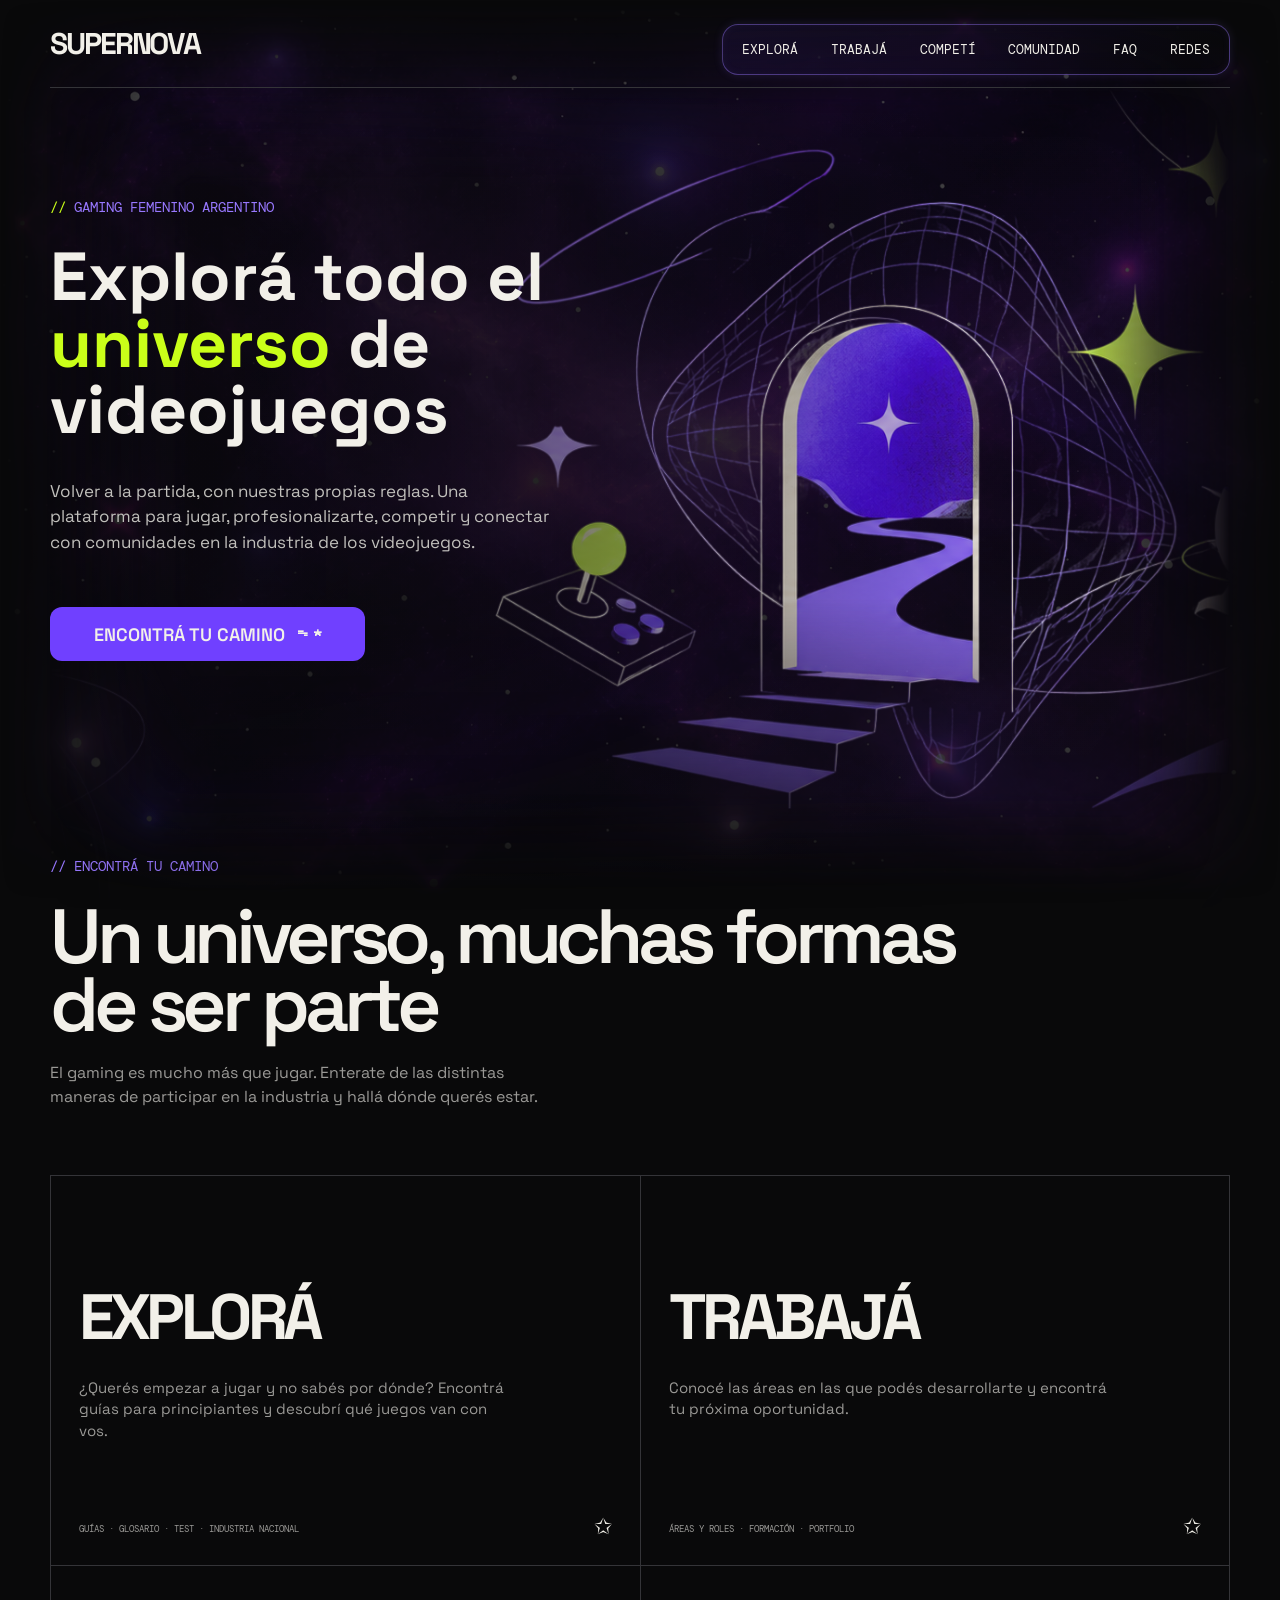
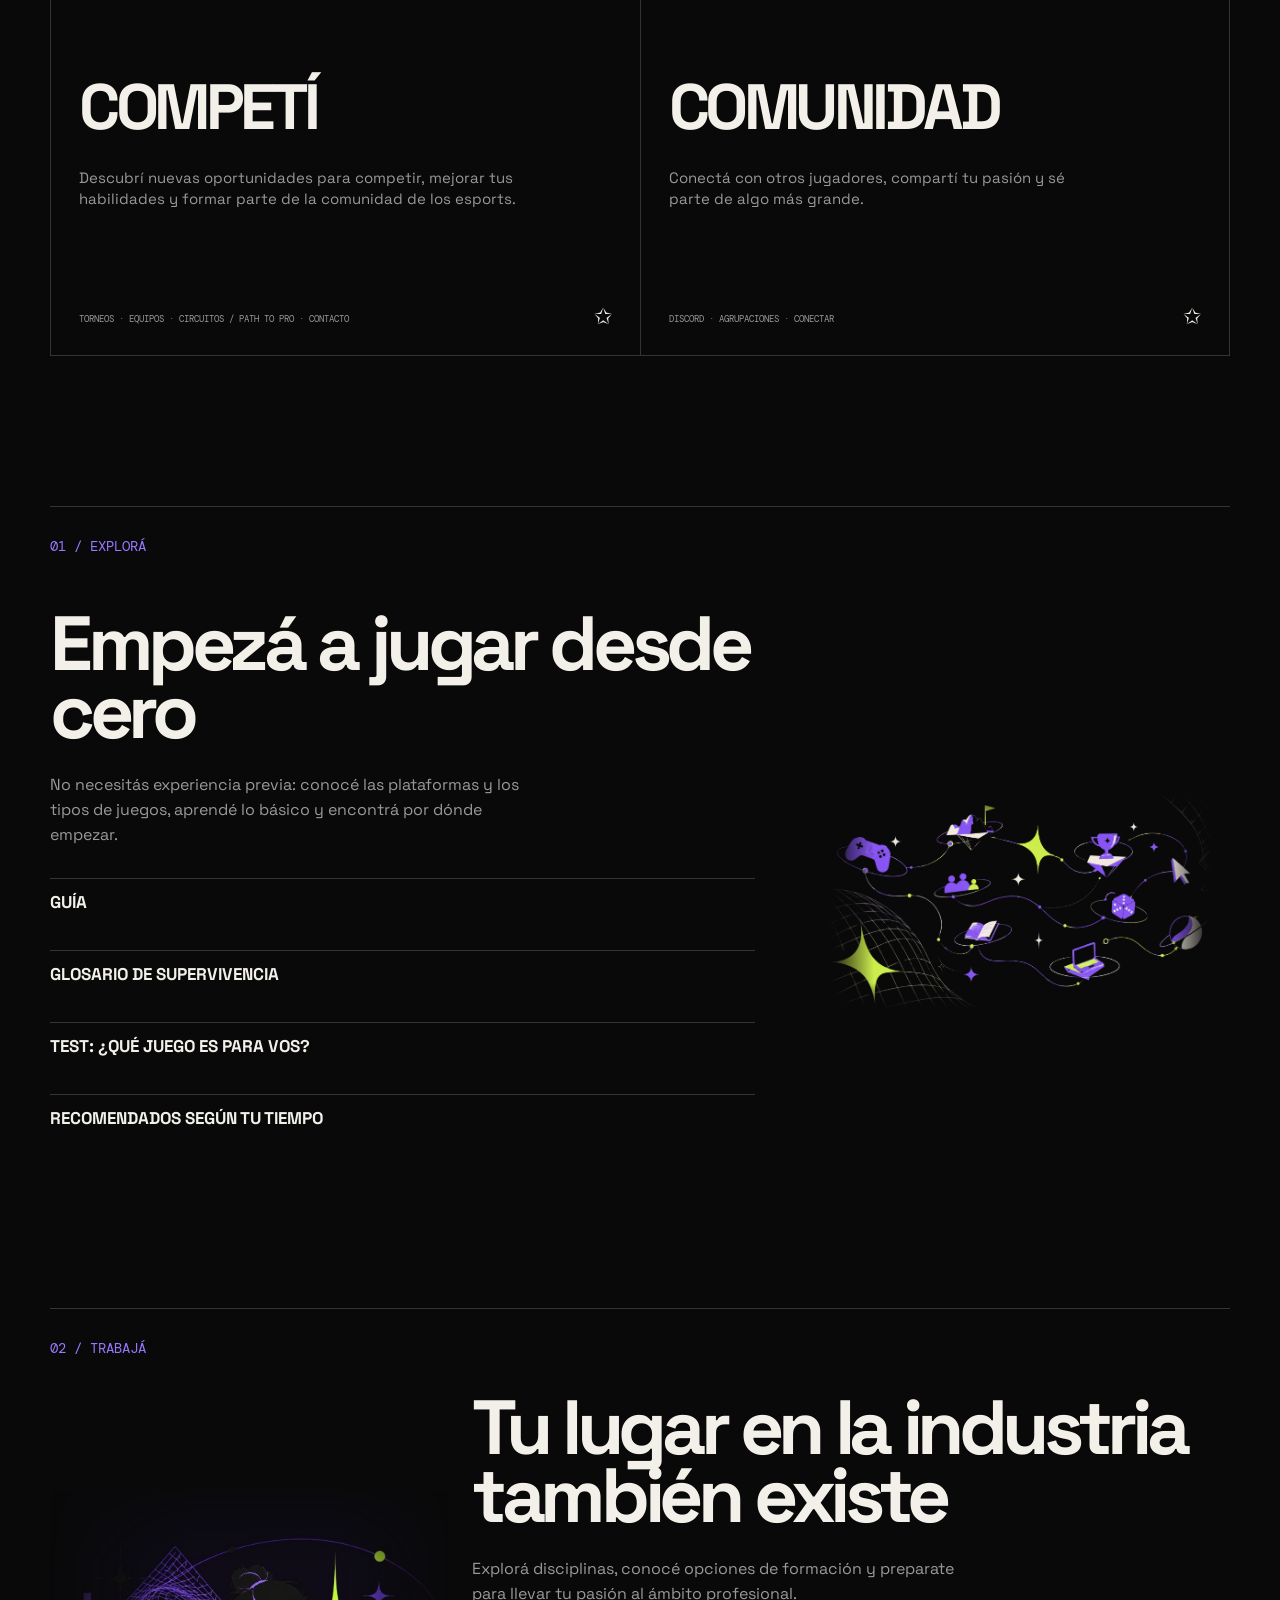
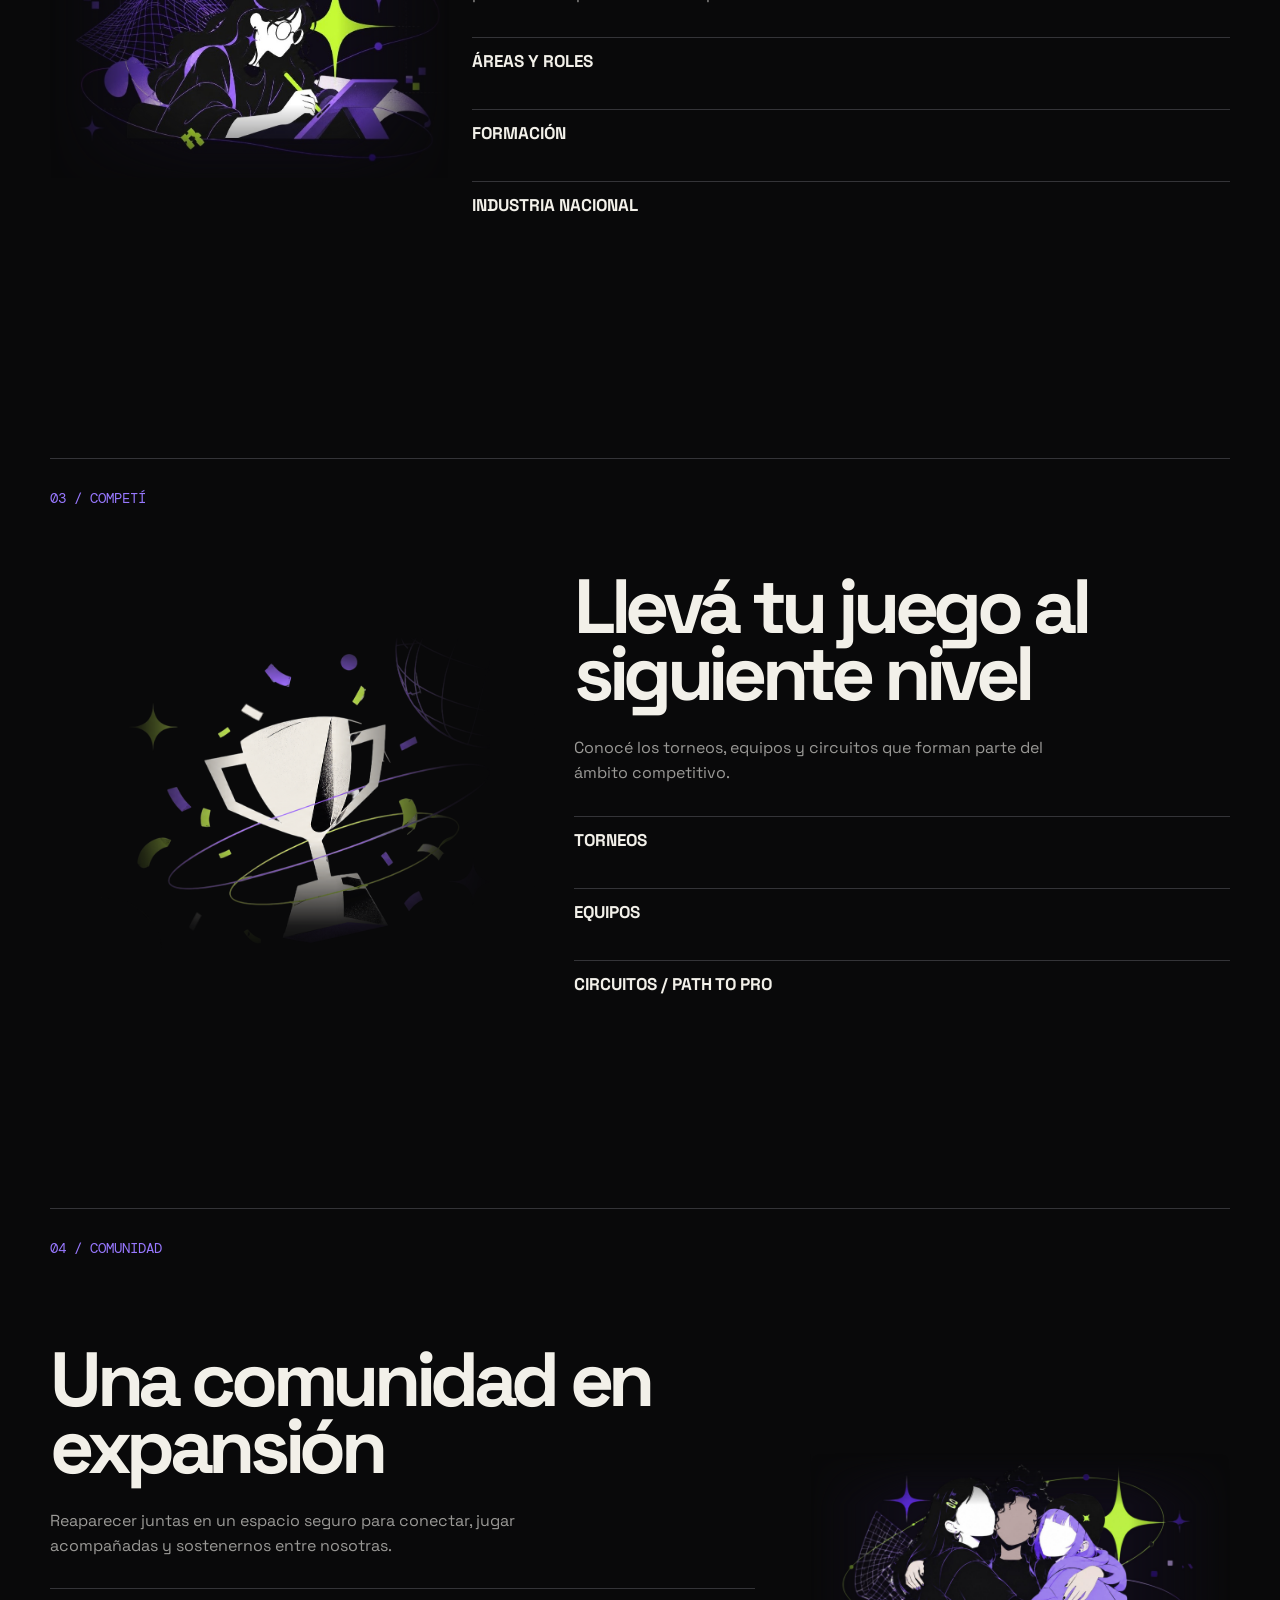
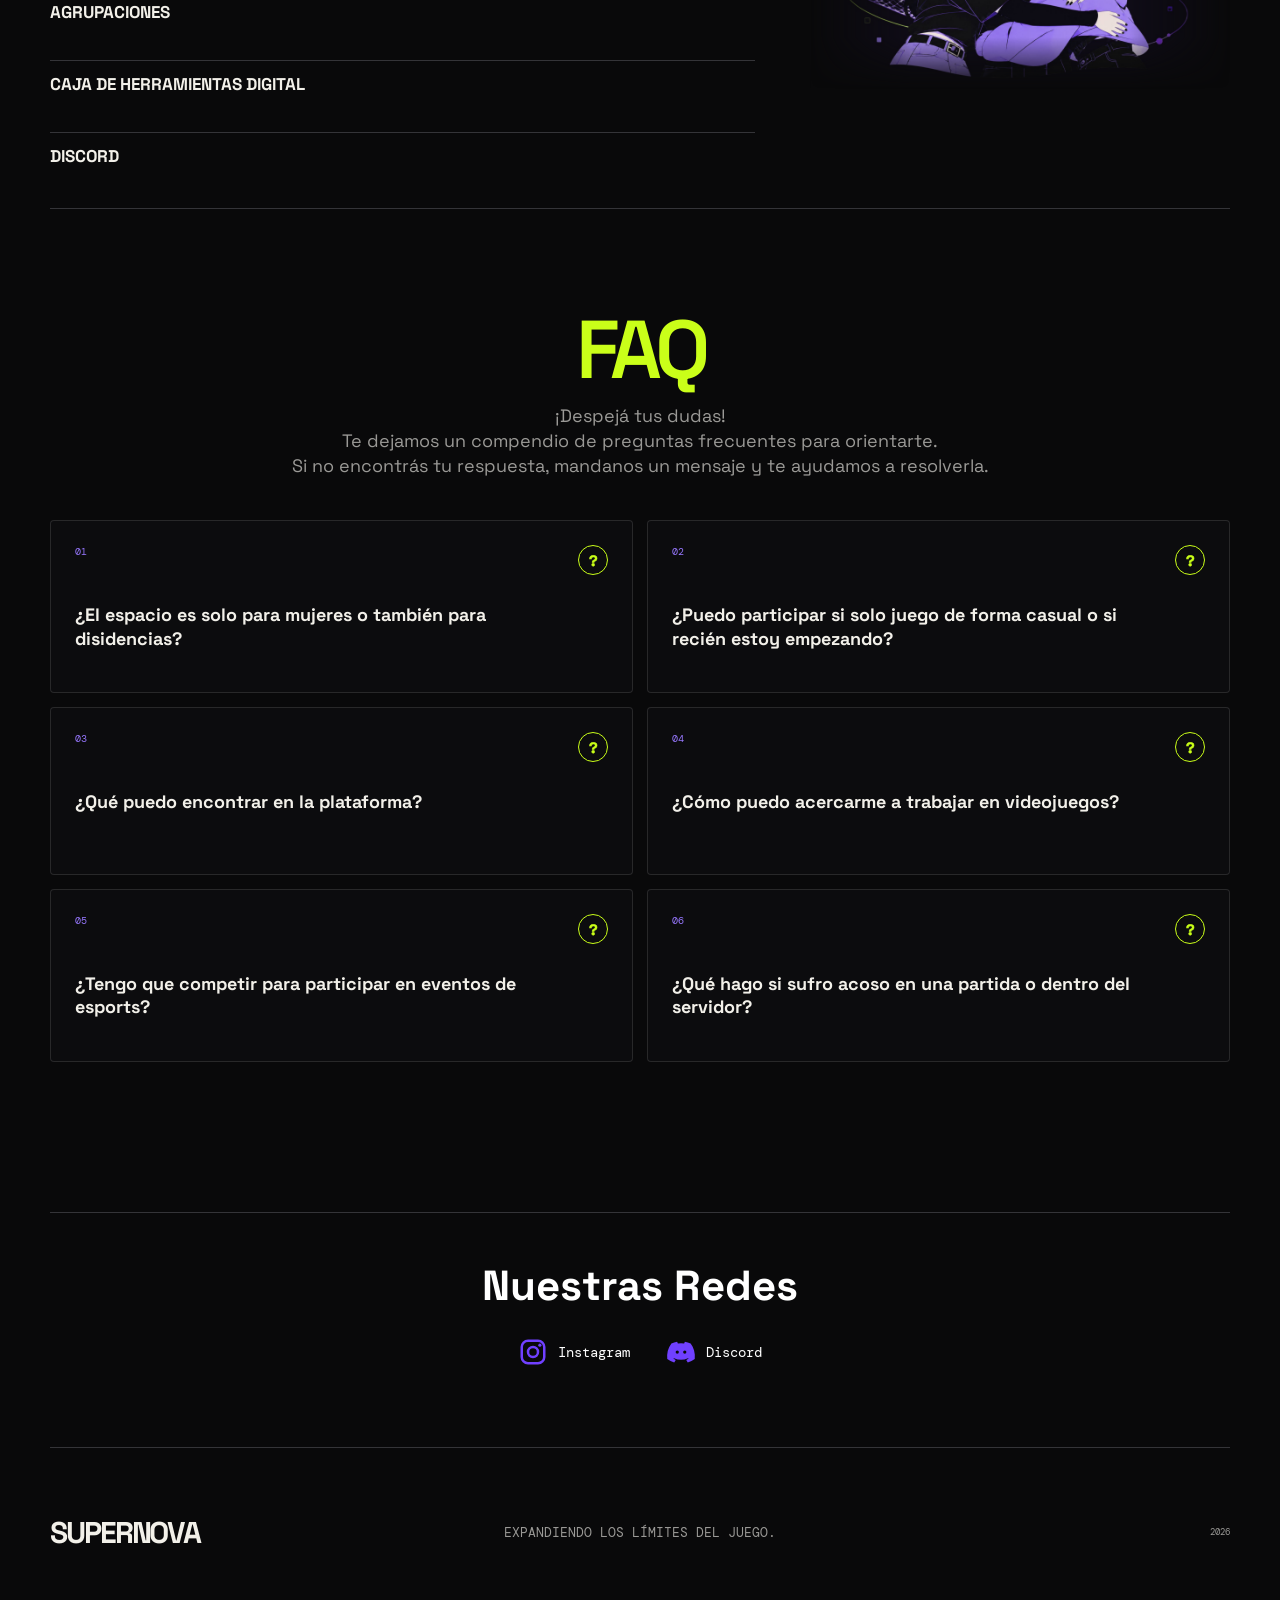
==== commit 4ec36ae2: "Add files via upload" ====
--- a/index.html
+++ b/index.html
@@ -5,7 +5,7 @@
     <meta charset="UTF-8">
     <meta name="viewport" content="width=device-width, initial-scale=1.0">
 
-    <title>Fem Respawn</title>
+    <title>SUPERNOVA</title>
 
     <!-- Tipografías -->
     <link rel="preconnect" href="https://fonts.googleapis.com">
@@ -25,8 +25,7 @@
     <header class="header">
 
         <a href="#" class="logo">
-            <span class="logo-main">Fem</span>
-            <span class="logo-sub">Respawn</span>
+            <span class="logo-main">SUPERNOVA</span>
         </a>
 
         <nav class="navigation">
@@ -369,7 +368,7 @@
             <div class="content-text">
 
                 <h2>
-                    Respawn comunitario
+                    Una comunidad en expansión
                 </h2>
 
                 <p>
@@ -429,7 +428,7 @@
                         <strong>¿El espacio es solo para mujeres o también para disidencias?</strong>
                         <b aria-hidden="true">?</b>
                     </summary>
-                    <p>Fem Respawn es un espacio abierto a mujeres y disidencias. La plataforma fue concebida para construir una red colectiva y un entorno seguro donde todas las identidades históricamente invisibilizadas o discriminadas dentro de la cultura gamer puedan jugar, crear, competir, trabajar y habitar los espacios en confianza y comunidad.</p>
+                    <p>SUPERNOVA es un espacio abierto a mujeres y disidencias. La plataforma fue concebida para construir una red colectiva y un entorno seguro donde todas las identidades históricamente invisibilizadas o discriminadas dentro de la cultura gamer puedan jugar, crear, competir, trabajar y habitar los espacios en confianza y comunidad.</p>
                 </details>
 
                 <details class="faq-question">
@@ -447,7 +446,7 @@
                         <strong>¿Qué puedo encontrar en la plataforma?</strong>
                         <b aria-hidden="true">?</b>
                     </summary>
-                    <p>Fem Respawn es una plataforma integral organizada en cuatro pilares esenciales: Explorá (recursos para conocer la industria argentina, glosarios y primeros pasos), Trabajá (guías de áreas laborales, consejos para armar tu portfolio, tarifarios de referencia y bolsa de empleo inclusiva), Comunidad (nuestro punto de respawn seguro con servidor de Discord, directorio de agrupaciones y salas para jugar en red sin acoso) y Competí (información sobre la escena de esports, torneos e iniciativas del sector).</p>
+                    <p>SUPERNOVA es una plataforma integral organizada en cuatro pilares esenciales: Explorá (recursos para conocer la industria argentina, glosarios y primeros pasos), Trabajá (guías de áreas laborales, consejos para armar tu portfolio, tarifarios de referencia y bolsa de empleo inclusiva), Comunidad (nuestro punto de encuentro seguro con servidor de Discord, directorio de agrupaciones y salas para jugar en red sin acoso) y Competí (información sobre la escena de esports, torneos e iniciativas del sector).</p>
                 </details>
 
                 <details class="faq-question">
@@ -474,7 +473,7 @@
                         <strong>¿Qué hago si sufro acoso en una partida o dentro del servidor?</strong>
                         <b aria-hidden="true">?</b>
                     </summary>
-                    <p>Si sufrís acoso o discriminación en una partida o dentro del servidor, recordá que no estás sola y no tenés por qué tolerarlo. Muteá y bloqueá a quien te agrede para cortar el contacto directo. Guardá evidencia con capturas de pantalla o clips en los que se vea claramente su nombre de usuario o ID. Denunciá la conducta dentro del juego o en la red social correspondiente. Si ocurrió en el entorno de Fem Respawn, abrí un ticket privado con el equipo de moderación para abordar la situación de forma confidencial, de acuerdo con nuestro protocolo de tolerancia cero. Buscá apoyo en la comunidad y desconectate sin culpa para cuidar tu bienestar digital.</p>
+                    <p>Si sufrís acoso o discriminación en una partida o dentro del servidor, recordá que no estás sola y no tenés por qué tolerarlo. Muteá y bloqueá a quien te agrede para cortar el contacto directo. Guardá evidencia con capturas de pantalla o clips en los que se vea claramente su nombre de usuario o ID. Denunciá la conducta dentro del juego o en la red social correspondiente. Si ocurrió en el entorno de SUPERNOVA, abrí un ticket privado con el equipo de moderación para abordar la situación de forma confidencial, de acuerdo con nuestro protocolo de tolerancia cero. Buscá apoyo en la comunidad y desconectate sin culpa para cuidar tu bienestar digital.</p>
                 </details>
 
             </div>
@@ -513,21 +512,14 @@
     <footer>
 
         <div class="logo">
-            <span class="logo-main">Fem</span>
-            <span class="logo-sub">Respawn</span>
+            <span class="logo-main">SUPERNOVA</span>
         </div>
 
         <p>
-            VOLVER A LA PARTIDA, CON NUESTRAS PROPIAS REGLAS.
+            EXPANDIENDO LOS LÍMITES DEL JUEGO.
         </p>
 
         <div class="footer-data">
-            ARGENTINA
-            <br>
-            Bedia, Maria Florencia
-            <br>
-            Comunicación - UBA
-            <br>
             2026
         </div>
 
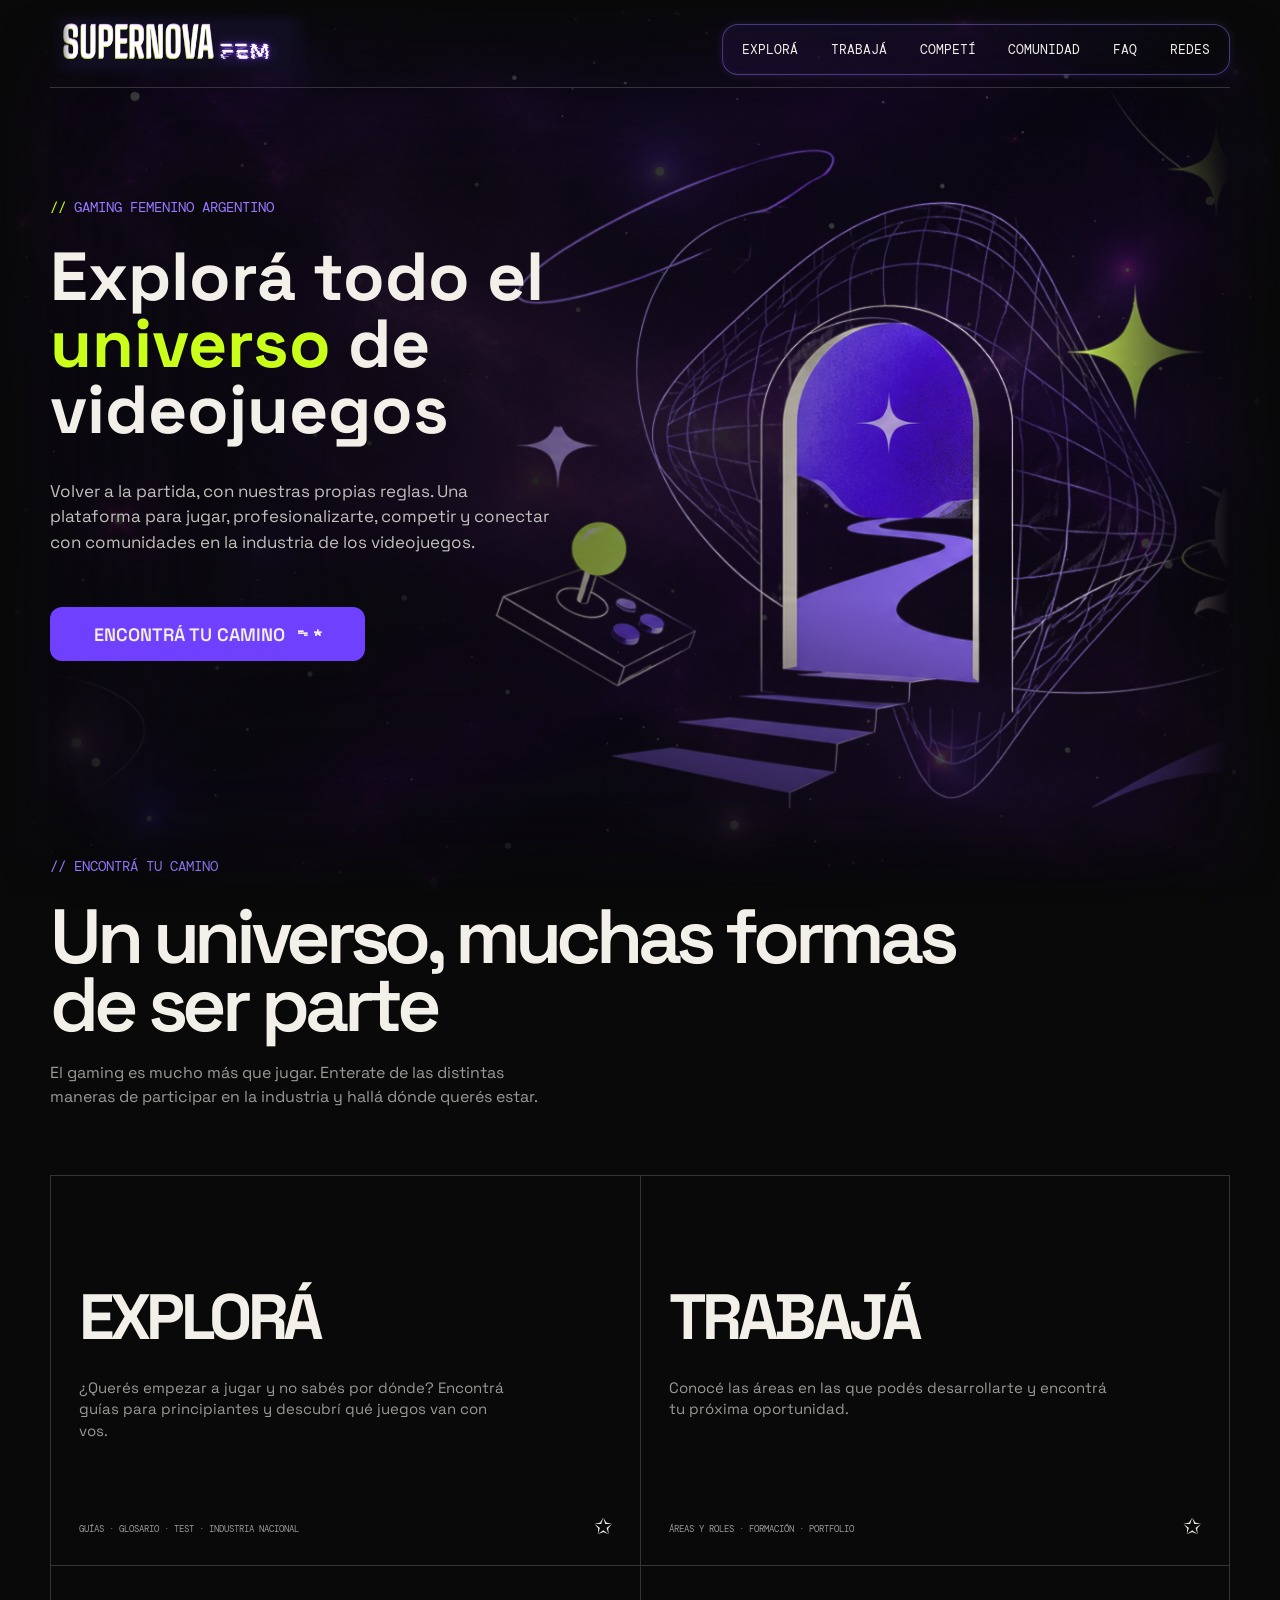
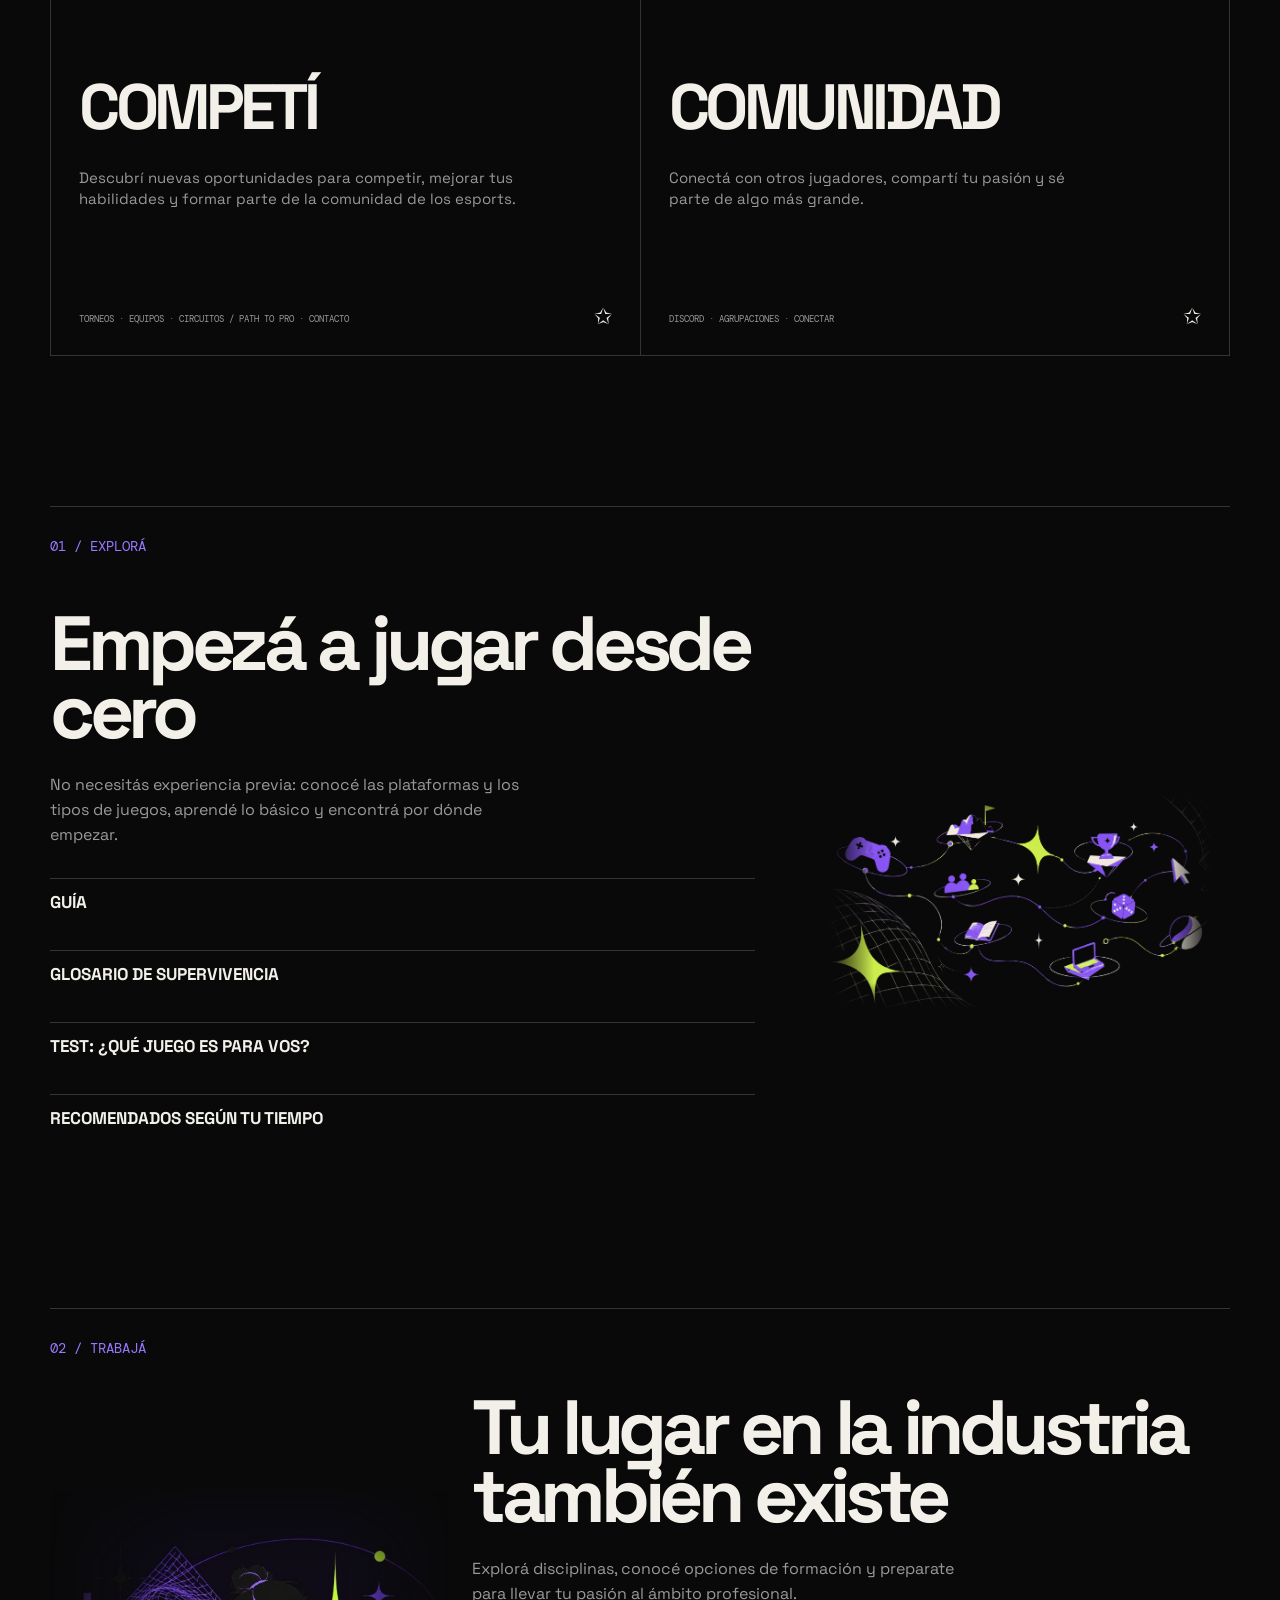
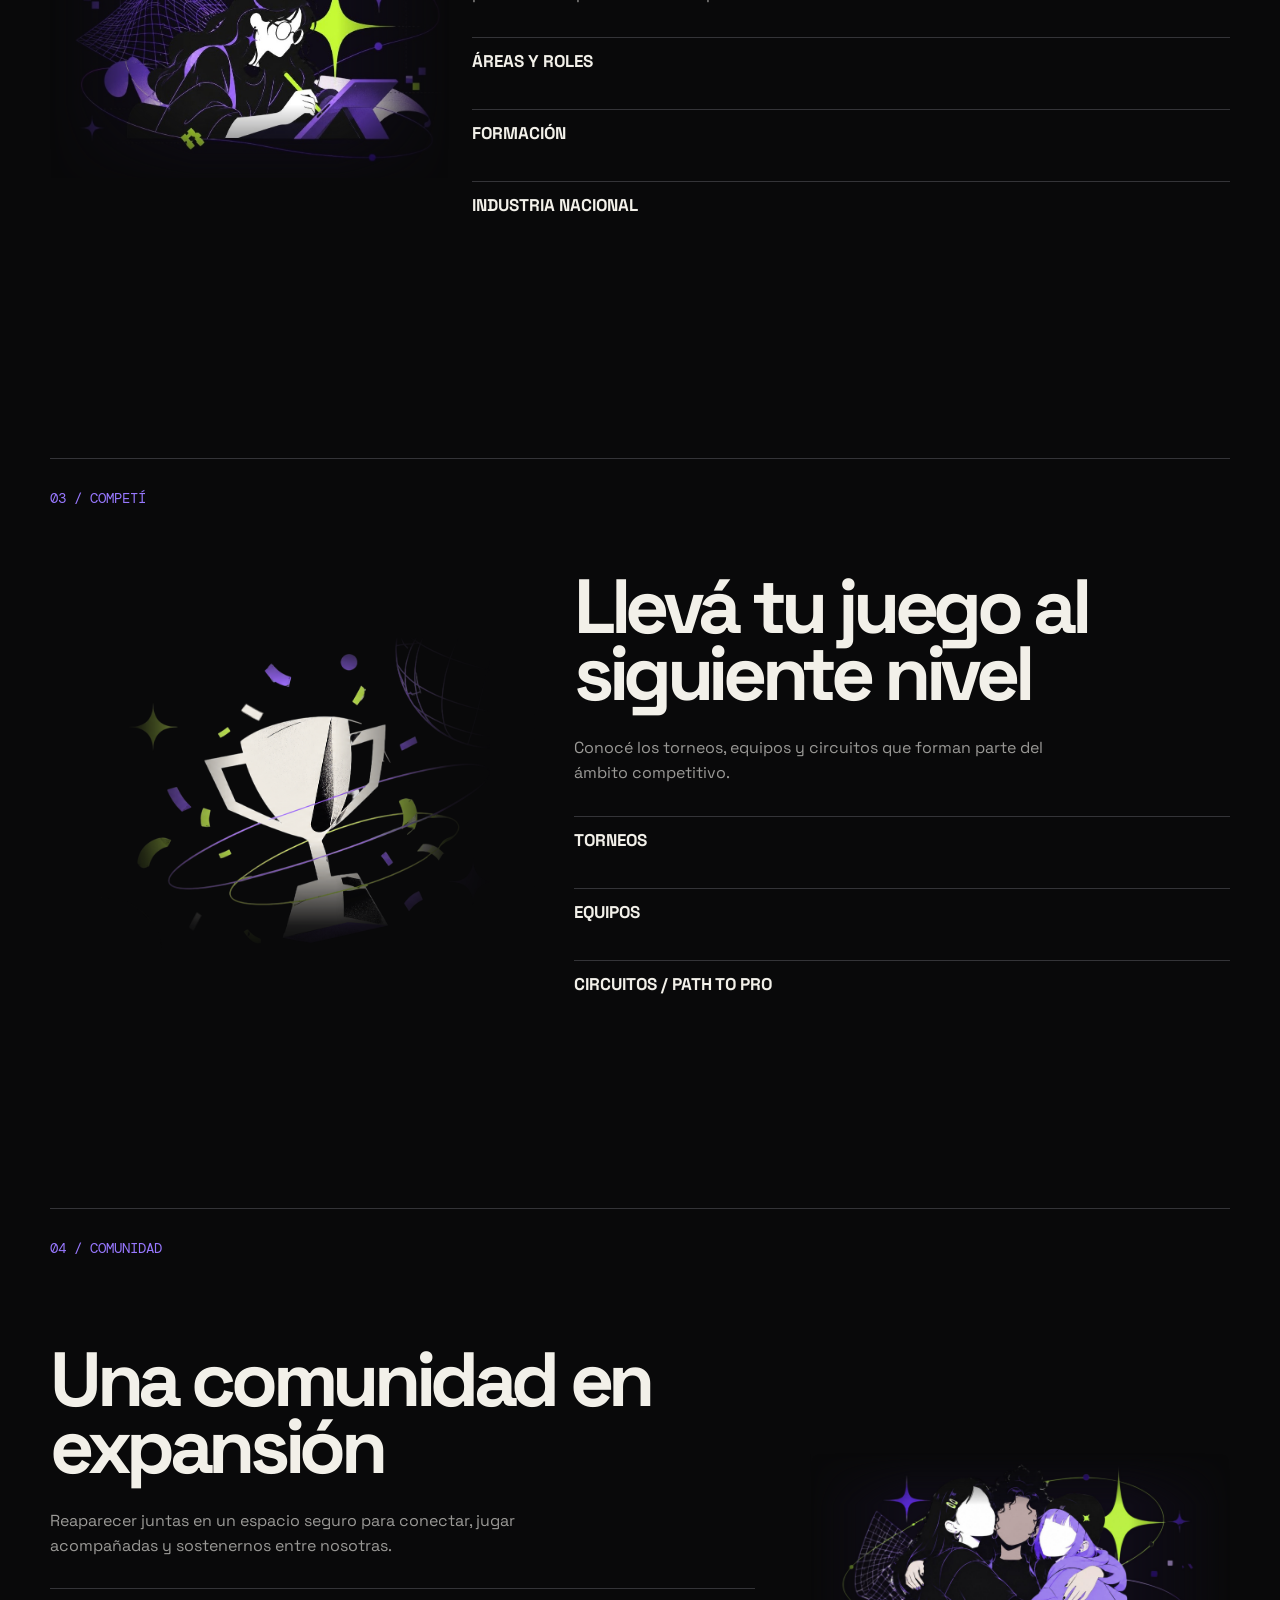
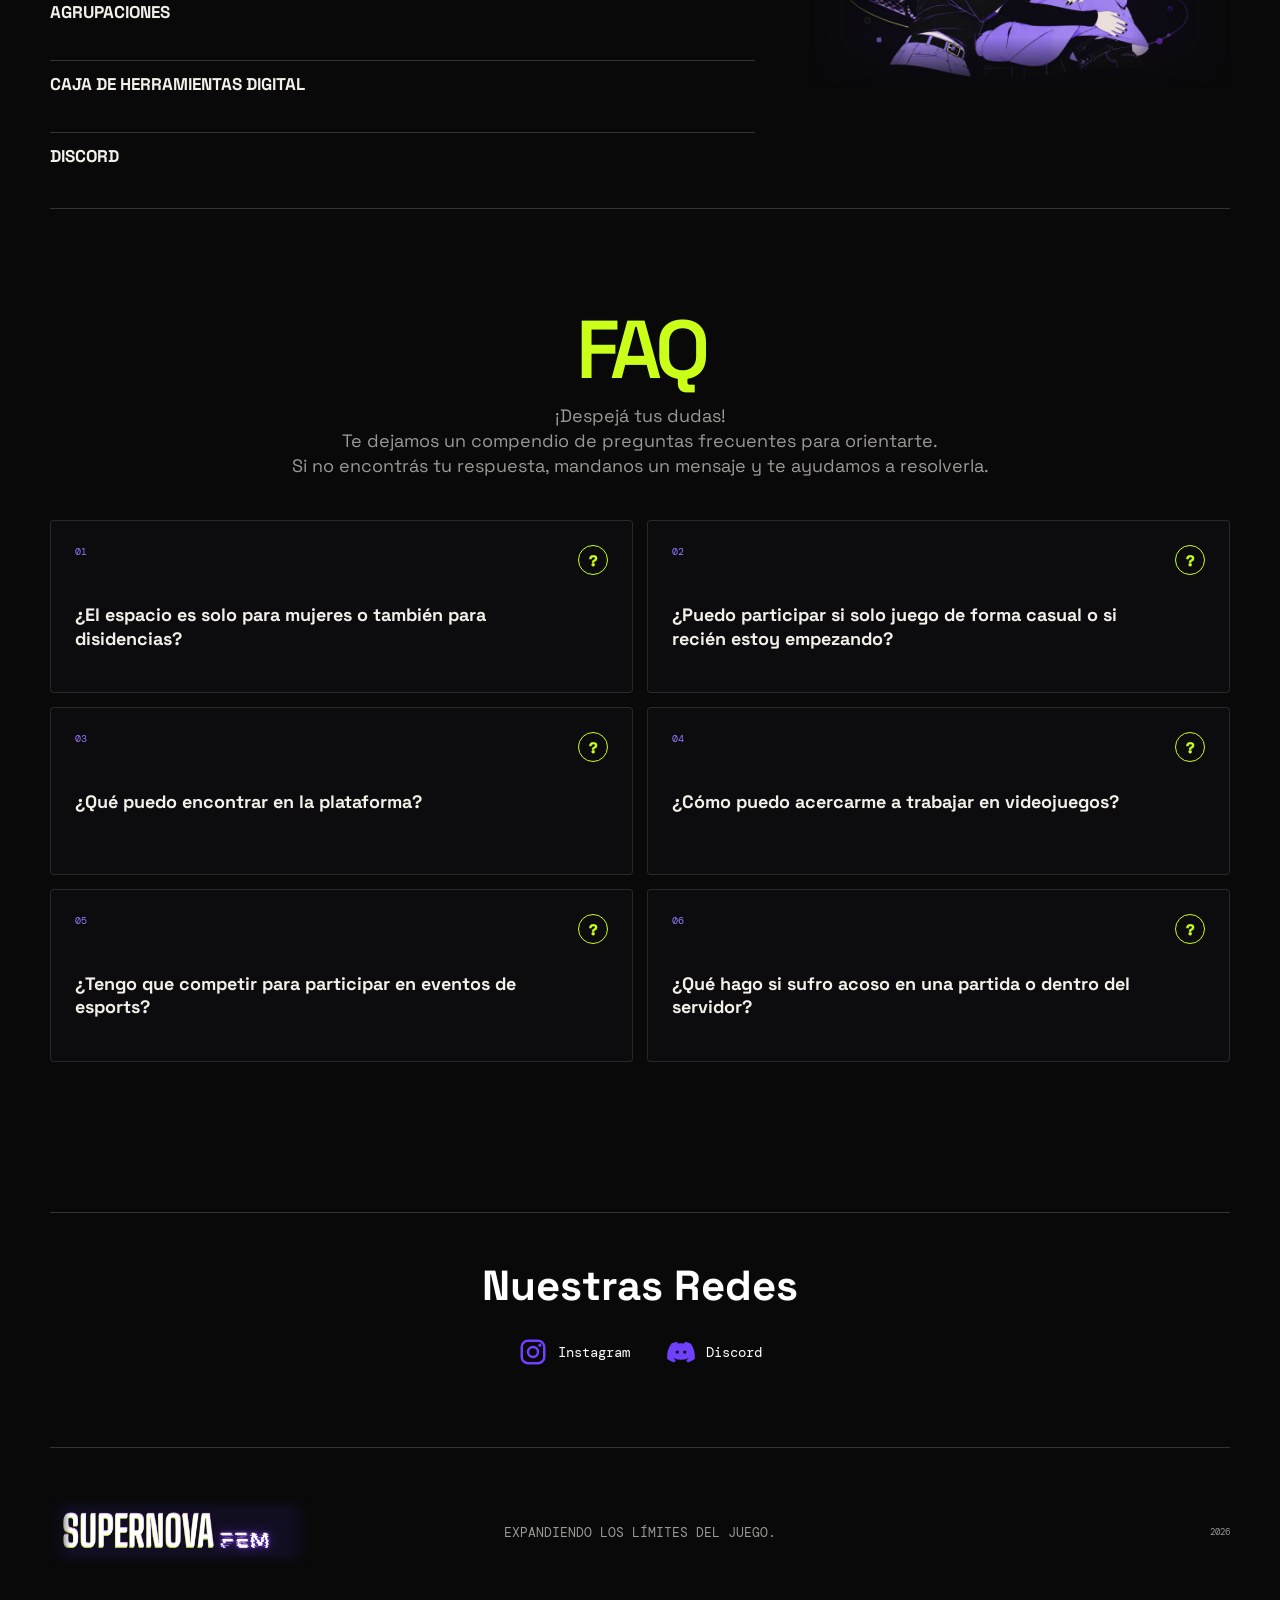
==== commit 58102acf: "Add files via upload" ====
--- a/index.html
+++ b/index.html
@@ -16,6 +16,48 @@
 
     <!-- CSS -->
     <link rel="stylesheet" href="styles.css">
+    <style>
+         /* Responsive rules */
+        @media (max-width: 900px) {
+            .circ-mindset-grid {
+                grid-template-columns: 1fr;
+            }
+
+            .circ-roles-grid {
+                grid-template-columns: repeat(2, 1fr);
+            }
+        }
+
+       .guide-header {
+            display: flex;
+            align-items: center;
+            justify-content: space-between;
+            padding: 16px 32px;
+            position: relative;
+            z-index: 10;
+            background: transparent;
+        }
+
+        .logo-main {
+            width: 260px;
+            height: 66px;
+            object-fit: cover;
+            object-position: center;
+            
+            /* Transparencia gradual en los bordes */
+            -webkit-mask-image:
+            linear-gradient(to right, transparent, #000 8%, #000 92%, transparent),
+            linear-gradient(to bottom, transparent, #000 18%, #000 82%, transparent);
+            
+            -webkit-mask-composite: source-in;
+            
+            mask-image:
+            linear-gradient(to right, transparent, #000 8%, #000 92%, transparent),
+            linear-gradient(to bottom, transparent, #000 18%, #000 82%, transparent);
+            
+            mask-composite: intersect;
+        }
+    </style>
 </head>
 
 <body class="home-page">
@@ -25,7 +67,7 @@
     <header class="header">
 
         <a href="#" class="logo">
-            <span class="logo-main">SUPERNOVA</span>
+            <img src="a ver.jpg" alt="SUPERNOVA" class="logo-main">
         </a>
 
         <nav class="navigation">
@@ -512,7 +554,7 @@
     <footer>
 
         <div class="logo">
-            <span class="logo-main">SUPERNOVA</span>
+            <img src="a ver.jpg" alt="SUPERNOVA" class="logo-main">
         </div>
 
         <p>
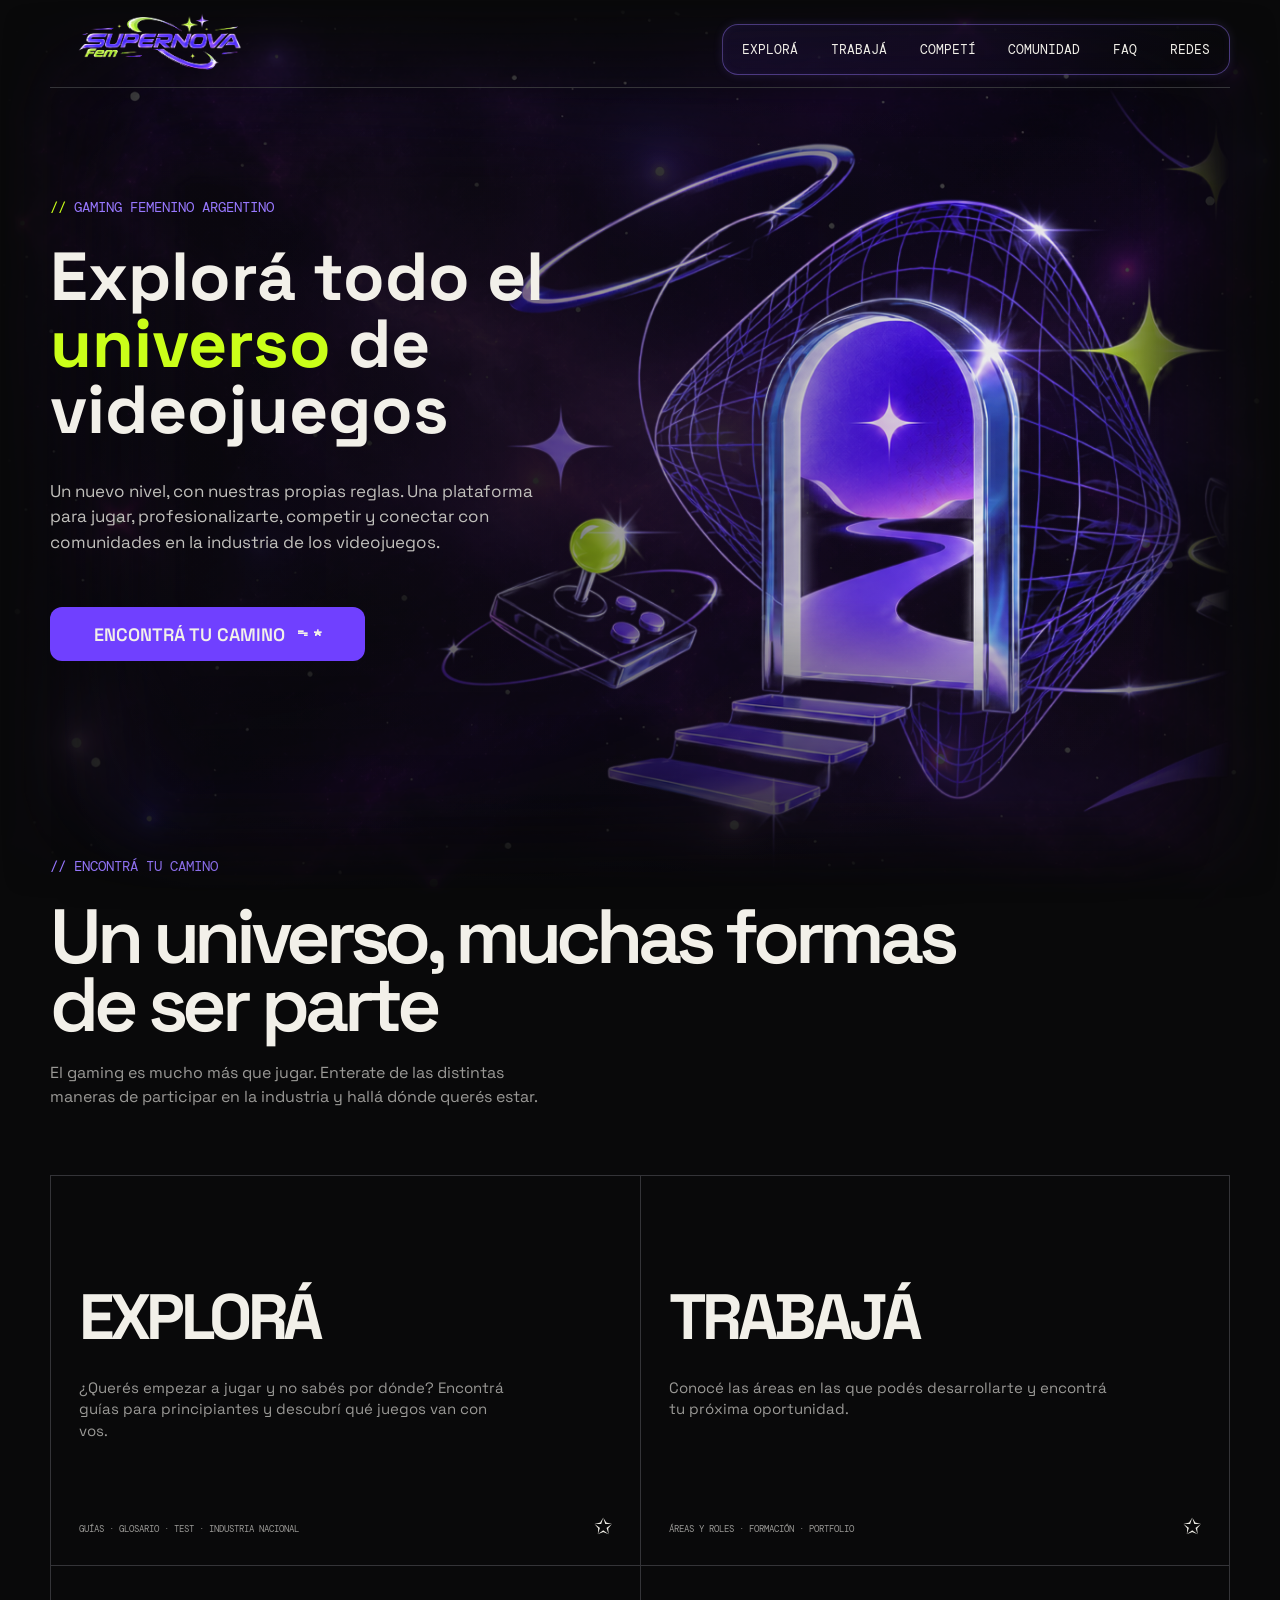
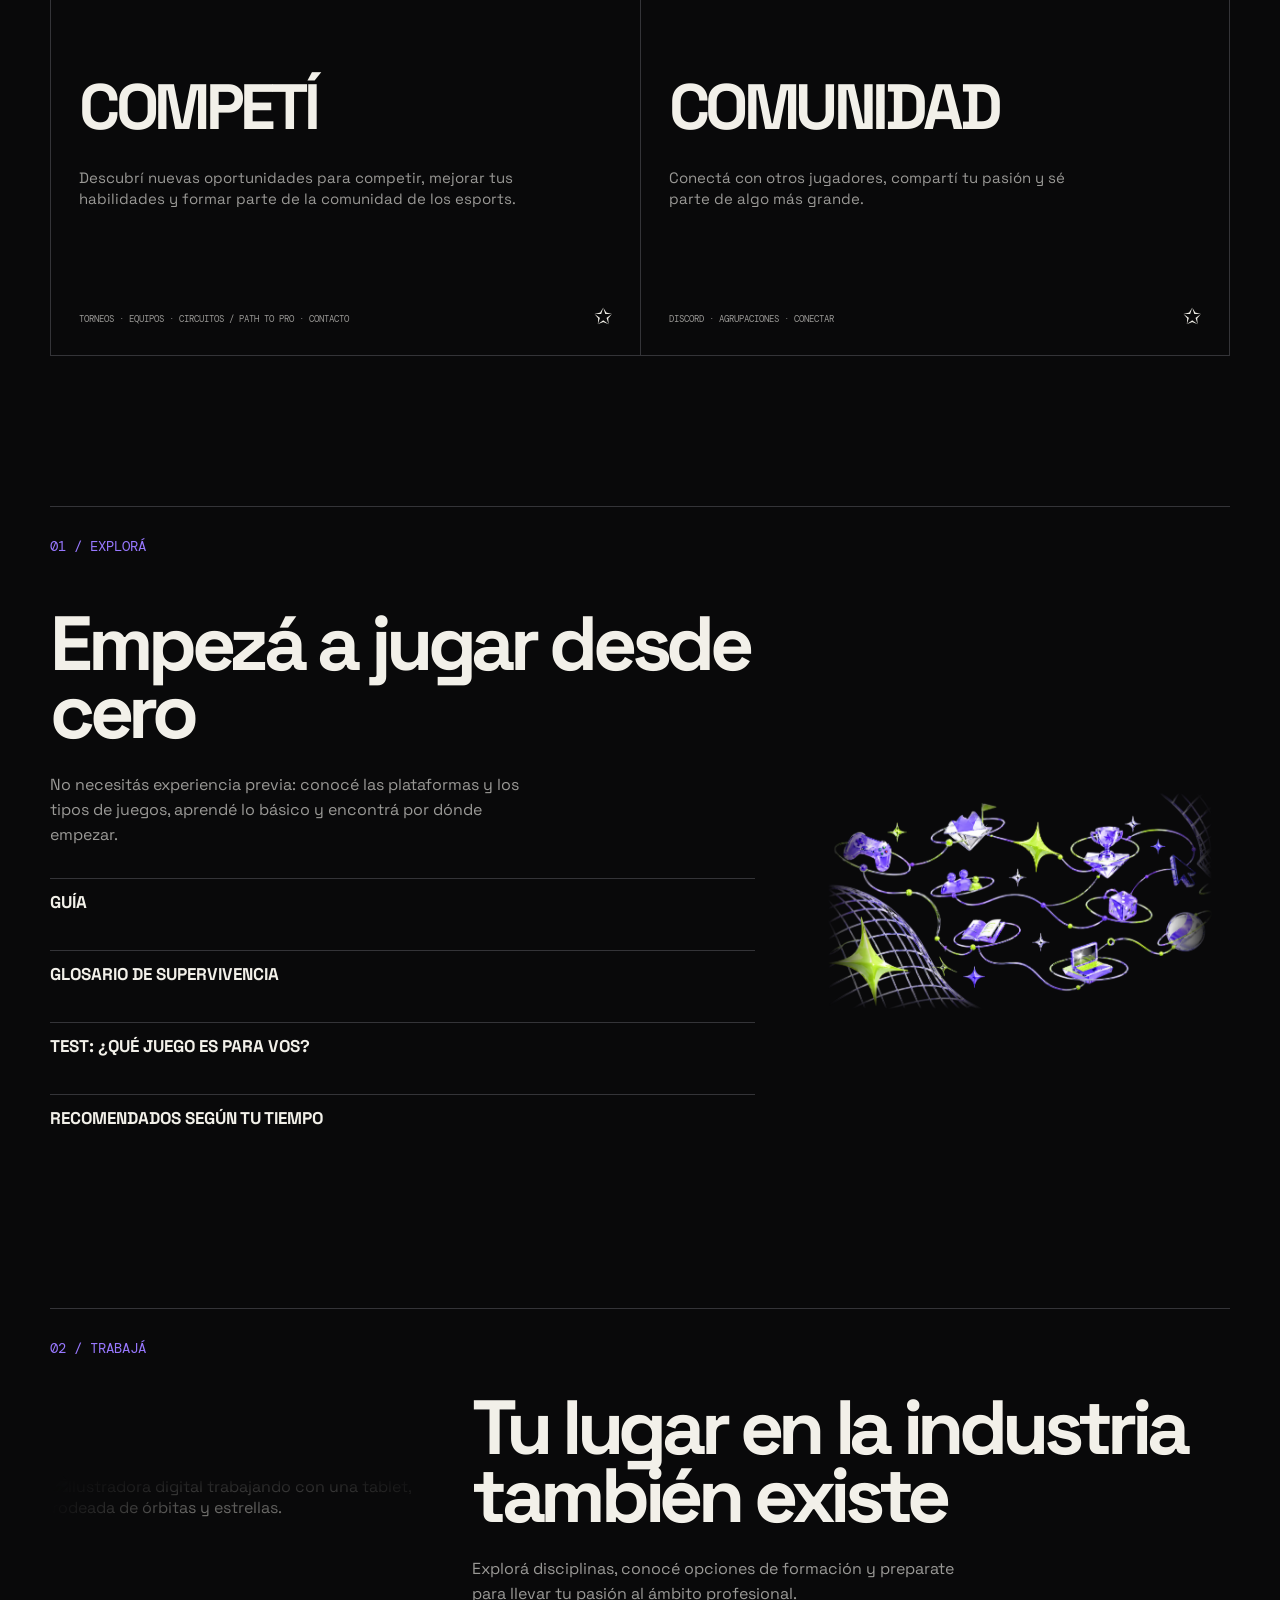
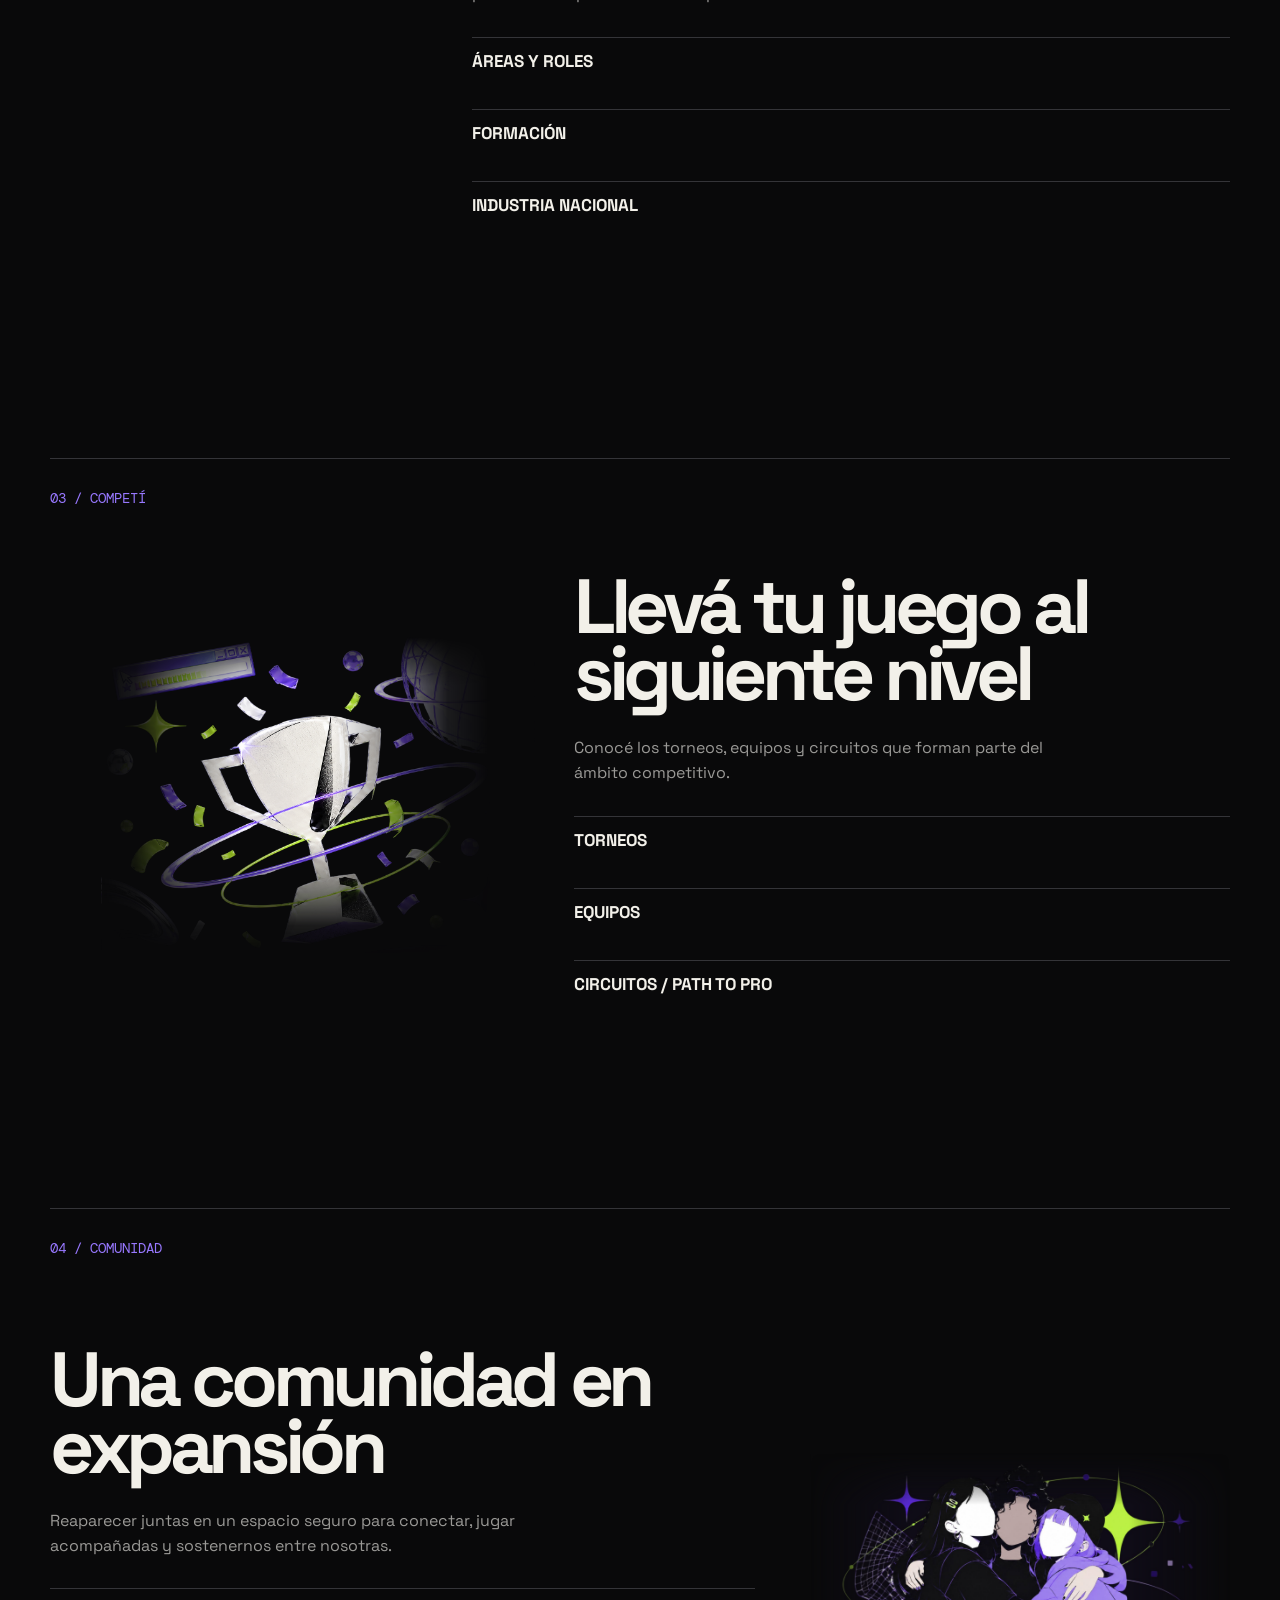
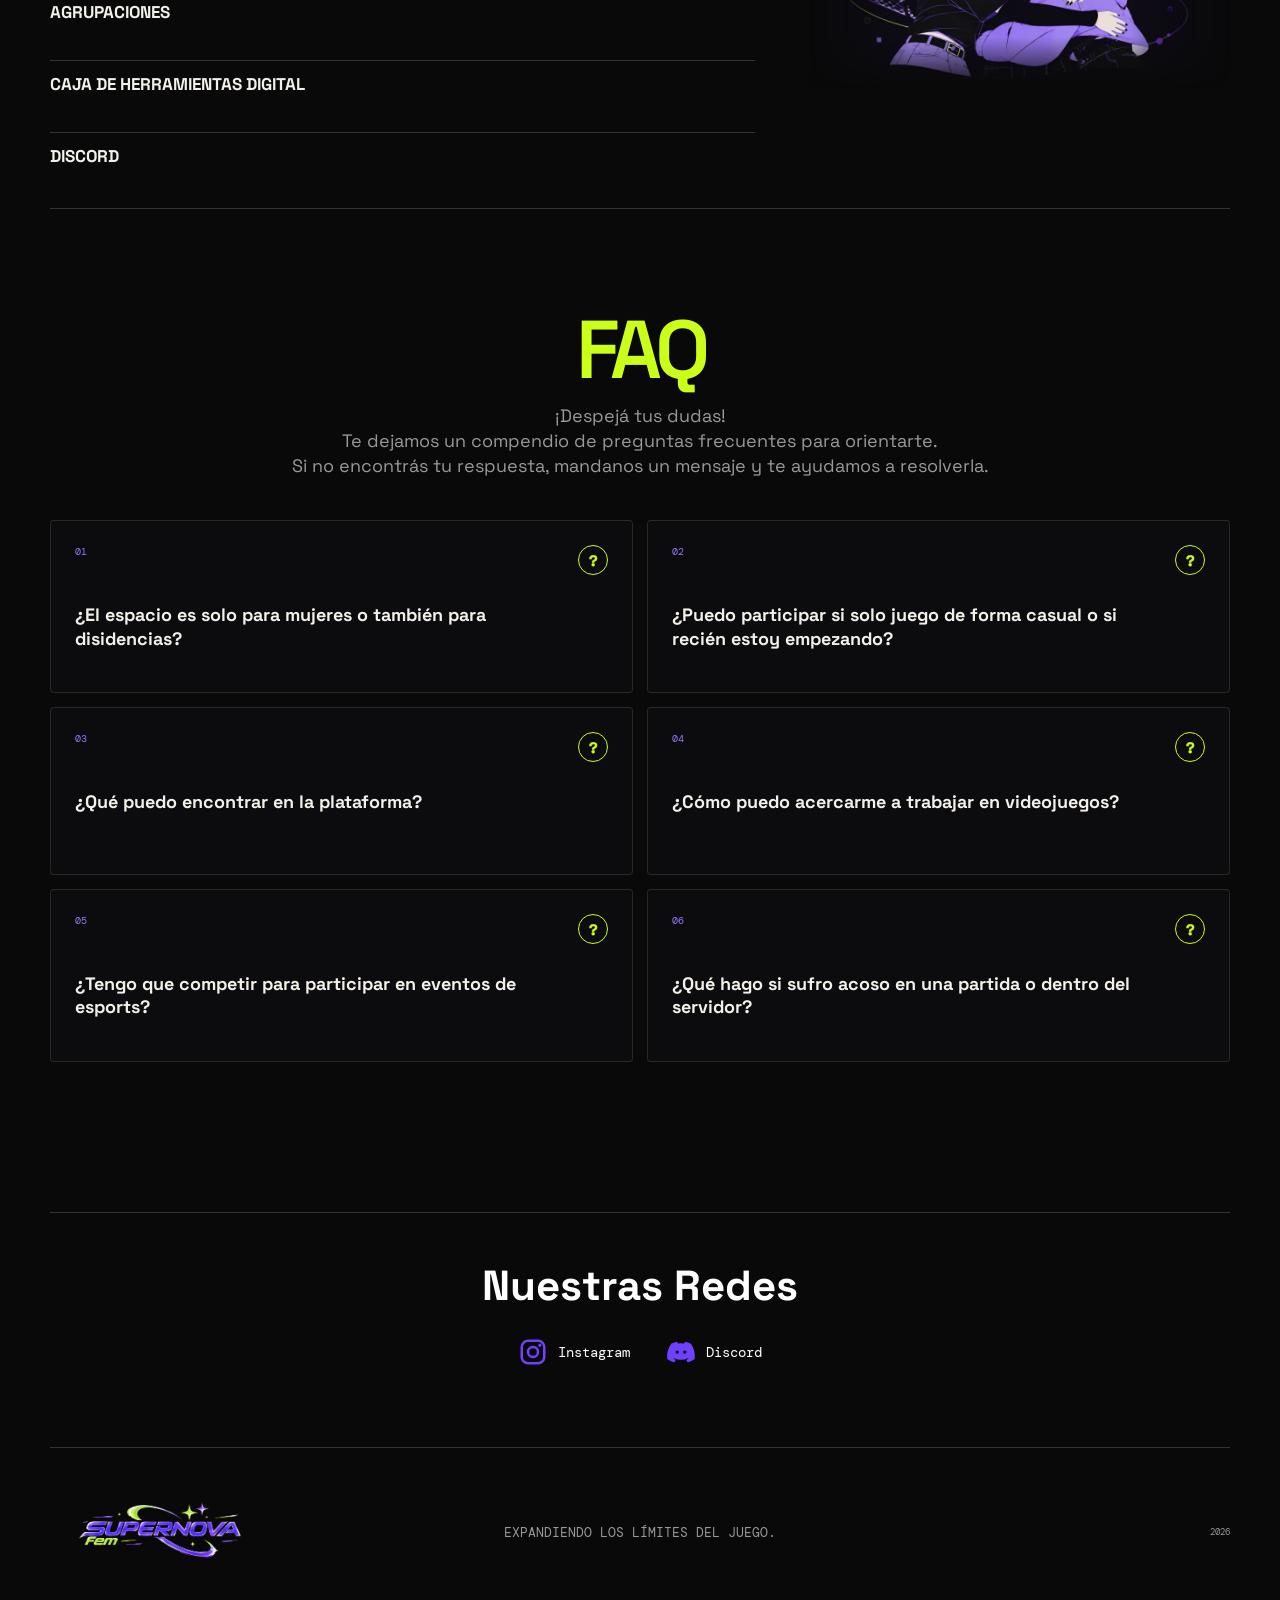
==== commit 54a7a58d: "Add files via upload" ====
--- a/index.html
+++ b/index.html
@@ -38,25 +38,24 @@
             background: transparent;
         }
 
-        .logo-main {
-            width: 260px;
-            height: 66px;
-            object-fit: cover;
-            object-position: center;
-            
-            /* Transparencia gradual en los bordes */
-            -webkit-mask-image:
-            linear-gradient(to right, transparent, #000 8%, #000 92%, transparent),
-            linear-gradient(to bottom, transparent, #000 18%, #000 82%, transparent);
-            
-            -webkit-mask-composite: source-in;
-            
-            mask-image:
-            linear-gradient(to right, transparent, #000 8%, #000 92%, transparent),
-            linear-gradient(to bottom, transparent, #000 18%, #000 82%, transparent);
-            
-            mask-composite: intersect;
-        }
+       .logo-main {
+        width: 220px;
+        height: 100px;
+        object-fit: contain;
+        object-position: center;
+        /* Conservá tus reglas de máscara actuales */
+         -webkit-mask-image:
+        linear-gradient(to right, transparent, #000 8%, #000 92%, transparent),
+        linear-gradient(to bottom, transparent, #000 18%, #000 82%, transparent);
+        
+        -webkit-mask-composite: source-in;
+        
+        mask-image:
+        linear-gradient(to right, transparent, #000 8%, #000 92%, transparent),
+        linear-gradient(to bottom, transparent, #000 18%, #000 82%, transparent);
+        
+        mask-composite: intersect;
+    }
     </style>
 </head>
 
@@ -67,7 +66,7 @@
     <header class="header">
 
         <a href="#" class="logo">
-            <img src="a ver.jpg" alt="SUPERNOVA" class="logo-main">
+            <img src="logotipo supernova fem.png" alt="SUPERNOVA" class="logo-main">
         </a>
 
         <nav class="navigation">
@@ -101,7 +100,7 @@
                 </h1>
 
                 <p class="hero-description">
-                    Volver a la partida, con nuestras propias reglas. Una plataforma para jugar, profesionalizarte, competir y conectar con comunidades
+                    Un nuevo nivel, con nuestras propias reglas. Una plataforma para jugar, profesionalizarte, competir y conectar con comunidades
                     en la industria de los videojuegos.
                 </p>
 
@@ -294,7 +293,7 @@
 
             <div class="content-visual purple-visual">
 
-                <img class="explore-map" src="Mapa futurista de conexiones neón-Photoroom.png" alt="Mapa futurista de conexiones del ecosistema gamer">
+                <img class="explore-map" src="Cosmos digital Y2K de iconos-Photoroom.png" alt="Mapa futurista de conexiones del ecosistema gamer">
 
             </div>
 
@@ -345,7 +344,7 @@
 
             <div class="content-visual trabaja-visual">
 
-                <img class="trabajadora-image" src="a ver foto mujer.jpg" alt="Ilustradora digital trabajando con una tablet, rodeada de órbitas y estrellas.">
+                <img class="trabajadora-image" src="Chica Cyber Y2K Dibujando con Neón-Photoroom.png" alt="Ilustradora digital trabajando con una tablet, rodeada de órbitas y estrellas.">
 
             </div>
 
@@ -361,7 +360,7 @@
 
             <div class="content-visual trophy-visual compiti-visual">
 
-                <img class="trophy-image" src="trofeo cosmicoo-Photoroom.png" alt="Trofeo plateado centrado, rodeado de órbitas y confeti violeta y verde.">
+                <img class="trophy-image" src="Trofeo Y2K con órbitas cromadas-Photoroom.png" alt="Trofeo plateado centrado, rodeado de órbitas y confeti violeta y verde.">
 
             </div>
 
@@ -554,7 +553,7 @@
     <footer>
 
         <div class="logo">
-            <img src="a ver.jpg" alt="SUPERNOVA" class="logo-main">
+            <img src="logotipo supernova fem.png" alt="SUPERNOVA" class="logo-main">
         </div>
 
         <p>
--- a/styles.css
+++ b/styles.css
@@ -1,5 +1,5 @@
 /* ==================================================
-    GREMIO FEM RESPAWN — ESTILOS
+    SUPERNOVA — ESTILOS
    ================================================== */
 
 
@@ -263,7 +263,7 @@
     z-index: -1;
     background-image:
         linear-gradient(90deg, rgba(9, 9, 10, .76) 0%, rgba(9, 9, 10, .52) 38%, rgba(9, 9, 10, .08) 78%),
-        url("cute banner-Photoroom.png");
+        url("Portal Y2K con joystick y trofeo-Photoroom.png");
     background-position: center;
     background-size: cover;
     background-repeat: no-repeat;
@@ -1774,7 +1774,7 @@
 
         background-image:
             linear-gradient(180deg, rgba(9, 9, 10, 0.08), rgba(9, 9, 10, 0.18)),
-            url("cute banner-Photoroom.png");
+            url("Portal Y2K con joystick y trofeo-Photoroom.png");
 
         background-position: center, center bottom;
 
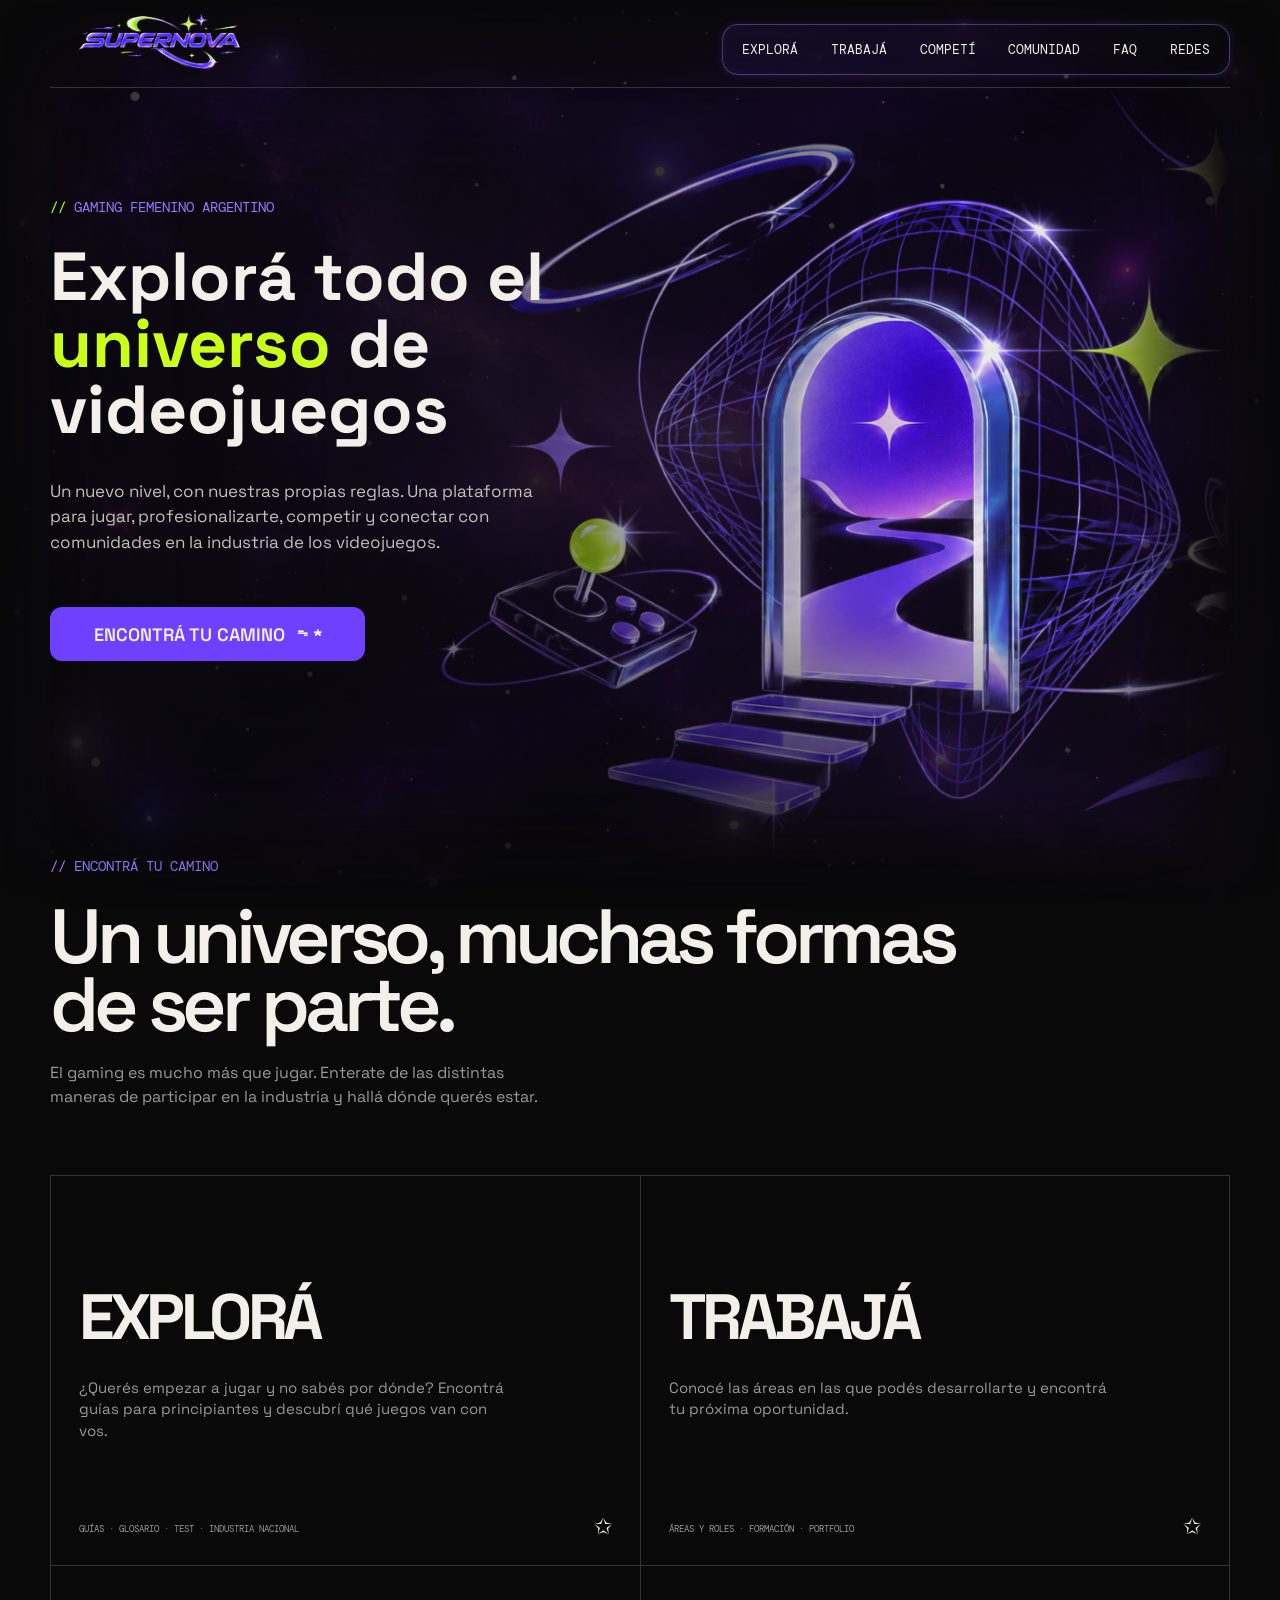
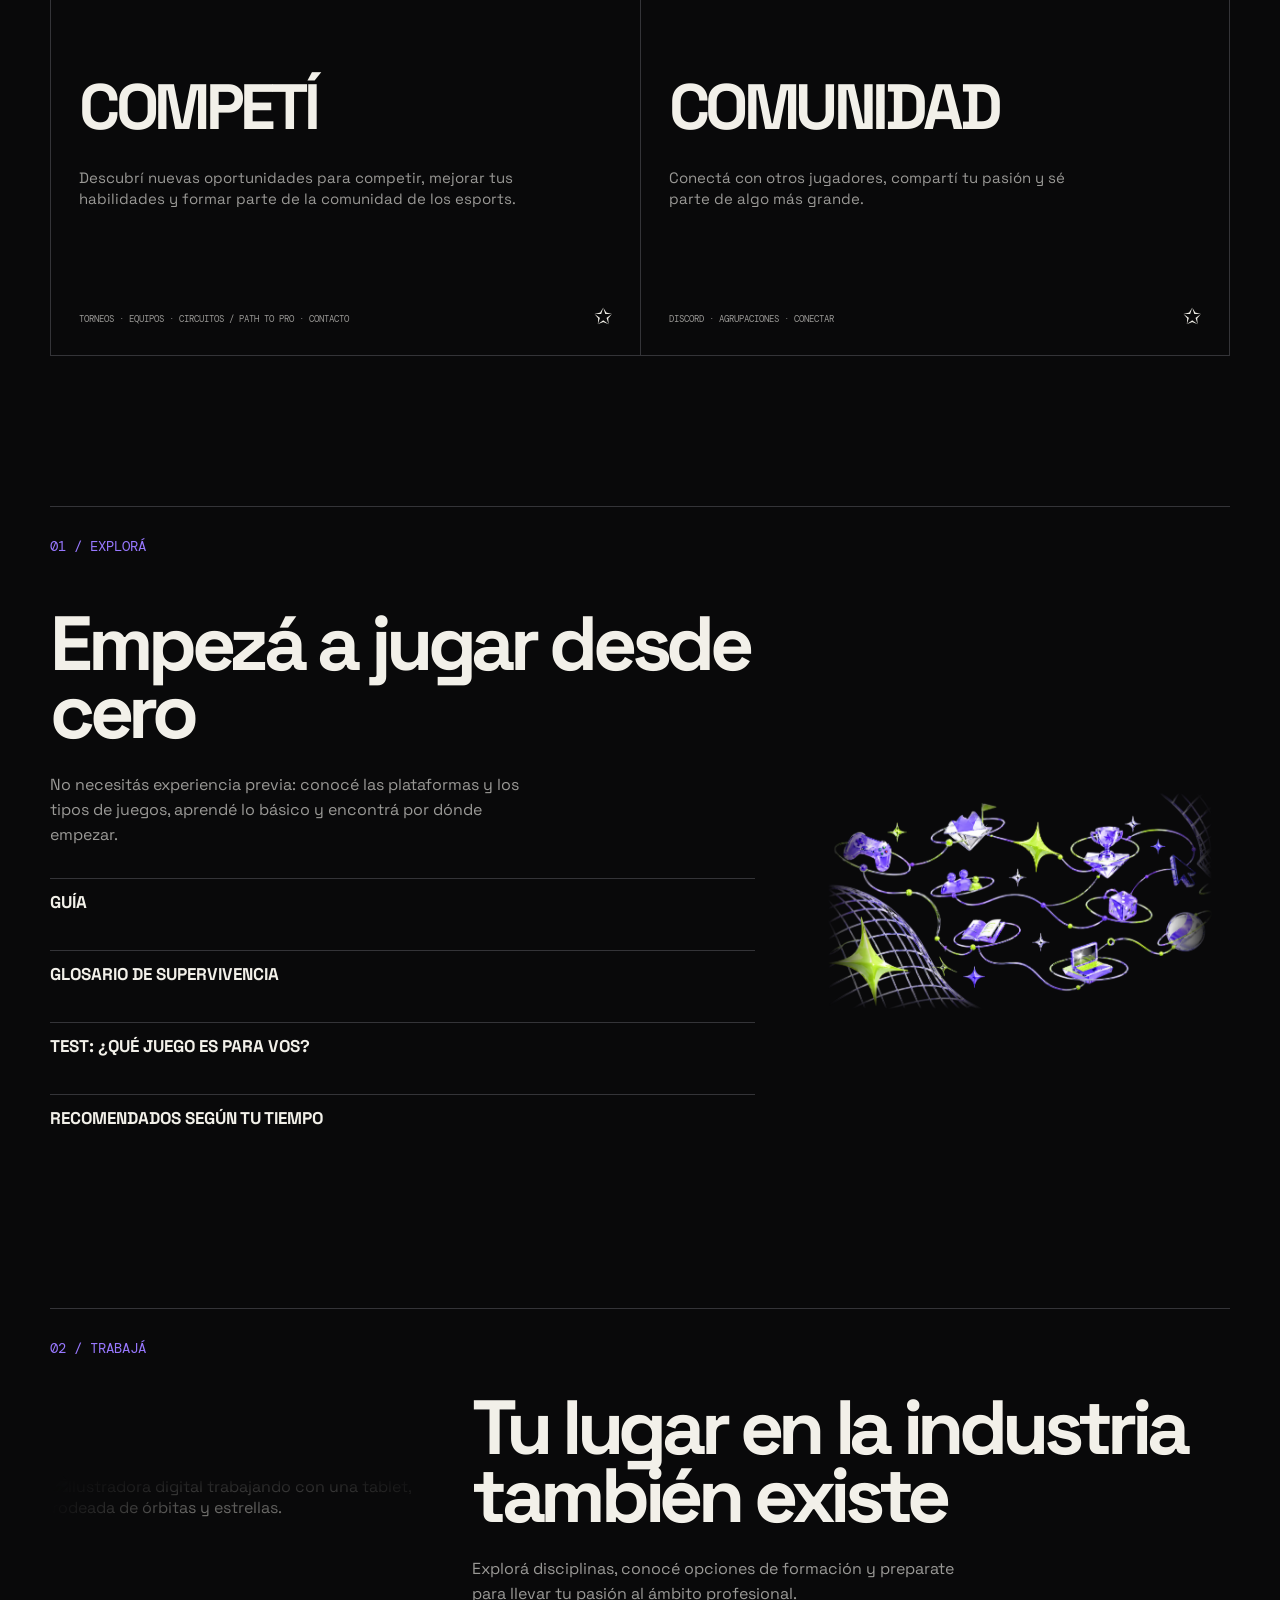
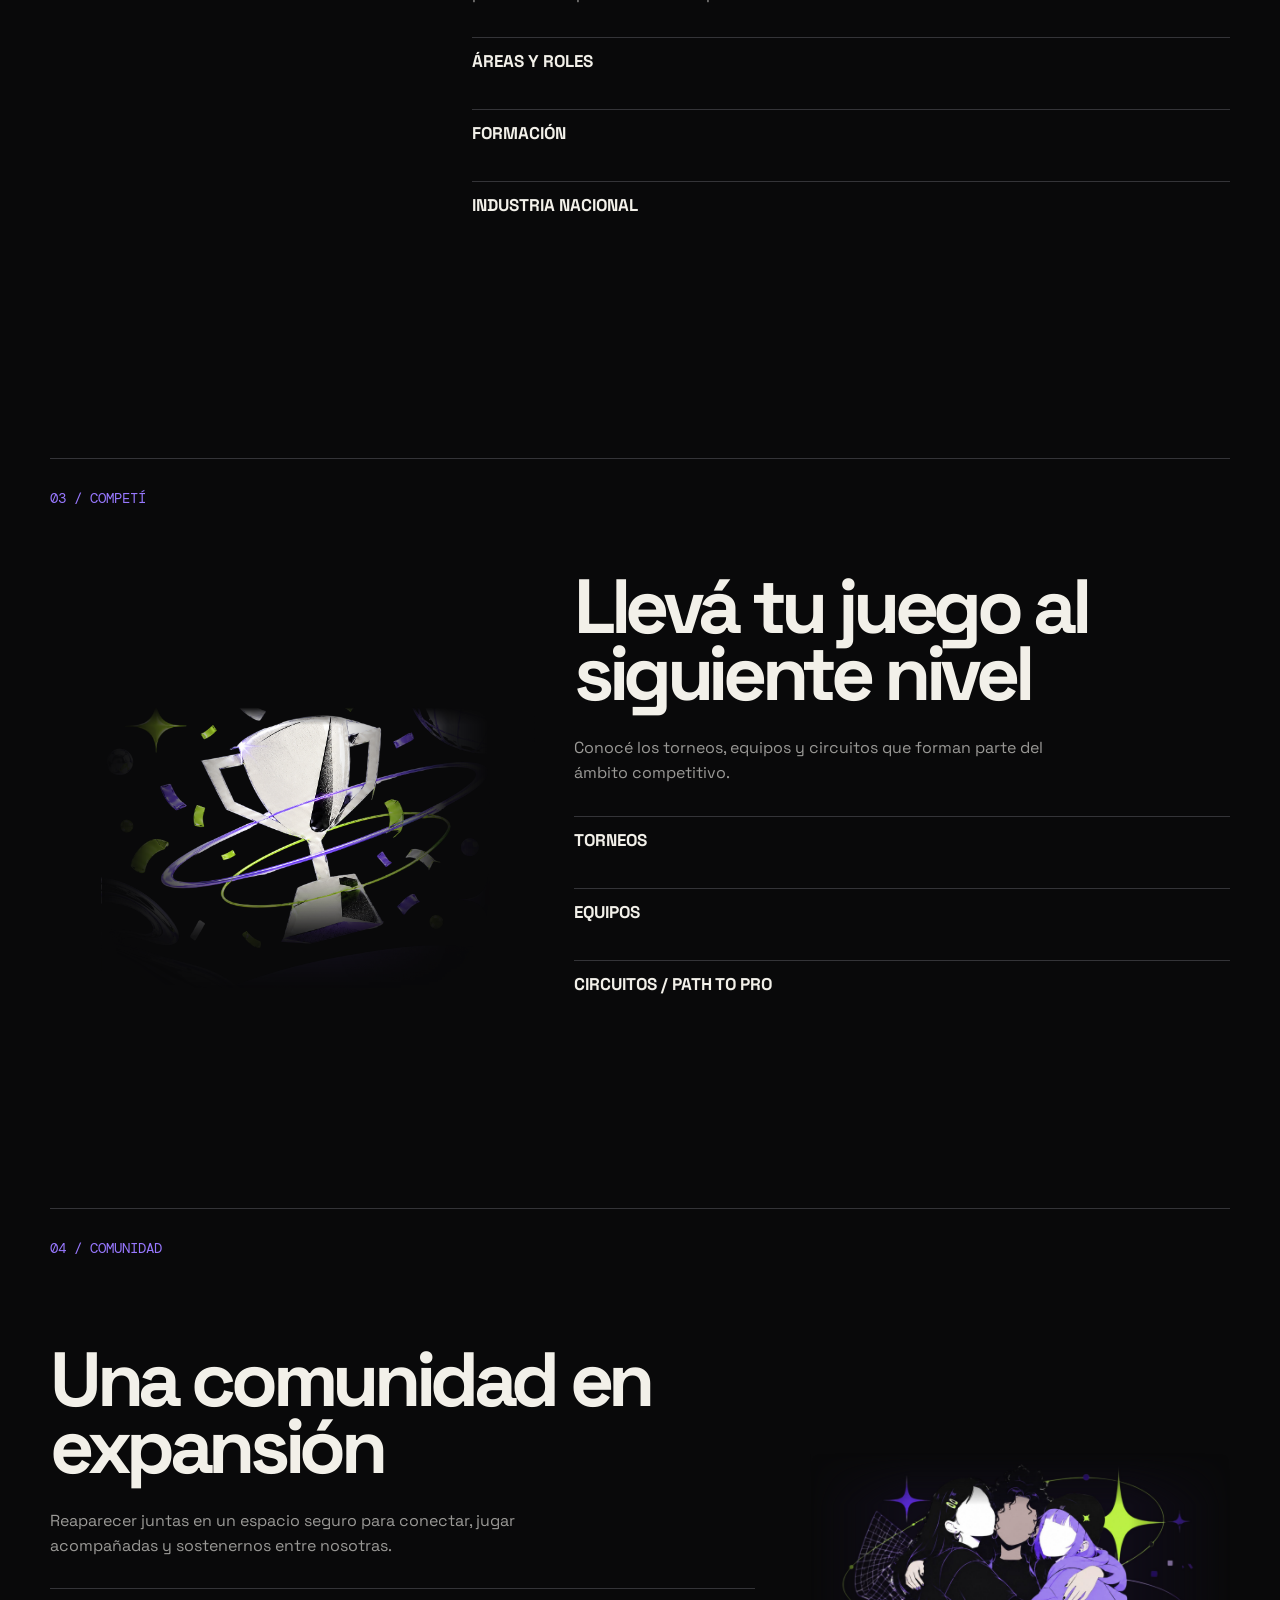
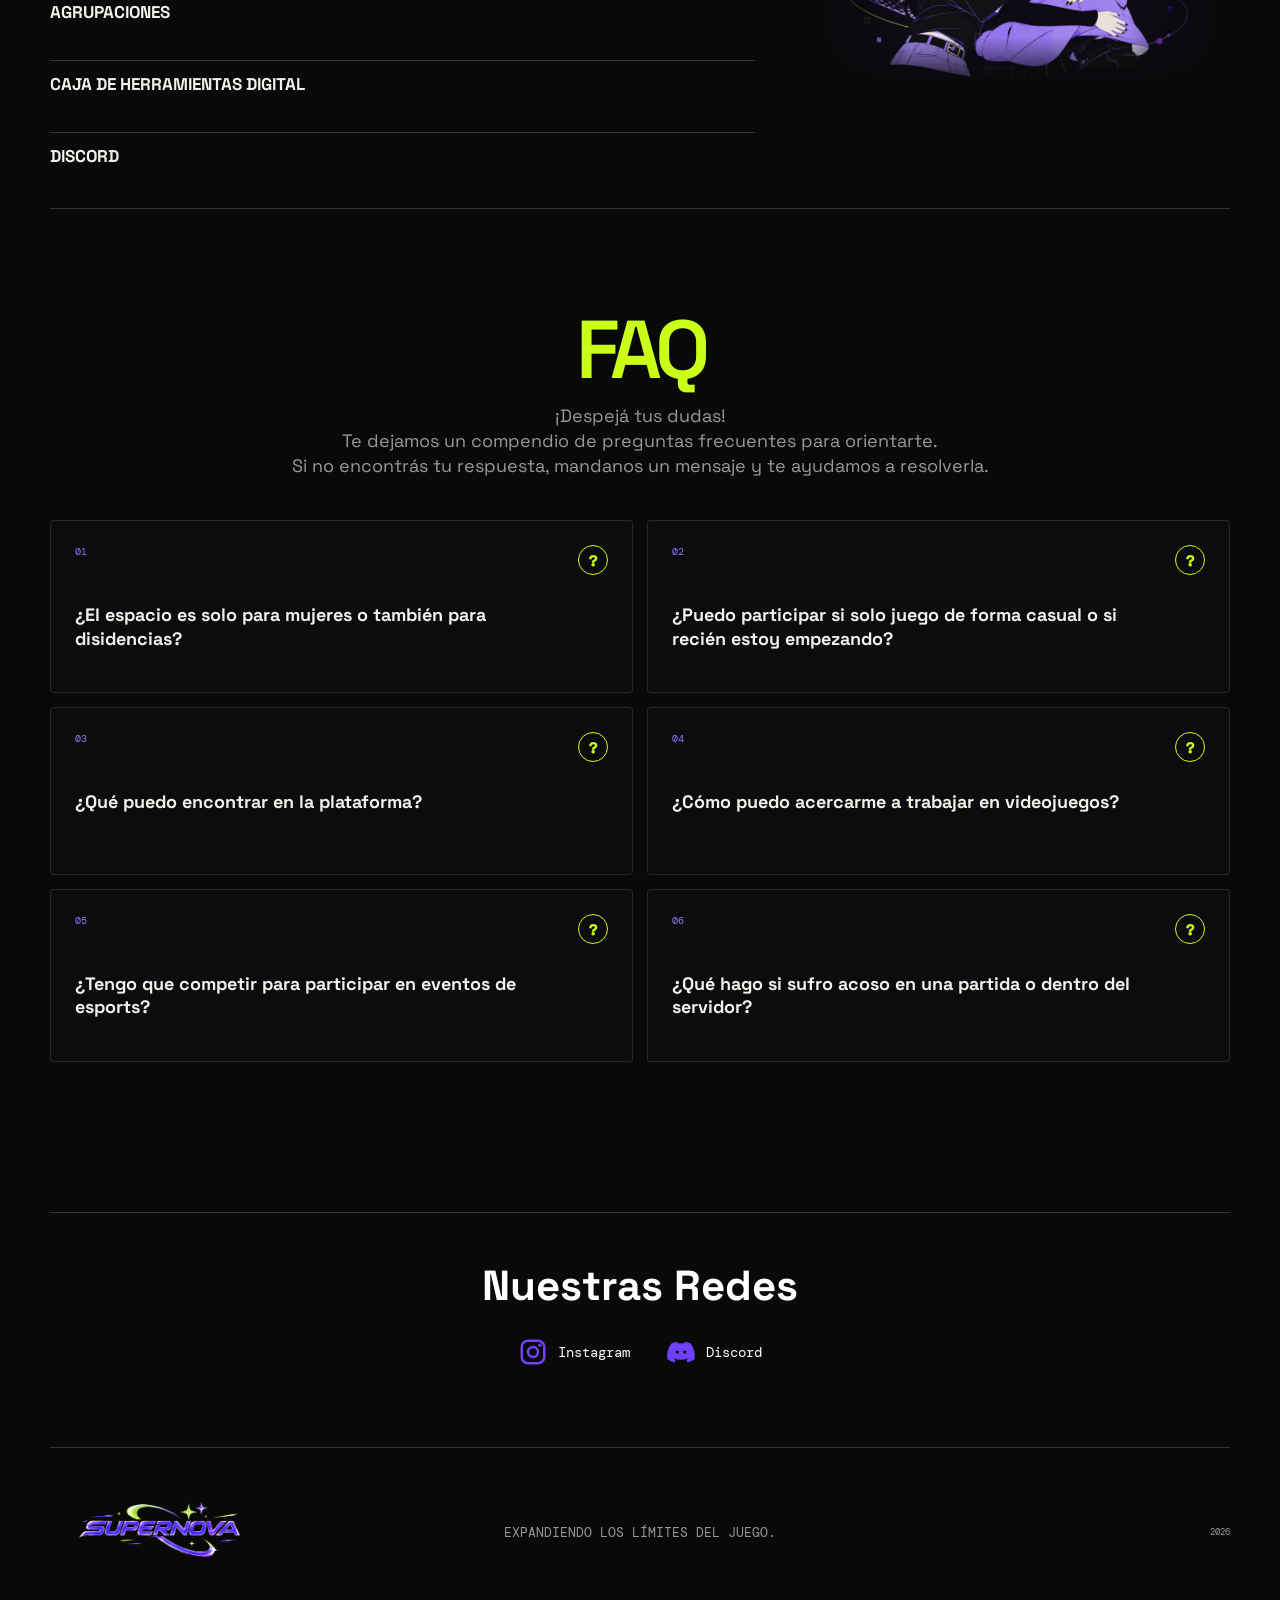
==== commit 4326c2fb: "Add files via upload" ====
--- a/index.html
+++ b/index.html
@@ -66,7 +66,7 @@
     <header class="header">
 
         <a href="#" class="logo">
-            <img src="logotipo supernova fem.png" alt="SUPERNOVA" class="logo-main">
+            <img src="logo supernova finale.png" alt="SUPERNOVA" class="logo-main">
         </a>
 
         <nav class="navigation">
@@ -133,7 +133,7 @@
                 <h2>
                     Un universo, muchas formas
                     <br>
-                    de ser parte
+                    de ser parte.
                 </h2>
 
                 <p>
@@ -553,7 +553,7 @@
     <footer>
 
         <div class="logo">
-            <img src="logotipo supernova fem.png" alt="SUPERNOVA" class="logo-main">
+            <img src="logo supernova finale.png" alt="SUPERNOVA" class="logo-main">
         </div>
 
         <p>
--- a/styles.css
+++ b/styles.css
@@ -1180,34 +1180,25 @@
 
 
 .trophy-image {
-
     position: absolute;
-
     left: 50%;
-
     top: 50%;
-
     transform: translate(-45%, -50%);
-
     width: 88%;
-
     max-width: none;
-
     z-index: 2;
-
     object-fit: contain;
-
     height: auto;
 
     -webkit-mask-image:
         linear-gradient(90deg, transparent 0%, rgba(0, 0, 0, 0.08) 8%, rgba(0, 0, 0, 0.55) 20%, #000 32%, #000 54%, rgba(0, 0, 0, 0.55) 68%, rgba(0, 0, 0, 0.08) 80%, transparent 90%),
-        linear-gradient(180deg, transparent 0%, #000 14%, #000 58%, rgba(0, 0, 0, 0.55) 70%, rgba(0, 0, 0, 0.08) 82%, transparent 90%);
+        linear-gradient(180deg, transparent 0%,transparent 20%, #000 25%, #000 65%, rgba(0, 0, 0, 0.55) 75%, rgba(0, 0, 0, 0.08) 85%, transparent 100%);
 
     -webkit-mask-composite: source-in;
 
     mask-image:
         linear-gradient(90deg, transparent 0%, rgba(0, 0, 0, 0.08) 8%, rgba(0, 0, 0, 0.55) 20%, #000 32%, #000 54%, rgba(0, 0, 0, 0.55) 68%, rgba(0, 0, 0, 0.08) 80%, transparent 90%),
-        linear-gradient(180deg, transparent 0%, #000 14%, #000 58%, rgba(0, 0, 0, 0.55) 70%, rgba(0, 0, 0, 0.08) 82%, transparent 90%);
+        linear-gradient(180deg, transparent 0%, transparent 20%, #000 25%, #000 65%, rgba(0, 0, 0, 0.55) 75%, rgba(0, 0, 0, 0.08) 85%, transparent 100%);
 
     mask-composite: intersect;
 }
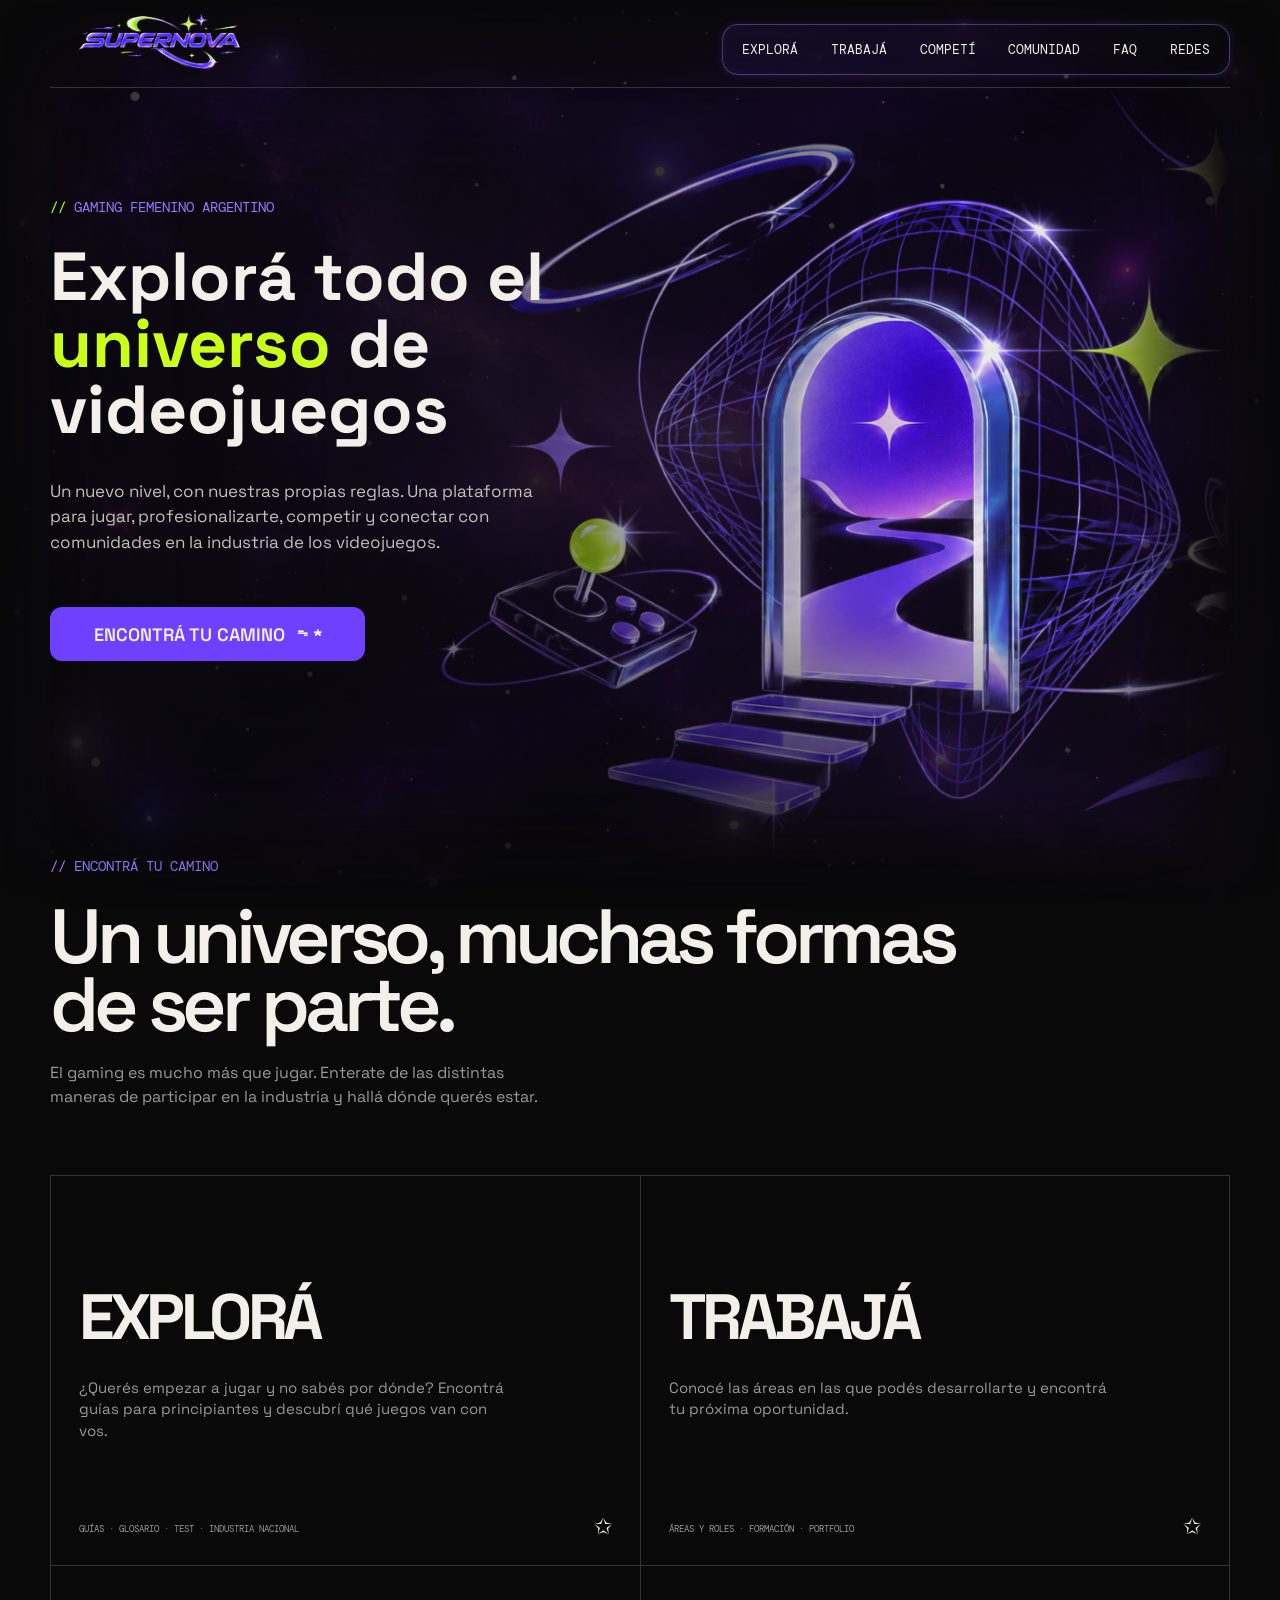
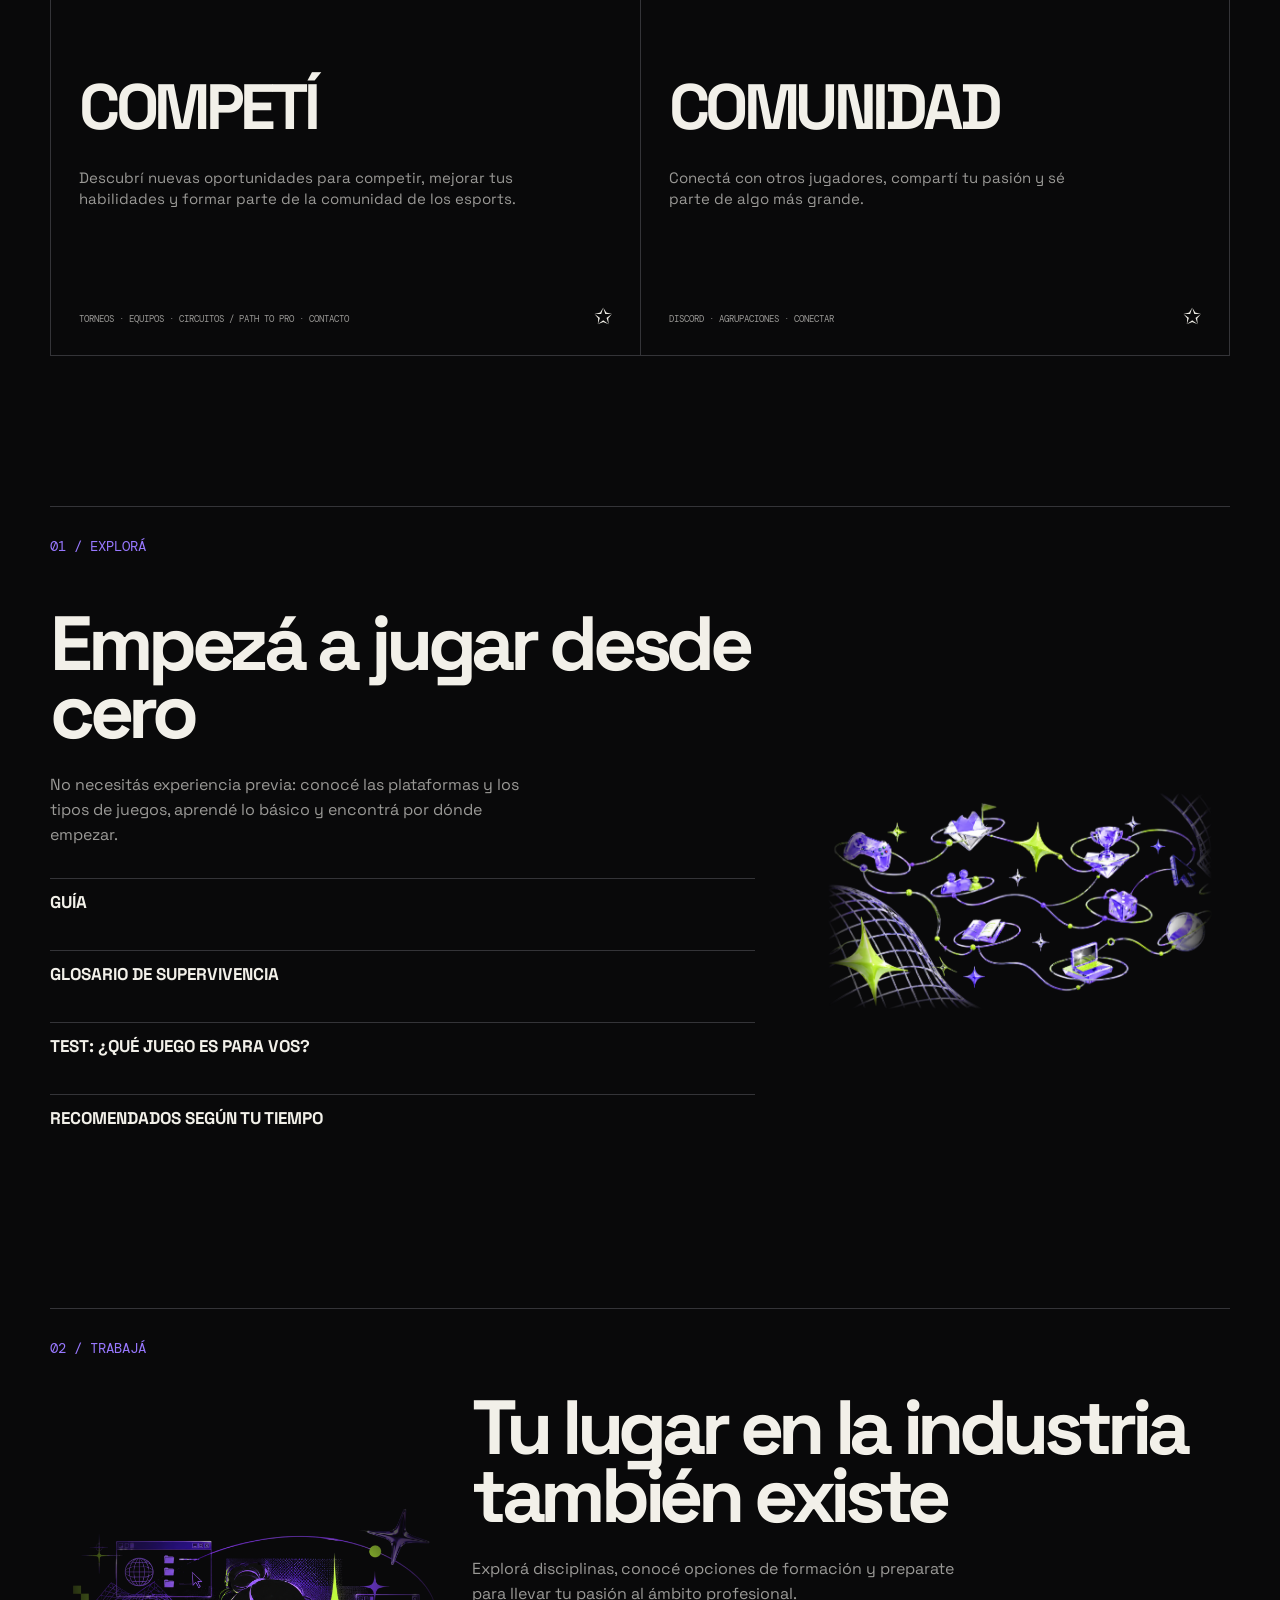
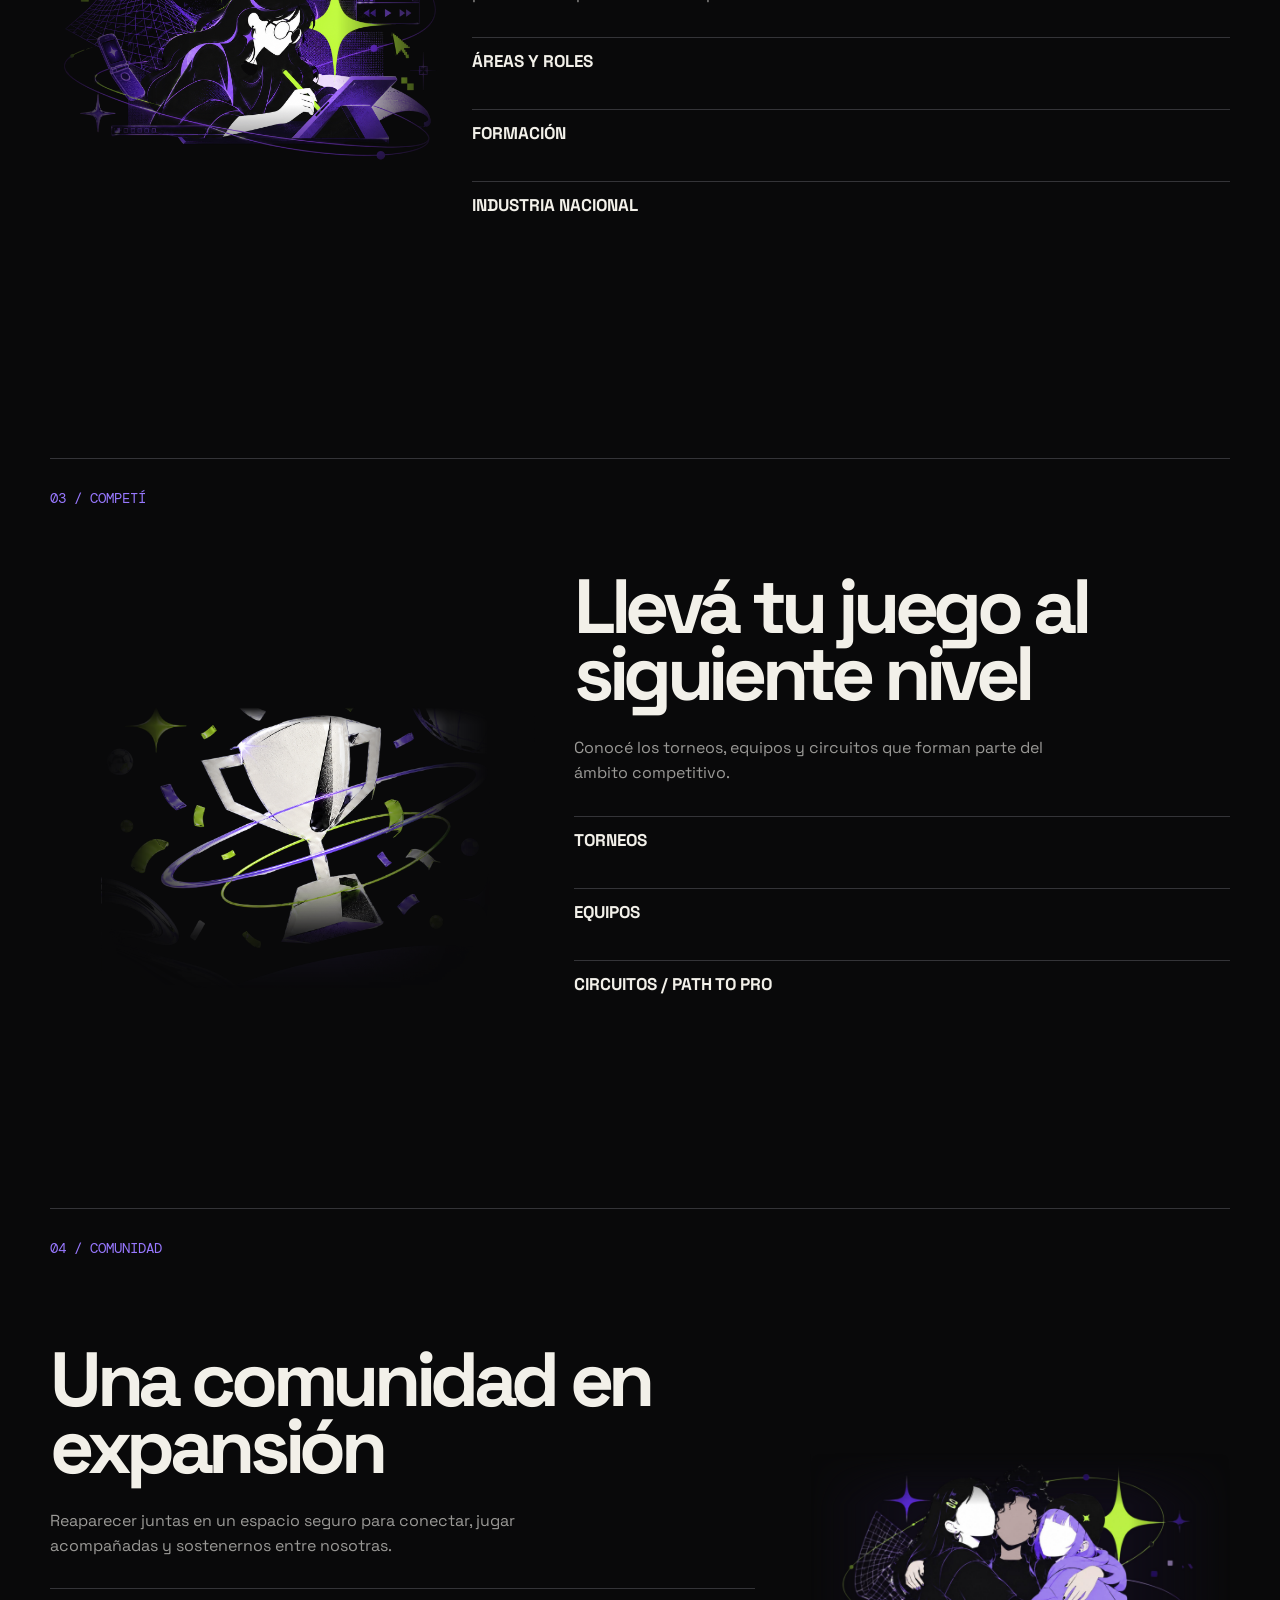
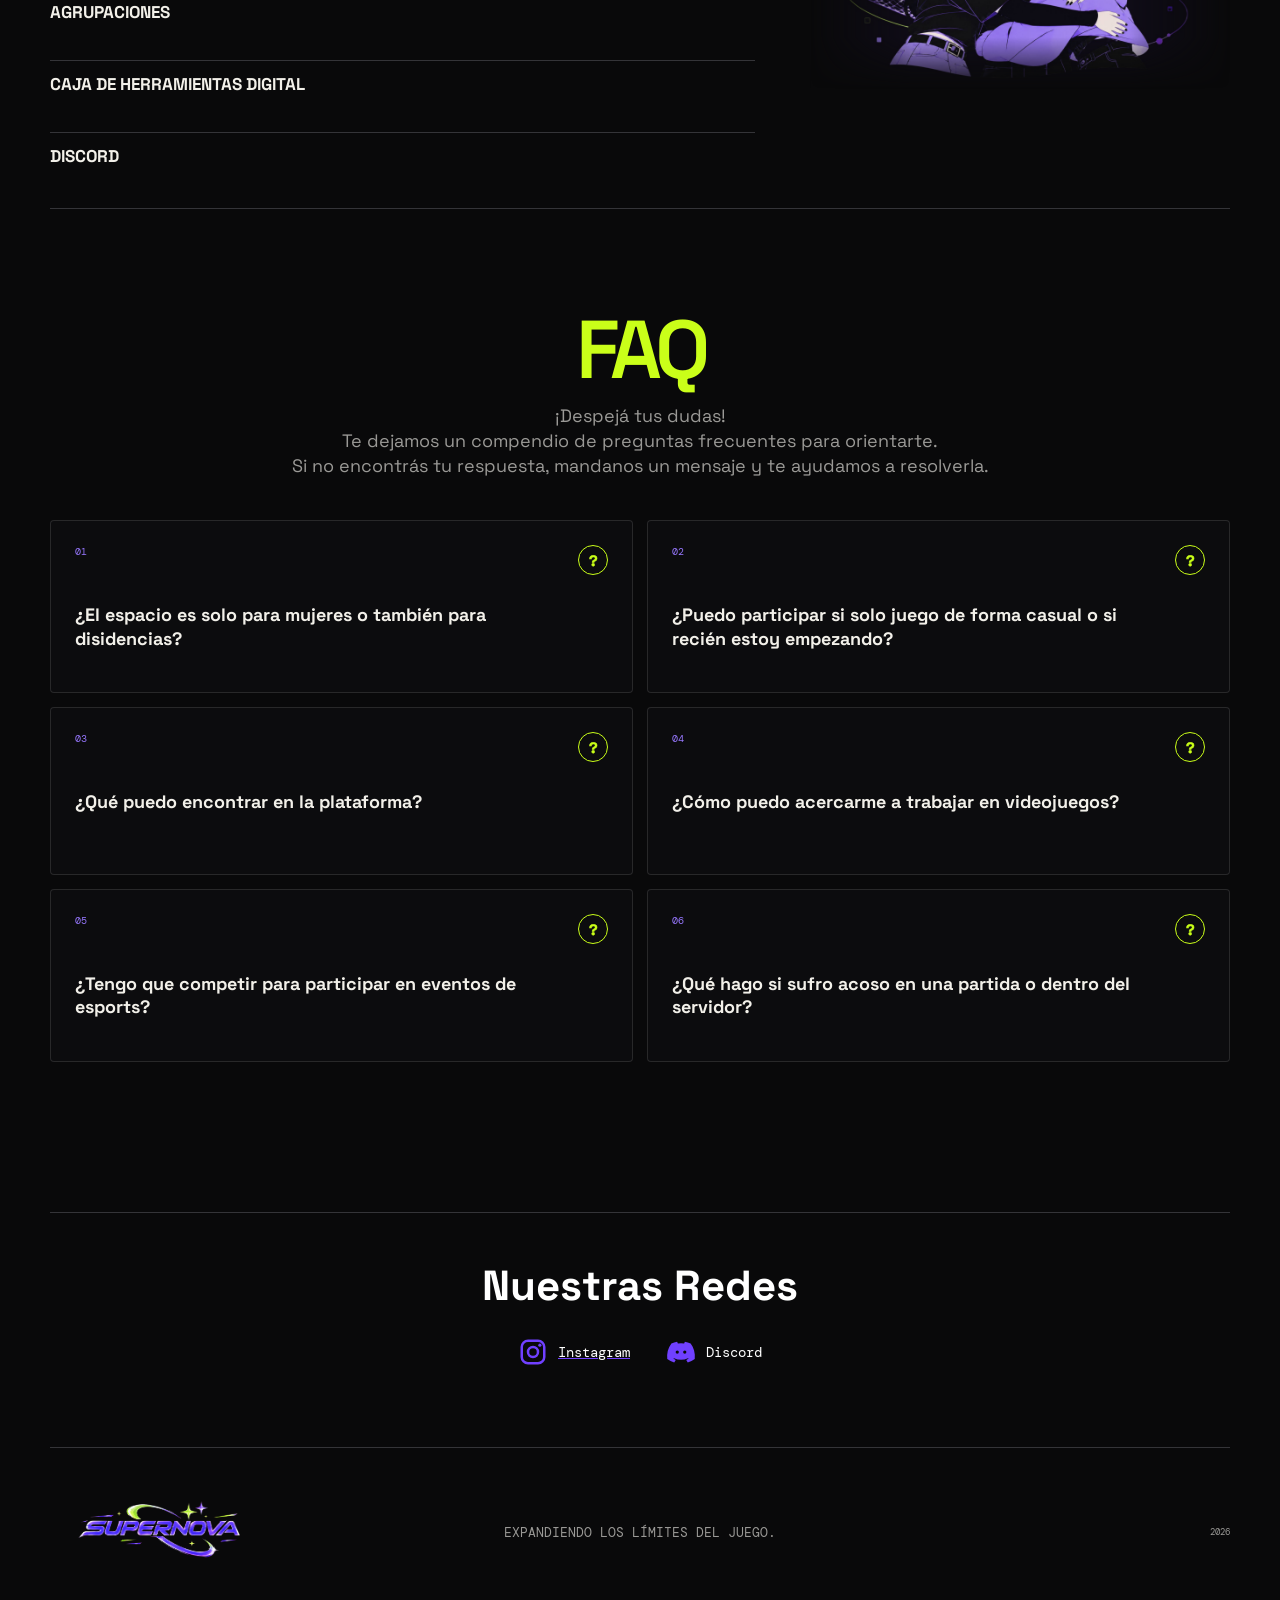
==== commit 57b9086e: "Add files via upload" ====
--- a/index.html
+++ b/index.html
@@ -523,26 +523,34 @@
 
         <section class="social-section" id="redes" aria-labelledby="social-heading">
             <h2 id="social-heading">Nuestras Redes</h2>
-
-            <div class="social-icons">
-                <div class="social-icon">
-                    <svg viewBox="0 0 24 24" aria-hidden="true" focusable="false">
-                        <rect x="3" y="3" width="18" height="18" rx="5" fill="none" stroke="currentColor" stroke-width="2" />
-                        <circle cx="12" cy="12" r="4" fill="none" stroke="currentColor" stroke-width="2" />
-                        <circle cx="17.5" cy="6.5" r="1.25" fill="currentColor" />
-                    </svg>
-                    <span>Instagram</span>
-                </div>
-
-                <div class="social-icon">
-                    <svg viewBox="0 0 24 24" aria-hidden="true" focusable="false">
-                        <path d="M19.7 5.2a18.4 18.4 0 0 0-4.6-1.4l-.6 1.3a16 16 0 0 0-5 0l-.6-1.3a18.4 18.4 0 0 0-4.6 1.4C1.4 9.1.6 13.3 1 17.5a18 18 0 0 0 5.6 2.8l1.2-2a12 12 0 0 1-1.9-.9l.5-.4a13.7 13.7 0 0 0 11.2 0l.5.4a12 12 0 0 1-1.9.9l1.2 2a18 18 0 0 0 5.6-2.8c.5-4.9-.8-9.1-3.3-12.3z" fill="currentColor" />
-                        <circle cx="9" cy="12" r="1.3" fill="var(--black)" />
-                        <circle cx="15" cy="12" r="1.3" fill="var(--black)" />
-                    </svg>
-                    <span>Discord</span>
-                </div>
-            </div>
+<div class="social-icons">
+    <a href="https://www.instagram.com/supernova.gg.ar/"
+       class="social-icon"
+       target="_blank"
+       rel="noopener noreferrer"
+       aria-label="Instagram de SUPERNOVA fem">
+
+        <svg viewBox="0 0 24 24" aria-hidden="true" focusable="false">
+            <rect x="3" y="3" width="18" height="18" rx="5"
+                  fill="none" stroke="currentColor" stroke-width="2" />
+            <circle cx="12" cy="12" r="4"
+                    fill="none" stroke="currentColor" stroke-width="2" />
+            <circle cx="17.5" cy="6.5" r="1.25" fill="currentColor" />
+        </svg>
+
+        <span>Instagram</span>
+    </a>
+
+    <div class="social-icon">
+        <svg viewBox="0 0 24 24" aria-hidden="true" focusable="false">
+            <path d="M19.7 5.2a18.4 18.4 0 0 0-4.6-1.4l-.6 1.3a16 16 0 0 0-5 0l-.6-1.3a18.4 18.4 0 0 0-4.6 1.4C1.4 9.1.6 13.3 1 17.5a18 18 0 0 0 5.6 2.8l1.2-2a12 12 0 0 1-1.9-.9l.5-.4a13.7 13.7 0 0 0 11.2 0l.5.4a12 12 0 0 1-1.9.9l1.2 2a18 18 0 0 0 5.6-2.8c.5-4.9-.8-9.1-3.3-12.3z"
+                  fill="currentColor" />
+            <circle cx="9" cy="12" r="1.3" fill="var(--black)" />
+            <circle cx="15" cy="12" r="1.3" fill="var(--black)" />
+        </svg>
+        <span>Discord</span>
+    </div>
+</div>
         </section>
 
     </main>
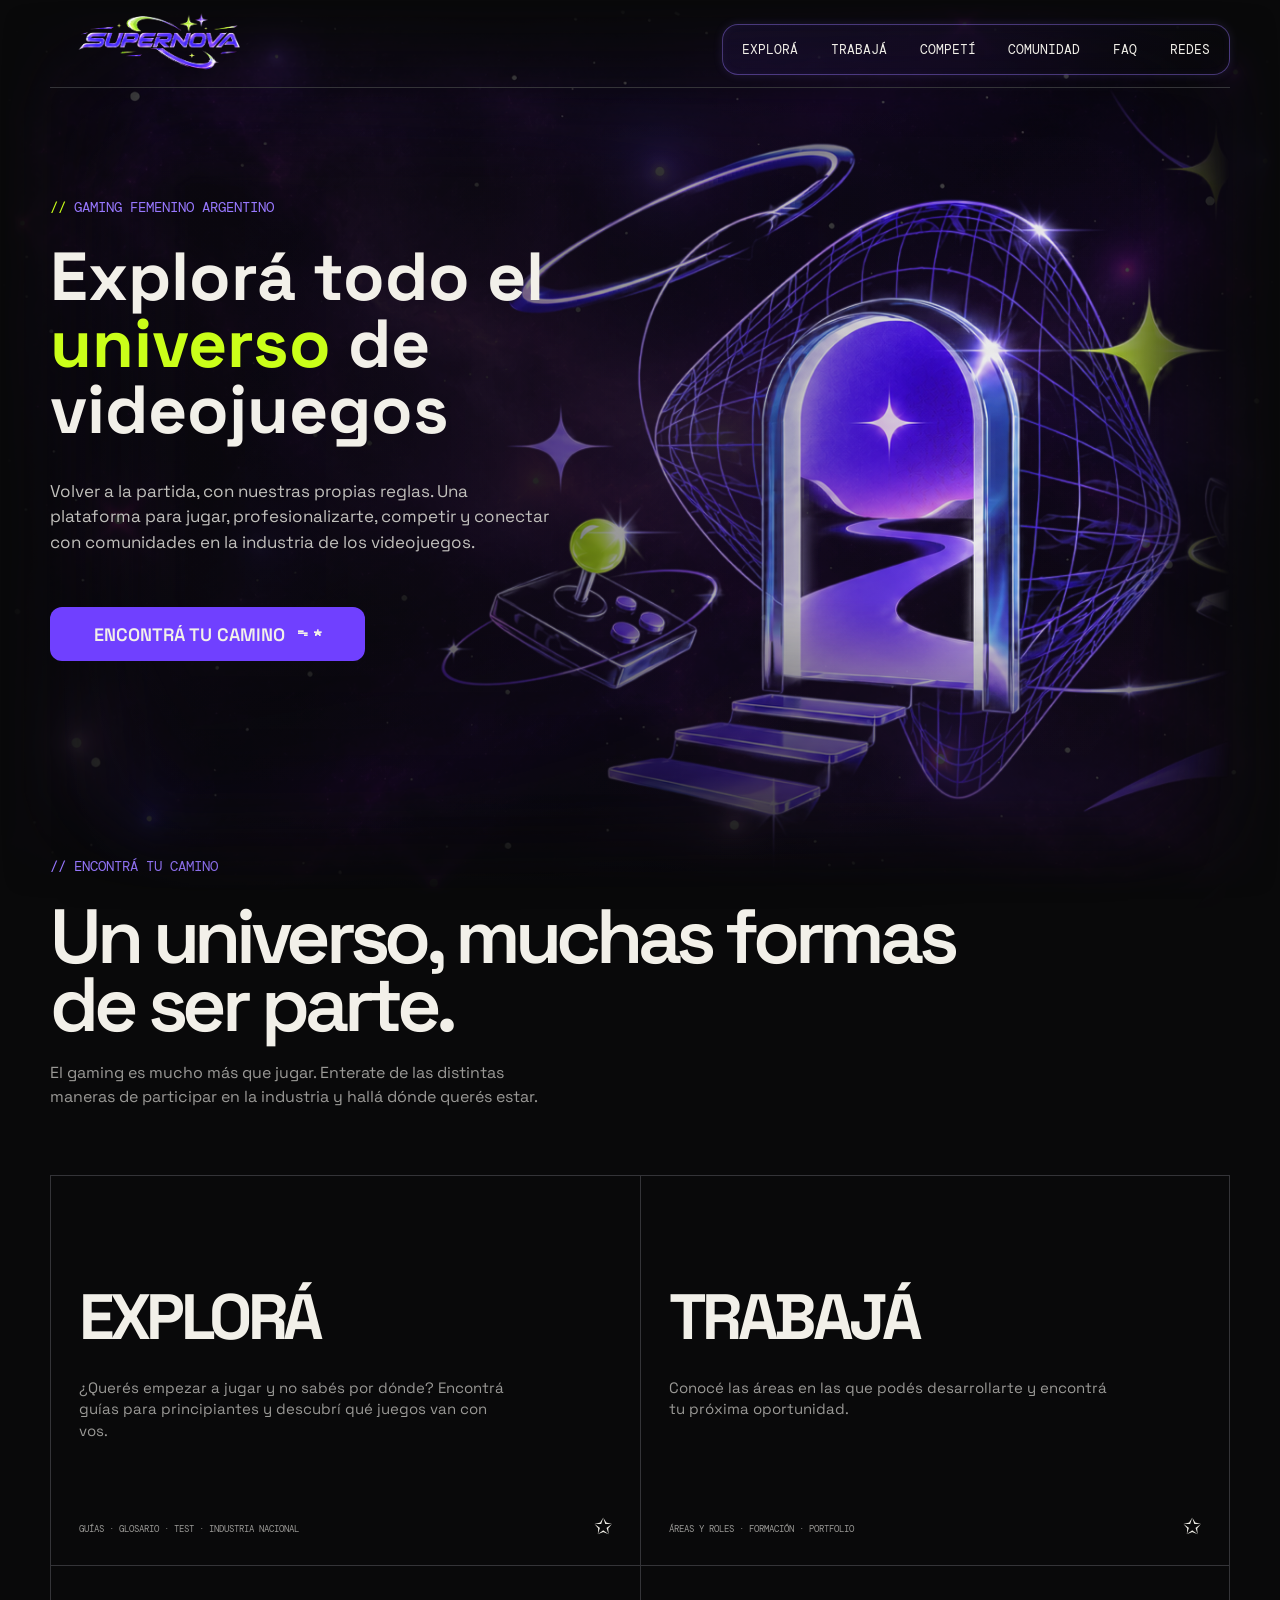
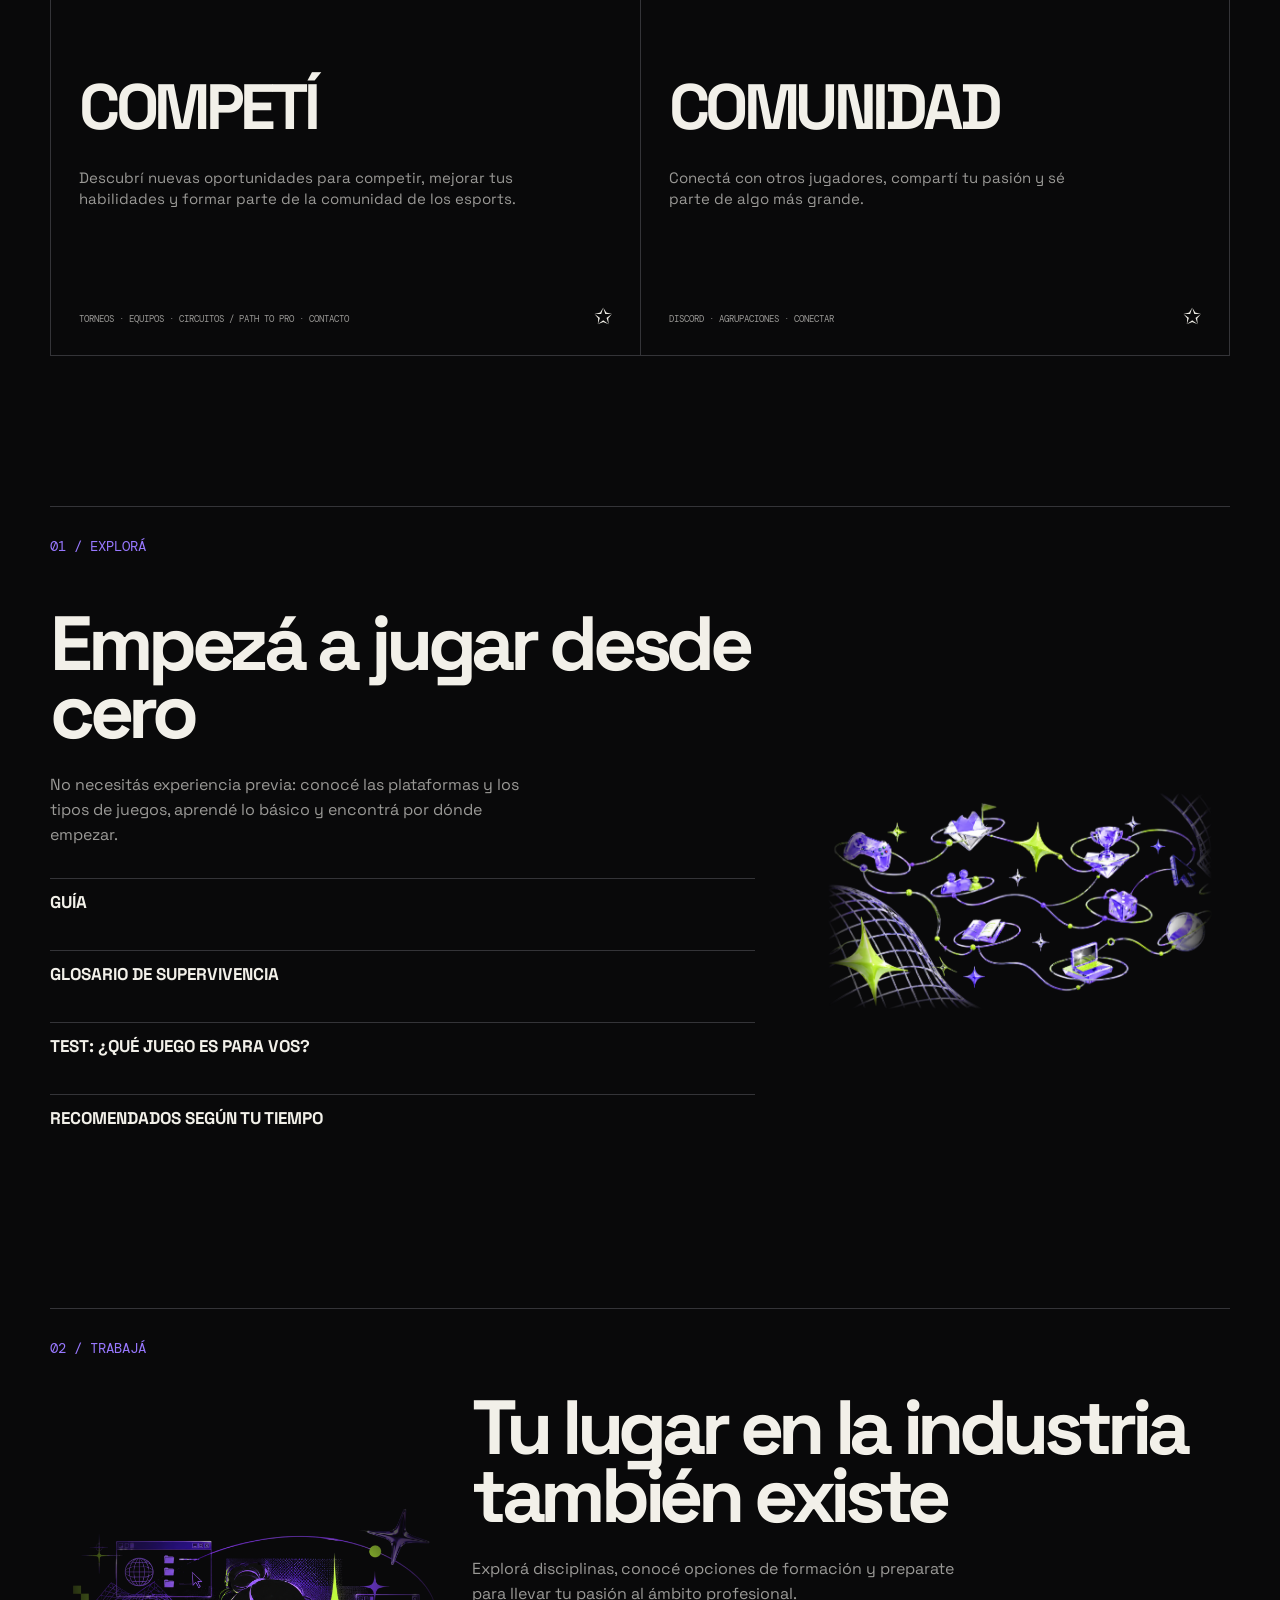
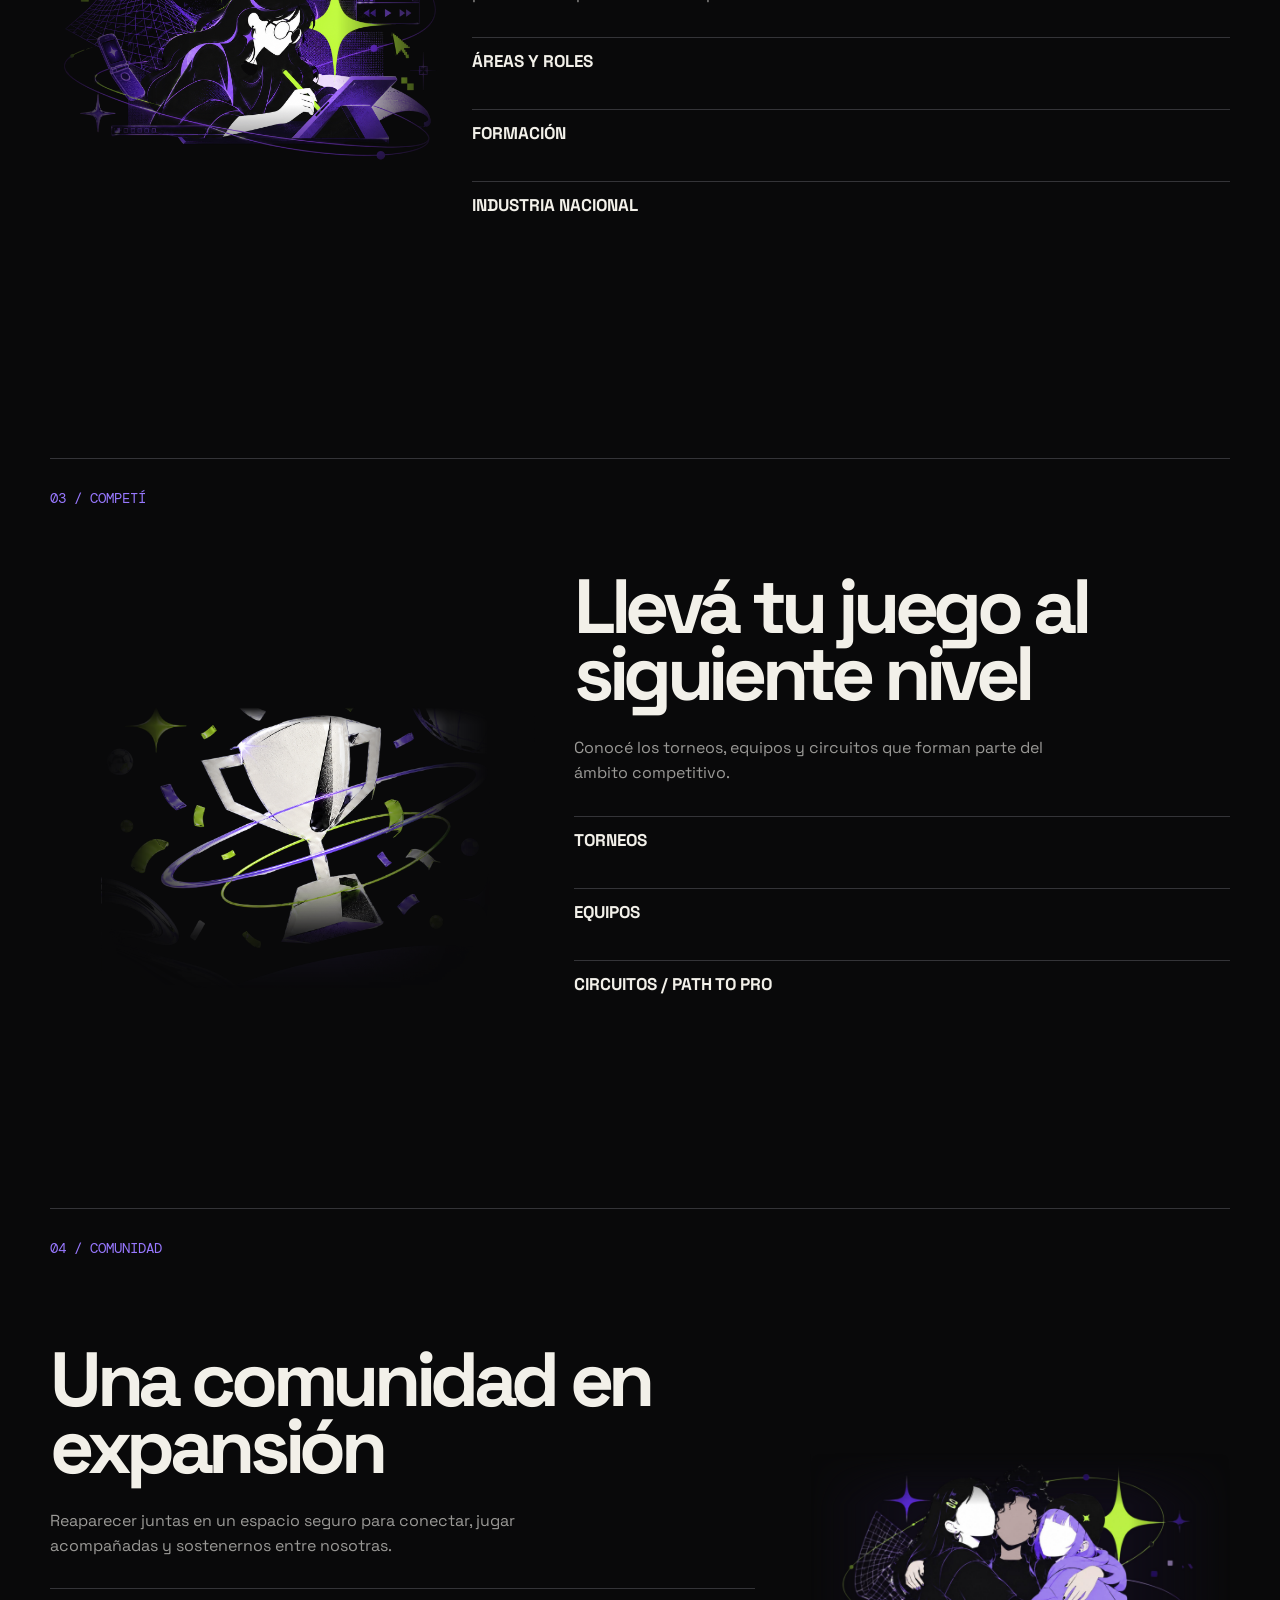
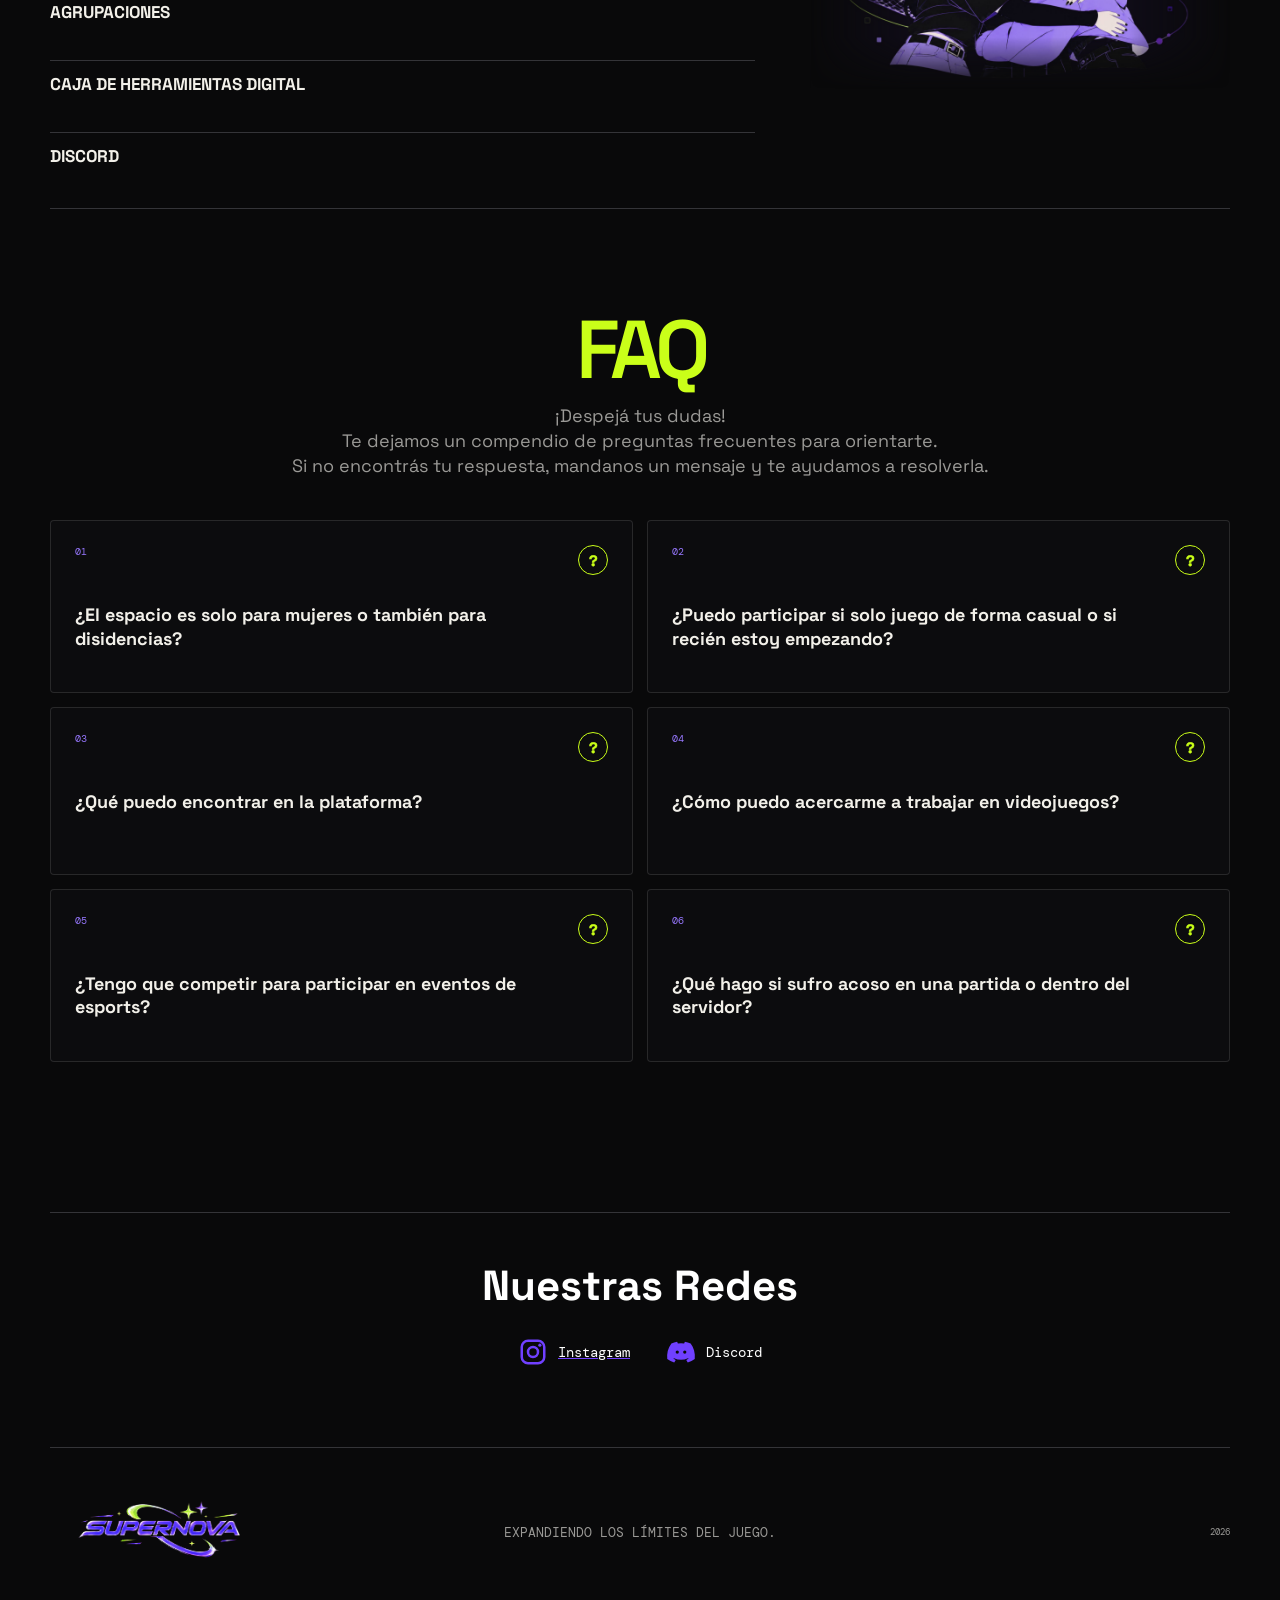
==== commit d1fb7ee6: "Add files via upload" ====
--- a/index.html
+++ b/index.html
@@ -100,7 +100,7 @@
                 </h1>
 
                 <p class="hero-description">
-                    Un nuevo nivel, con nuestras propias reglas. Una plataforma para jugar, profesionalizarte, competir y conectar con comunidades
+                    Volver a la partida, con nuestras propias reglas. Una plataforma para jugar, profesionalizarte, competir y conectar con comunidades
                     en la industria de los videojuegos.
                 </p>
 
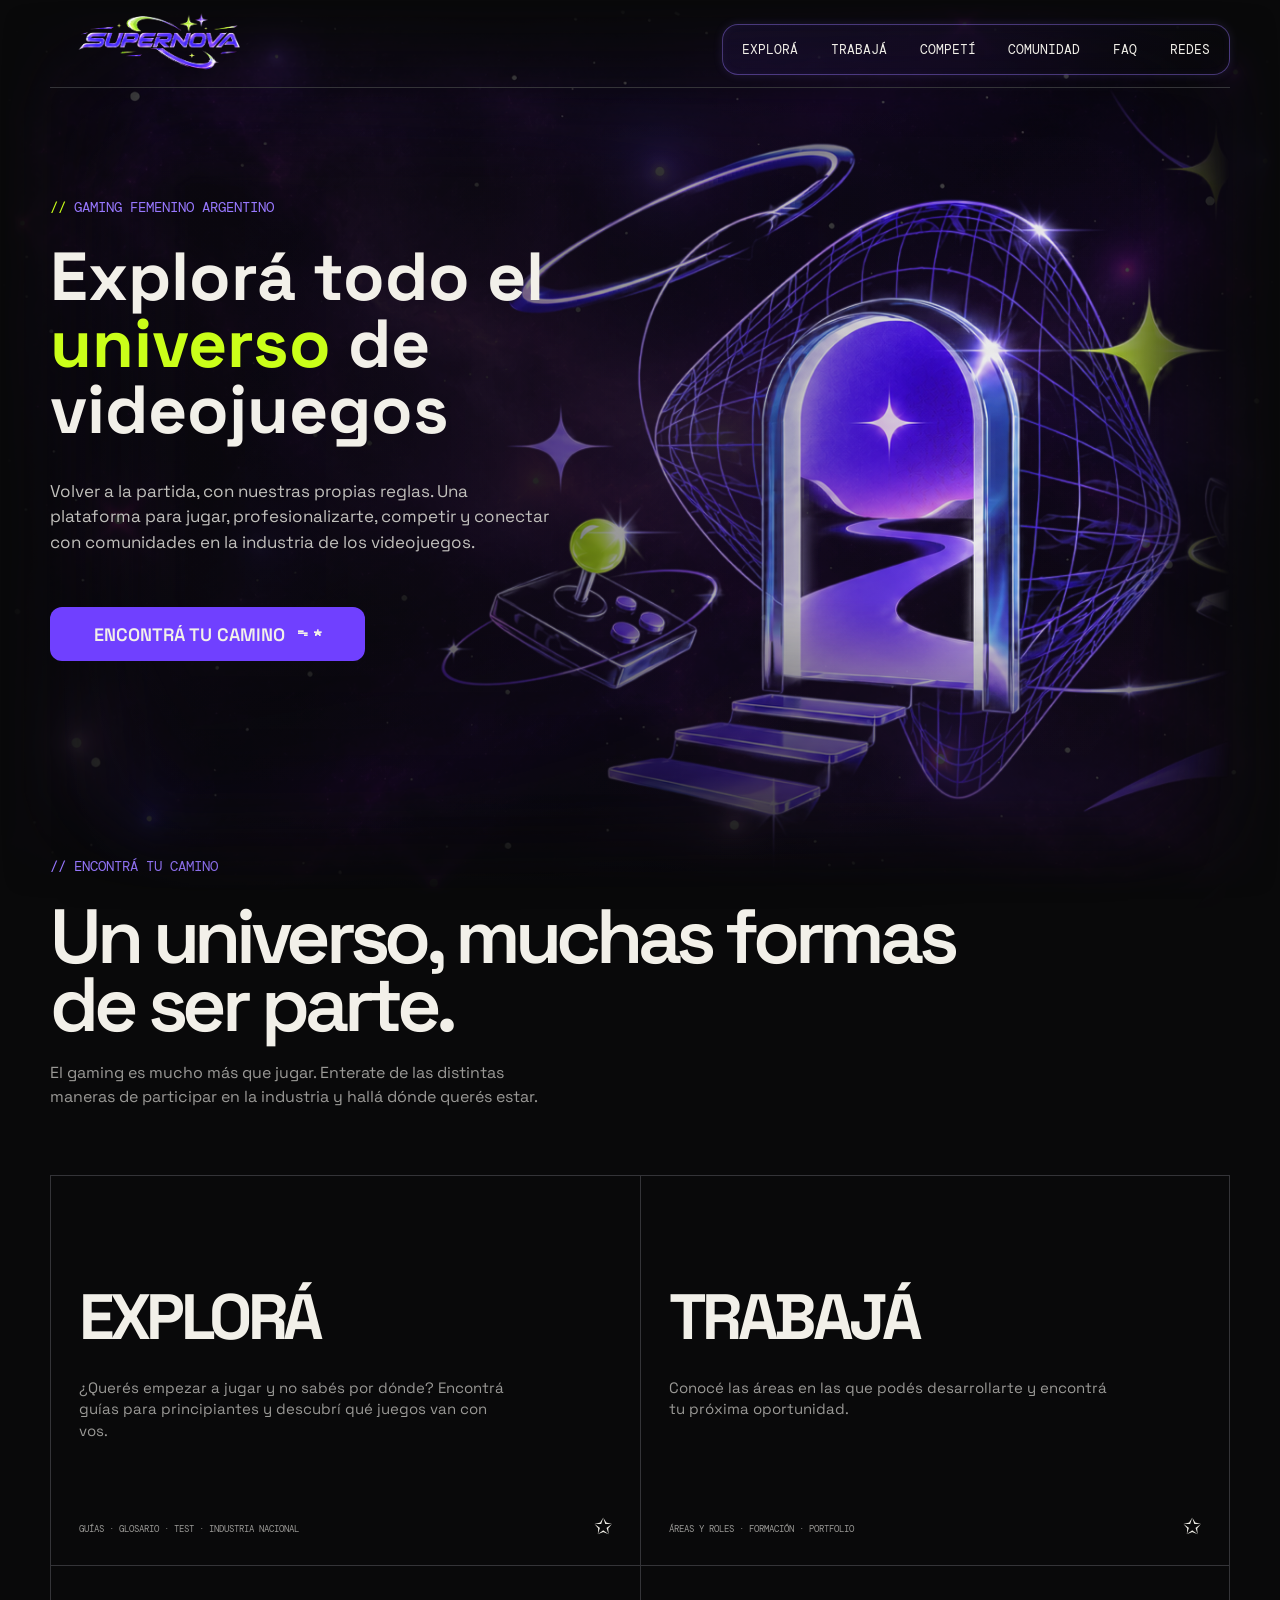
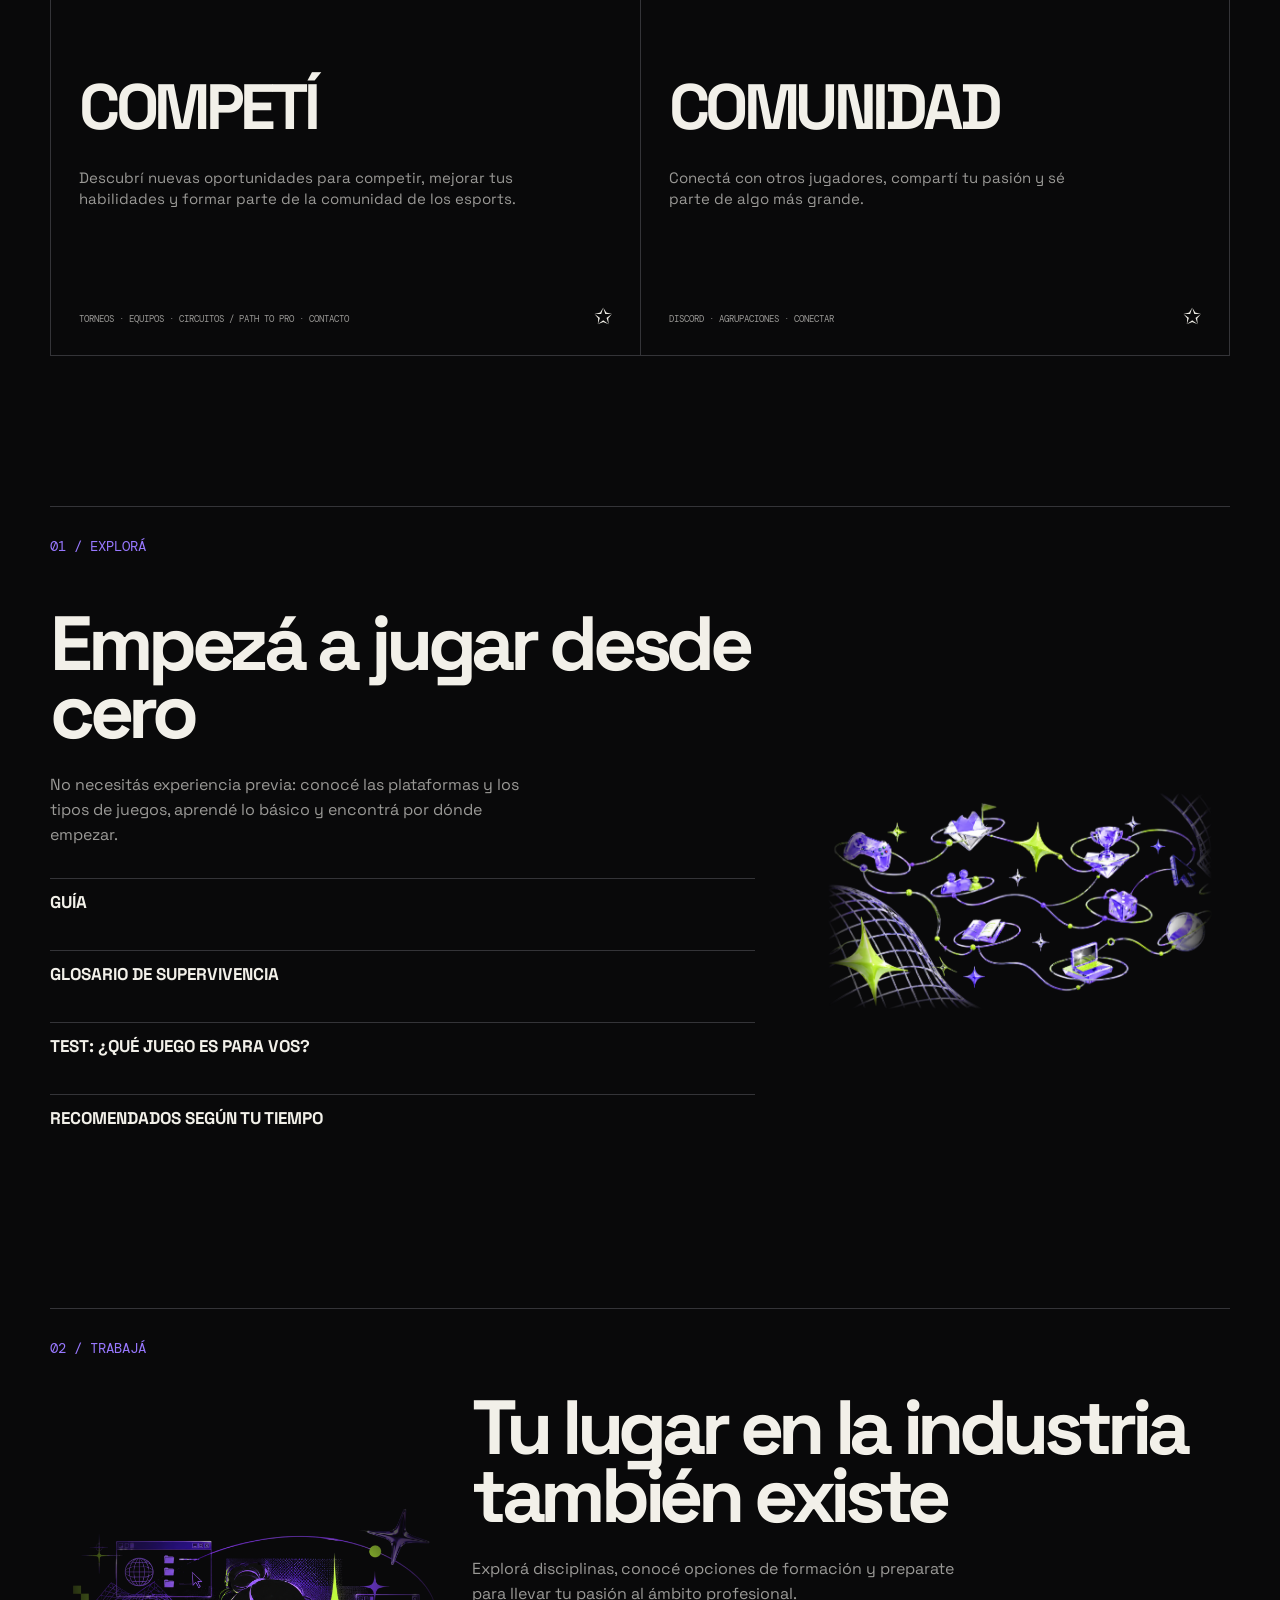
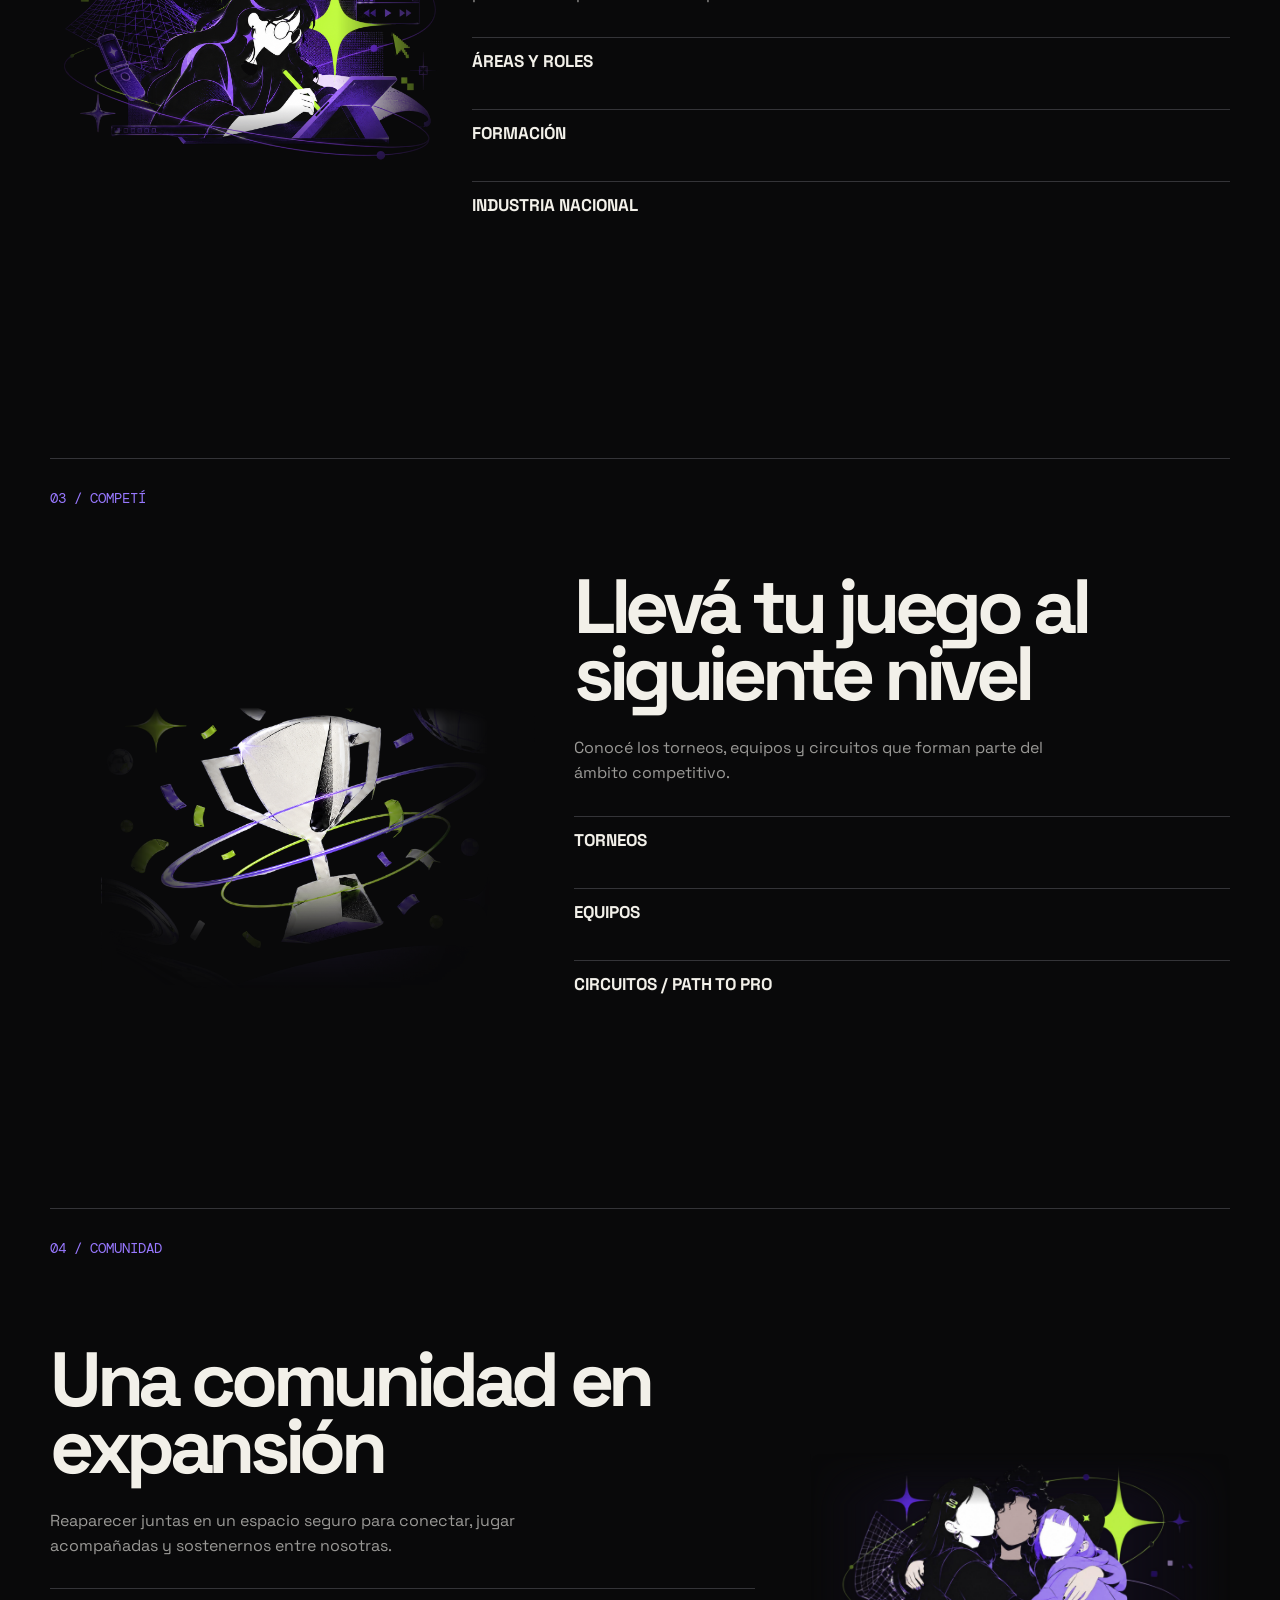
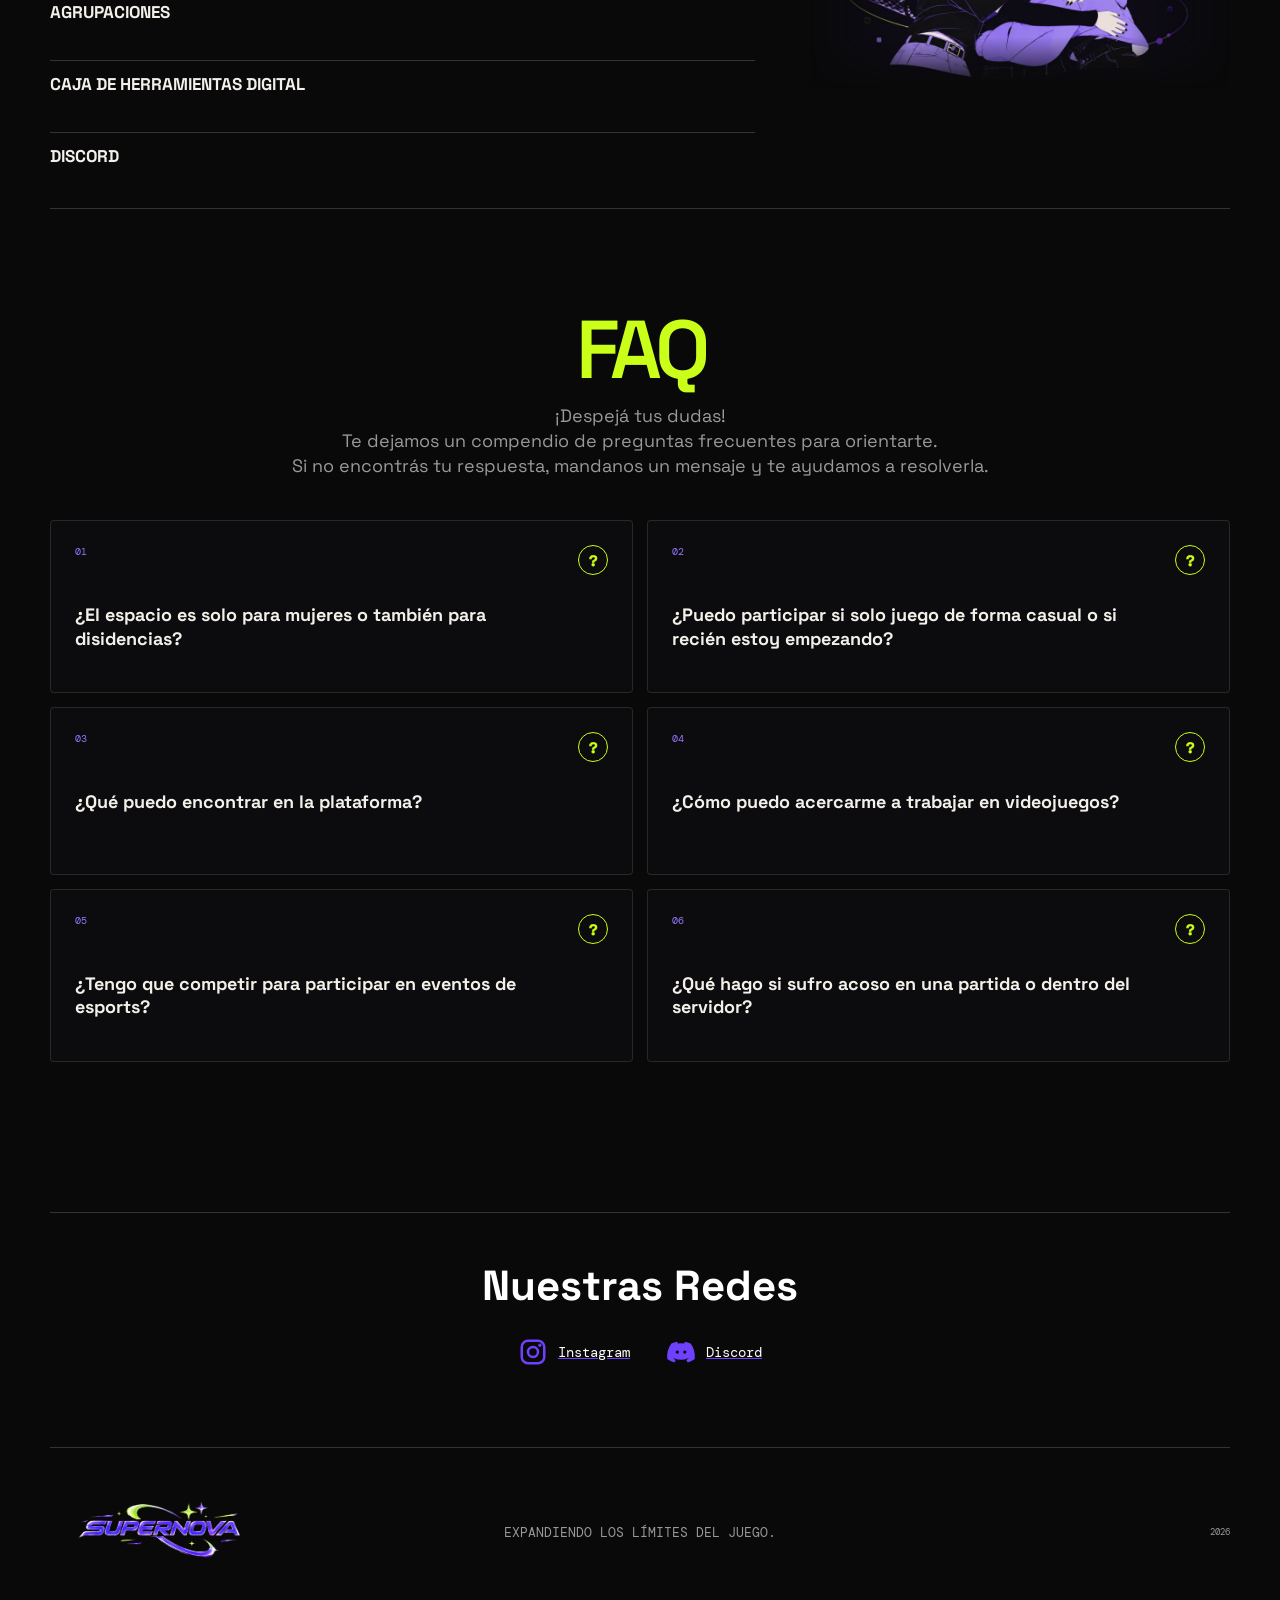
==== commit bca8f7e3: "Add files via upload" ====
--- a/index.html
+++ b/index.html
@@ -428,7 +428,7 @@
                         <p>Recursos y herramientas prácticas sobre privacidad, configuración de chats de voz, silenciamiento de canales y protocolos para jugar de manera segura y responsable.</p>
                     </a>
 
-                    <a class="explore-option" tabindex="0">
+                    <a class="explore-option" tabindex="0" href="https://discord.gg/qaPWDvVbcD" target="_blank" rel="noopener noreferrer">
                         <h3>DISCORD</h3>
                         <p>Hacete parte de nuestro Discord!</p>
                     </a>
@@ -541,6 +541,11 @@
         <span>Instagram</span>
     </a>
 
+    <a href="https://discord.gg/qaPWDvVbcD"
+       class="social-icon"
+       target="_blank"
+       rel="noopener noreferrer"
+       aria-label="Discord de SUPERNOVA fem">
     <div class="social-icon">
         <svg viewBox="0 0 24 24" aria-hidden="true" focusable="false">
             <path d="M19.7 5.2a18.4 18.4 0 0 0-4.6-1.4l-.6 1.3a16 16 0 0 0-5 0l-.6-1.3a18.4 18.4 0 0 0-4.6 1.4C1.4 9.1.6 13.3 1 17.5a18 18 0 0 0 5.6 2.8l1.2-2a12 12 0 0 1-1.9-.9l.5-.4a13.7 13.7 0 0 0 11.2 0l.5.4a12 12 0 0 1-1.9.9l1.2 2a18 18 0 0 0 5.6-2.8c.5-4.9-.8-9.1-3.3-12.3z"
@@ -550,6 +555,7 @@
         </svg>
         <span>Discord</span>
     </div>
+    </a>
 </div>
         </section>
 
